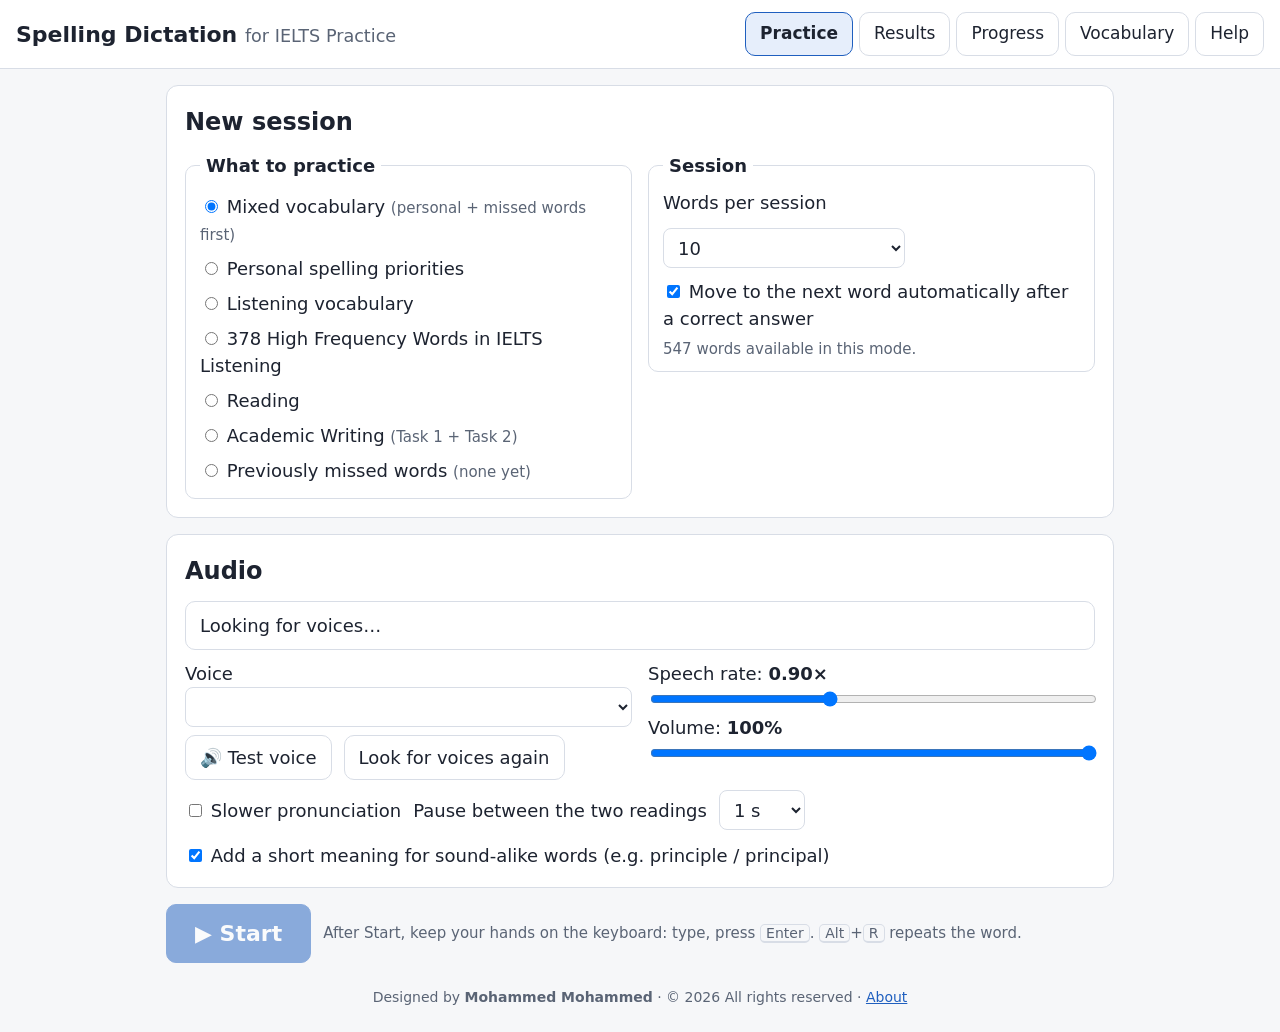
==== play-store/site/index.html @ b237fa3e "Prepare the app for Google Play - App renamed "Spelling Dictation for IELTS Practice", with designer" ====
<!doctype html>
<html lang="en-US">
<head>
<meta charset="utf-8">
<meta name="viewport" content="width=device-width, initial-scale=1">
<title>Spelling Dictation for IELTS Practice</title>
<meta name="description" content="Hear a word, type it, and learn its spelling, meaning and word family. Offline spelling dictation for IELTS practice.">
<meta name="author" content="Mohammed Mohammed">
<meta name="theme-color" content="#1f5fbf">
<link rel="manifest" href="manifest.webmanifest">
<link rel="icon" href="icons/icon-192.png" type="image/png">
<link rel="apple-touch-icon" href="icons/icon-192.png">
<style>
:root {
  --bg: #f6f7f9; --panel: #ffffff; --text: #1d2330; --muted: #5a6475; --line: #d8dde6;
  --accent: #1f5fbf; --accent-text: #ffffff; --accent-soft: #e6eefb;
  --ok: #17703a; --ok-soft: #e3f4e8; --bad: #b3261e; --bad-soft: #fde8e6;
  --warn: #8a5300; --warn-soft: #fff3dc; --mark-bad: #ffd2cc; --mark-ok: #c8efd4;
  --radius: 12px; --focus: 0 0 0 3px #f5b400;
}
@media (prefers-color-scheme: dark) {
  :root:not([data-theme="light"]) {
    --bg: #14171d; --panel: #1d2129; --text: #e9edf3; --muted: #a3acbb; --line: #343a46;
    --accent: #6ea0ff; --accent-text: #0c1424; --accent-soft: #233150;
    --ok: #6fd896; --ok-soft: #173424; --bad: #ff8a80; --bad-soft: #3d1d1b;
    --warn: #ffc56b; --warn-soft: #3a2c12; --mark-bad: #6b2621; --mark-ok: #1f5634;
  }
}
* { box-sizing: border-box; }
body { margin: 0; background: var(--bg); color: var(--text); font: 18px/1.5 "Segoe UI", system-ui, -apple-system, Arial, sans-serif; }
header { background: var(--panel); border-bottom: 1px solid var(--line); padding: 12px 16px; display: flex; flex-wrap: wrap; align-items: center; gap: 12px; justify-content: space-between; }
header h1 { margin: 0; font-size: 22px; }
nav[role=tablist] { display: flex; flex-wrap: wrap; gap: 6px; }
nav button { font-size: 17px; }
main { max-width: 980px; margin: 0 auto; padding: 16px; }
section.panel { background: var(--panel); border: 1px solid var(--line); border-radius: var(--radius); padding: 18px; margin-bottom: 16px; }
h2 { margin: 0 0 12px; font-size: 24px; }
h3 { margin: 18px 0 8px; font-size: 20px; }
button, select, input, textarea { font: inherit; color: inherit; }
button { cursor: pointer; border: 1px solid var(--line); background: var(--panel); border-radius: 10px; padding: 8px 14px; min-height: 44px; }
button:hover { border-color: var(--accent); }
button.primary { background: var(--accent); color: var(--accent-text); border-color: var(--accent); font-weight: 600; }
button.big { font-size: 22px; padding: 12px 28px; }
button[aria-selected="true"] { background: var(--accent-soft); border-color: var(--accent); font-weight: 600; }
button:disabled { opacity: .5; cursor: not-allowed; }
:focus-visible { outline: none; box-shadow: var(--focus); }
select, input[type=text], input[type=number], textarea { background: var(--panel); border: 1px solid var(--line); border-radius: 8px; padding: 6px 10px; min-height: 40px; }
label { cursor: pointer; }
.row { display: flex; flex-wrap: wrap; gap: 12px; align-items: center; }
.grid2 { display: grid; grid-template-columns: repeat(auto-fit, minmax(260px, 1fr)); gap: 16px; }
.muted { color: var(--muted); }
.small { font-size: 15px; }
.hidden { display: none !important; }
fieldset { border: 1px solid var(--line); border-radius: 10px; padding: 10px 14px; margin: 0; }
legend { font-weight: 600; padding: 0 6px; }
.modes label { display: block; padding: 4px 0; }
.status { border-radius: 10px; padding: 10px 14px; margin: 10px 0; border: 1px solid var(--line); }
.status.ok { background: var(--ok-soft); border-color: var(--ok); }
.status.warn { background: var(--warn-soft); border-color: var(--warn); }
.status.bad { background: var(--bad-soft); border-color: var(--bad); }
.qhead { display: flex; flex-wrap: wrap; justify-content: space-between; gap: 8px; align-items: baseline; }
.qnum { font-size: 26px; font-weight: 700; }
.qcat { font-size: 18px; background: var(--accent-soft); border-radius: 999px; padding: 2px 12px; }
.speaking { min-height: 28px; color: var(--muted); }
.answerRow { display: flex; gap: 10px; align-items: stretch; margin: 12px 0 6px; }
.answerRow button { flex: none; }
#answer { flex: 1; min-width: 0; width: 100%; font-size: 34px; padding: 12px 16px; border: 2px solid var(--accent); border-radius: 12px; font-family: Consolas, "Cascadia Mono", "Segoe UI", monospace; }
#answer:disabled { opacity: .6; }
.prompt { font-size: 19px; font-weight: 600; min-height: 30px; }
.feedback { margin-top: 14px; border-radius: 12px; padding: 14px 16px; border: 2px solid transparent; }
.feedback.ok { background: var(--ok-soft); border-color: var(--ok); }
.feedback.bad { background: var(--bad-soft); border-color: var(--bad); }
.feedback .verdict { font-size: 24px; font-weight: 700; }
.feedback .verdict.ok { color: var(--ok); }
.feedback .verdict.bad { color: var(--bad); }
.wordinfo { margin-top: 12px; background: var(--panel); border: 1px solid var(--line); border-radius: 10px; padding: 10px 14px; color: var(--text); }
.wi-head { display: flex; flex-wrap: wrap; align-items: baseline; gap: 10px; margin-bottom: 4px; }
.wi-word { font-size: 26px; font-weight: 700; }
.wi-pos { font-style: italic; color: var(--muted); border: 1px solid var(--line); border-radius: 999px; padding: 0 10px; font-size: 16px; }
.wordinfo dl { display: grid; grid-template-columns: max-content 1fr; gap: 4px 14px; margin: 6px 0 0; font-size: 17px; }
.wordinfo dt { font-weight: 600; color: var(--muted); }
.wordinfo dd { margin: 0; }
@media (max-width: 600px) { .wordinfo dl { grid-template-columns: 1fr; } .wordinfo dd { margin-bottom: 6px; } }
.subrow { margin-top: 10px; padding-top: 10px; border-top: 1px dashed var(--line); display: flex; gap: 10px; align-items: center; flex-wrap: wrap; }
.subrow select { flex: 1; min-width: 0; }
.catgrid { display: grid; grid-template-columns: repeat(auto-fill, minmax(220px, 1fr)); gap: 10px; }
.catcard { text-align: left; padding: 12px 14px; min-height: 76px; }
.catcard b { display: block; font-size: 18px; }
.catcard span { color: var(--muted); font-size: 15px; }
.catcard[aria-pressed="true"] { background: var(--accent-soft); border-color: var(--accent); }
.chips { display: flex; flex-wrap: wrap; gap: 6px; margin: 8px 0; }
.chips button { min-height: 36px; padding: 4px 12px; border-radius: 999px; font-size: 16px; }
.chips button[aria-pressed="true"] { background: var(--accent); color: var(--accent-text); border-color: var(--accent); }
.addbox { border: 2px solid var(--accent); border-radius: 12px; padding: 14px; margin: 10px 0; background: var(--accent-soft); }
.addbox details { margin-top: 8px; }
.iconbtn { min-height: 36px; padding: 4px 10px; font-size: 15px; }
.delbtn:hover { border-color: var(--bad); color: var(--bad); }
.h1sub { font-weight: 400; color: var(--muted); font-size: 0.8em; }
footer.credit { text-align: center; color: var(--muted); font-size: 14px; padding: 8px 16px 24px; }
footer.credit a { color: var(--accent); }
.touchhint { display: none; }
@media (pointer: coarse) { .controls .keys, .keyhint { display: none; } .touchhint { display: inline; } }
@media (max-width: 600px) { .iconbtn .lbl { display: none; } .iconbtn { padding: 4px 10px; } }
.extra { margin-top: 8px; font-size: 17px; }
.diff { display: grid; grid-template-columns: max-content 1fr; gap: 4px 12px; margin: 10px 0; align-items: center; }
.diff .lbl { font-size: 16px; color: var(--muted); }
.cells { display: flex; flex-wrap: wrap; font-family: Consolas, "Cascadia Mono", monospace; font-size: 28px; }
.cells span { display: inline-block; min-width: 1.1em; text-align: center; border-radius: 4px; }
.cells .wrong { background: var(--mark-bad); text-decoration: underline wavy; font-weight: 700; }
.cells .fix { background: var(--mark-ok); text-decoration: underline; text-decoration-thickness: 3px; font-weight: 700; }
.cells .gap { color: var(--muted); }
.cells .sp { color: var(--muted); }
.cells.marks { font-size: 18px; color: var(--muted); }
.controls { display: flex; flex-wrap: wrap; gap: 8px; margin-top: 12px; }
kbd { font-family: inherit; font-size: 14px; border: 1px solid var(--line); border-bottom-width: 2px; border-radius: 5px; padding: 0 5px; background: var(--bg); }
.overlay { text-align: center; padding: 30px 10px; }
.score { font-size: 40px; font-weight: 800; }
table { border-collapse: collapse; width: 100%; font-size: 17px; }
th, td { border-bottom: 1px solid var(--line); padding: 6px 8px; text-align: left; vertical-align: top; }
th { background: var(--bg); }
.tablewrap { overflow-x: auto; }
.res-ok { color: var(--ok); font-weight: 600; }
.res-bad { color: var(--bad); font-weight: 600; }
.cards { display: grid; grid-template-columns: repeat(auto-fit, minmax(170px, 1fr)); gap: 12px; }
.card { border: 1px solid var(--line); border-radius: 10px; padding: 10px 14px; }
.card b { display: block; font-size: 28px; }
details summary { cursor: pointer; font-weight: 600; padding: 6px 0; }
.banner { background: var(--warn-soft); border: 1px solid var(--warn); border-radius: 10px; padding: 10px 14px; margin-bottom: 12px; }
.editform input, .editform select { width: 100%; }
@media (max-width: 600px) {
  body { font-size: 17px; }
  main { padding: 10px; }
  #answer { font-size: 28px; }
  .answerRow { flex-direction: column; }
  .answerRow button.big { font-size: 19px; padding: 10px 14px; }
  .cells { font-size: 22px; }
}
</style>
</head>
<body>
<header>
  <h1>Spelling Dictation <span class="h1sub">for IELTS Practice</span></h1>
  <nav role="tablist" aria-label="Screens">
    <button role="tab" id="tab-practice" aria-controls="screen-practice" aria-selected="true">Practice</button>
    <button role="tab" id="tab-results" aria-controls="screen-results" aria-selected="false">Results</button>
    <button role="tab" id="tab-progress" aria-controls="screen-progress" aria-selected="false">Progress</button>
    <button role="tab" id="tab-vocab" aria-controls="screen-vocab" aria-selected="false">Vocabulary</button>
    <button role="tab" id="tab-help" aria-controls="screen-help" aria-selected="false">Help</button>
  </nav>
</header>
<main>
<div id="storageWarning" class="banner hidden" role="alert"></div>

<!-- ============ PRACTICE ============ -->
<div id="screen-practice" role="tabpanel" aria-labelledby="tab-practice">

  <div id="setup">
    <div id="resumeBanner" class="banner hidden">
      <span id="resumeText"></span>
      <div class="row" style="margin-top:8px">
        <button class="primary" id="btnResumeSaved">Resume session</button>
        <button id="btnDiscardSaved">Discard it</button>
      </div>
    </div>

    <section class="panel">
      <h2>New session</h2>
      <div class="grid2">
        <fieldset class="modes">
          <legend>What to practice</legend>
          <label><input type="radio" name="mode" value="mixed" checked> Mixed vocabulary <span class="muted small">(personal + missed words first)</span></label>
          <label><input type="radio" name="mode" value="personal"> Personal spelling priorities</label>
          <label><input type="radio" name="mode" value="listening"> Listening vocabulary</label>
          <label><input type="radio" name="mode" value="hf"> 378 High Frequency Words in IELTS Listening</label>
          <label><input type="radio" name="mode" value="reading"> Reading</label>
          <label><input type="radio" name="mode" value="writing"> Academic Writing <span class="muted small">(Task 1 + Task 2)</span></label>
          <label><input type="radio" name="mode" value="missed"> Previously missed words <span class="muted small" id="missedCount"></span></label>
          <label class="hidden" id="customModeLabel"><input type="radio" name="mode" value="custom"> My added words</label>
          <div id="subRow" class="subrow hidden">
            <label for="sub">Part</label>
            <select id="sub"></select>
          </div>
        </fieldset>
        <div>
          <fieldset>
            <legend>Session</legend>
            <div class="row">
              <label for="length">Words per session</label>
              <select id="length">
                <option value="5">5</option><option value="10" selected>10</option><option value="15">15</option>
                <option value="20">20</option><option value="30">30</option><option value="all">All words in this mode</option>
                <option value="custom">Other number…</option>
              </select>
              <input type="number" id="lengthCustom" min="1" max="500" value="12" class="hidden" aria-label="Number of words" style="width:6em">
            </div>
            <p style="margin:10px 0 0"><label><input type="checkbox" id="autoAdvance" checked> Move to the next word automatically after a correct answer</label></p>
            <p class="muted small" id="poolInfo" style="margin:6px 0 0"></p>
          </fieldset>
        </div>
      </div>
    </section>

    <section class="panel" aria-labelledby="audioHeading">
      <h2 id="audioHeading">Audio</h2>
      <div id="voiceStatus" class="status" role="status">Checking for voices…</div>
      <div class="grid2">
        <div>
          <label for="voice">Voice</label><br>
          <select id="voice" style="width:100%"></select>
          <div class="row" style="margin-top:8px">
            <button id="btnTestVoice">🔊 Test voice</button>
            <button id="btnRetryVoices">Look for voices again</button>
          </div>
        </div>
        <div>
          <label for="rate">Speech rate: <b id="rateVal"></b></label><br>
          <input type="range" id="rate" min="0.5" max="1.5" step="0.05" style="width:100%">
          <label for="volume">Volume: <b id="volumeVal"></b></label><br>
          <input type="range" id="volume" min="0" max="1" step="0.05" style="width:100%">
        </div>
      </div>
      <div class="row" style="margin-top:10px">
        <label><input type="checkbox" id="slow"> Slower pronunciation</label>
        <label for="gap">Pause between the two readings</label>
        <select id="gap"><option value="600">0.6 s</option><option value="1000" selected>1 s</option><option value="1500">1.5 s</option><option value="2500">2.5 s</option></select>
        <label><input type="checkbox" id="speakContext" checked> Add a short meaning for sound-alike words (e.g. principle / principal)</label>
      </div>
    </section>

    <div class="row">
      <button class="primary big" id="btnStart" disabled>▶ Start</button>
      <span class="muted small touchhint">After Start, type each word you hear and tap Submit. Use “Say a sentence” if a word isn’t clear.</span><span class="muted small keyhint">After Start, keep your hands on the keyboard: type, press <kbd>Enter</kbd>. <kbd>Alt</kbd>+<kbd>R</kbd> repeats the word.</span>
    </div>
  </div>

  <section class="panel hidden" id="dictation" aria-labelledby="qnum">
    <div class="qhead">
      <div><span class="qnum" id="qnum">Question 1 of 10</span> <span class="muted" id="roundLabel"></span></div>
      <span class="qcat" id="qcat"></span>
    </div>
    <div class="speaking" id="speaking" aria-live="off"></div>
    <div id="audioError" class="status bad hidden" role="alert"></div>

    <div id="askArea">
      <label for="answer" class="prompt" id="prompt">Listen, type the word, then press Enter or click Submit.</label>
      <div class="answerRow">
        <input type="text" id="answer" autocomplete="off" autocorrect="off" autocapitalize="off" spellcheck="false"
               name="ielts-dictation-answer-field" enterkeyhint="go" aria-describedby="prompt" data-gramm="false" data-lt-active="false">
        <button class="primary big" id="btnSubmit">Submit ⏎</button>
      </div>
      <div class="controls">
        <button id="btnRepeat" title="Alt+R">🔁 Repeat word <span class="keys"><kbd>Alt</kbd>+<kbd>R</kbd></span></button>
        <button id="btnSlow" title="Alt+S">🐢 Repeat slowly <span class="keys"><kbd>Alt</kbd>+<kbd>S</kbd></span></button>
        <button id="btnSentence" title="Alt+X">💬 Say a sentence <span class="keys"><kbd>Alt</kbd>+<kbd>X</kbd></span></button>
        <button id="btnPause" title="Alt+P or Esc">⏸ Pause <span class="keys"><kbd>Esc</kbd></span></button>
        <button id="btnEnd">⏹ End session</button>
      </div>
      <div id="feedback" class="feedback hidden" aria-live="polite"></div>
    </div>

    <div id="pausedArea" class="overlay hidden">
      <p class="score">⏸ Paused</p>
      <p>Your place is kept. Press <kbd>Enter</kbd> or <kbd>Esc</kbd> to continue.</p>
      <div class="row" style="justify-content:center">
        <button class="primary big" id="btnResume">▶ Resume</button>
        <button id="btnEnd2">⏹ End session</button>
      </div>
    </div>

    <div id="roundEndArea" class="overlay hidden" aria-live="polite"></div>
  </section>
</div>

<!-- ============ RESULTS ============ -->
<div id="screen-results" role="tabpanel" aria-labelledby="tab-results" class="hidden">
  <section class="panel"><div id="resultsBody"><p class="muted">Finish a session to see results here.</p></div></section>
</div>

<!-- ============ PROGRESS ============ -->
<div id="screen-progress" role="tabpanel" aria-labelledby="tab-progress" class="hidden">
  <section class="panel">
    <h2>Progress</h2>
    <div class="cards" id="statCards"></div>
    <h3>Session history</h3>
    <div class="tablewrap" id="historyTable"></div>
    <details id="missedDetails">
      <summary>Show previously missed words (reveals spellings)</summary>
      <p class="muted small">A word leaves this list after you spell it correctly on the first try in two later sessions.</p>
      <div class="tablewrap" id="missedTable"></div>
    </details>
  </section>
  <section class="panel">
    <h2>Back up or move your progress</h2>
    <p>Your history, missed words, settings and any vocabulary changes are saved in this browser on this computer (see Help). Export them to a file to back up or move to another browser or PC.</p>
    <div class="row">
      <button id="btnExport">⬇ Export progress (.json)</button>
      <button id="btnImportMerge">⬆ Import and merge</button>
      <button id="btnImportReplace">⬆ Import and replace</button>
      <button id="btnReset">Reset all progress…</button>
      <input type="file" id="importFile" accept=".json,application/json" class="hidden">
    </div>
    <div id="progressMsg" class="status hidden" role="status"></div>
  </section>
</div>

<!-- ============ VOCABULARY ============ -->
<div id="screen-vocab" role="tabpanel" aria-labelledby="tab-vocab" class="hidden">
  <section class="panel">
    <h2>Vocabulary</h2>
    <p id="vocabSummary"></p>
    <p class="muted small">Choose a category to see, add or delete its words. (Opening a category shows the spellings, so you may want to practice first.)</p>
    <div class="catgrid" id="vocabCats"></div>
  </section>

  <section class="panel hidden" id="vocabPanel" aria-labelledby="vocabTitle">
    <div class="qhead">
      <h2 id="vocabTitle"></h2>
      <button class="primary" id="btnAddOpen">＋ Add a word</button>
    </div>
    <div class="chips" id="vocabSubs" role="group" aria-label="Subcategories"></div>

    <div id="addBox" class="addbox hidden">
      <h3 id="addTitle" style="margin-top:0">Add a word</h3>
      <div class="grid2 editform">
        <label>Word or phrase (US spelling)<input type="text" id="addWord" spellcheck="false" autocomplete="off"></label>
        <label><span id="addSubText">Subcategory (optional)</span><span id="addSubWrap"></span></label>
      </div>
      <details id="addMore">
        <summary>More details (optional): meaning, example sentence…</summary>
        <div class="grid2 editform">
          <label>Part of speech<input type="text" id="addPos" placeholder="noun, verb, adjective…"></label>
          <label>Meaning<input type="text" id="addMeaning"></label>
          <label>Example sentence (must contain the word; spoken by “Say a sentence”)<input type="text" id="addSentence"></label>
          <label>Word family<input type="text" id="addFamily" placeholder="e.g. decide (verb), decision (noun)"></label>
          <label>Memory hint<input type="text" id="addHint" placeholder="e.g. two c, two m"></label>
        </div>
      </details>
      <div class="row" style="margin-top:10px">
        <button class="primary" id="btnAdd">Add word</button>
        <button id="btnAddClose">Close</button>
      </div>
      <div id="addMsg" class="status hidden" role="status"></div>
    </div>

    <div class="row" style="margin:12px 0">
      <label for="vocabSearch">Search</label>
      <input type="search" id="vocabSearch" spellcheck="false" autocomplete="off" placeholder="Type to filter…">
      <span class="muted small" id="vocabCount"></span>
    </div>
    <div id="undoBar" class="status hidden" role="status"></div>
    <div class="tablewrap" id="vocabTable"></div>
  </section>

  <section class="panel">
    <details>
      <summary>Import, export or restore words</summary>
      <p class="small">Import a CSV file with columns <code>word,category,group,hint,example,context,pos,meaning,sentence,family</code> (only <code>word</code> is required; the header row is optional), or a .txt file with one word or phrase per line. <code>group</code> is the subcategory. Duplicates are skipped.</p>
      <div class="row">
        <label for="importCat">Category for rows without one</label>
        <select id="importCat"></select>
        <button id="btnImportVocab">Choose file…</button>
        <input type="file" id="vocabFile" accept=".csv,.txt,text/csv,text/plain" class="hidden">
        <button id="btnExportVocab">⬇ Export all words (.csv)</button>
        <button id="btnRestoreVocab">Restore built-in list…</button>
      </div>
    </details>
    <div id="vocabMsg" class="status hidden" role="status"></div>
  </section>
</div>

<!-- ============ HELP ============ -->
<div id="screen-help" role="tabpanel" aria-labelledby="tab-help" class="hidden">
  <section class="panel" id="about" aria-labelledby="aboutTitle">
    <h2 id="aboutTitle">About</h2>
    <p><b>Spelling Dictation for IELTS Practice</b><br>
      Designed by <b>Mohammed Mohammed</b><br>
      © 2026 Mohammed Mohammed. All rights reserved.</p>
    <p>Listen to a word, type it, and learn its spelling, meaning, part of speech and word family. Everything stays on your device: no account, no ads, no tracking.</p>
    <p class="muted small">Not affiliated with, approved or endorsed by IELTS, the British Council, IDP: IELTS Australia or Cambridge University Press &amp; Assessment. IELTS is a registered trademark of its owners.</p>
  </section>
  <section class="panel">
    <h2>How it works</h2>
    <ol>
      <li>Choose what to practice. Listening, the 378 high-frequency words, Reading and Academic Writing have parts: pick one from the <b>Part</b> menu, or practice all of them. Then click <b>Start</b>. Each word is read twice. It is never shown or spelled out before you answer.</li>
      <li>Type the word and press <kbd>Enter</kbd> or click <b>Submit</b>. Capital letters and extra spaces don't matter, and hyphens are optional (you can't hear them). Letters and endings do matter.</li>
      <li>After every answer you see the word's meaning, part of speech (noun, verb…), word family and an example sentence.</li>
      <li>If you're right, the next word starts after a few seconds (you can turn this off). Press <kbd>Enter</kbd> to go on sooner.</li>
      <li>If you're wrong, you'll see your answer and the correct spelling with the differences marked. Type the correct spelling and press <kbd>Enter</kbd> to continue. It still counts as incorrect.</li>
      <li>At the end you see your score and can retest the words you missed. Retests are scored separately.</li>
    </ol>
    <h3>Adding and removing words</h3>
    <p>Open the <b>Vocabulary</b> tab and click a category. Use the subcategory buttons to narrow the list. <b>＋ Add a word</b> adds to the open category (only the word is required). <b>🗑 Delete</b> removes a word, with <b>Undo</b>. <b>＋ My own words</b> lets you build your own list.</p>
    <h3>Keyboard shortcuts</h3>
    <table>
      <tr><th>Key</th><th>Action</th></tr>
      <tr><td><kbd>Enter</kbd> or the <b>Submit</b> button</td><td>Submit answer · submit correction · go to next word · start retest</td></tr>
      <tr><td><kbd>Alt</kbd>+<kbd>R</kbd></td><td>Repeat the word (stops any speech already playing first)</td></tr>
      <tr><td><kbd>Alt</kbd>+<kbd>S</kbd></td><td>Repeat the word slowly</td></tr>
      <tr><td><kbd>Alt</kbd>+<kbd>X</kbd></td><td>Say an example sentence that uses the word (helps with unclear or sound-alike words; the sentence is not shown until you answer)</td></tr>
      <tr><td><kbd>Esc</kbd> or <kbd>Alt</kbd>+<kbd>P</kbd></td><td>Pause / resume</td></tr>
      <tr><td><kbd>Tab</kbd></td><td>Move between buttons and settings</td></tr>
    </table>
    <h3>Where your data is saved</h3>
    <p>Everything is stored on this device, in the app's own storage. Nothing is sent to any server and no account is needed.</p>
    <ul>
      <li><b>Windows file version, moving the app folder:</b> in Edge and Chrome, saved progress normally stays available, because the browser stores data for all local files together. Export a backup before moving anyway, just to be safe.</li>
      <li><b>New phone, PC or browser:</b> it starts empty. Use <b>Progress → Export</b> to save a backup file, then <b>Import</b> it on the new device.</li>
      <li><b>Uninstalling the app</b> (or clearing its data) deletes your progress. Export a backup first.</li>
      <li><b>Clearing browsing data</b> ("Cookies and other site data") or using InPrivate/Incognito windows deletes or doesn't keep progress.</li>
    </ul>
    <h3>About the voices</h3>
    <p id="voiceHelp">Voices marked <b>local</b> are installed on your device (Windows, or Google text-to-speech on Android) and work offline. Voices marked <b>online</b> (for example the "Natural" voices in Edge) send the word being spoken to Microsoft's or Google's speech service and need internet. No other data is sent. Your vocabulary lists and results are never sent.</p>
    <p>No US English voice? Open Windows <b>Settings → Time &amp; language → Speech → Manage voices → Add voices</b>, add <b>English (United States)</b>, then close and reopen the browser.</p>
  </section>
</div>
</main>
<footer class="credit">Designed by <b>Mohammed Mohammed</b> · © 2026 All rights reserved · <a href="#" id="aboutLink">About</a></footer>

<script>
/* Built-in vocabulary, extracted from "IELTS Essential Spelling and Vocabulary" by dev/extract_vocab.py */
const BUILTIN_VOCAB = /*@@VOCAB@@*/[{"id":"b-expenditure","word":"expenditure","cat":"personal","hint":"expend + iture","pos":"noun","meaning":"the amount of money spent on something","sentence":"Government expenditure on health rose sharply last year.","family":"expend (verb), expense (noun), expensive (adjective), expenditures (plural)"},{"id":"b-demonstrate","word":"demonstrate","cat":"personal","hint":"No i after demon","pos":"verb","meaning":"to show clearly or prove something","sentence":"The results demonstrate that the new method works.","family":"demonstration (noun), demonstrator (noun), demonstrative (adjective), demonstrated (past)"},{"id":"b-comparison","word":"comparison","cat":"personal","hint":"Ends in ison","pos":"noun","meaning":"the act of looking at how things are similar or different","sentence":"The chart makes a comparison between three countries.","family":"compare (verb), comparative (adjective), comparable (adjective), comparatively (adverb)"},{"id":"b-steadily","word":"steadily","cat":"personal","hint":"steady becomes steadily","pos":"adverb","meaning":"gradually and at an even rate","sentence":"The number of visitors increased steadily over the decade.","family":"steady (adjective), steadiness (noun), unsteady (adjective)"},{"id":"b-similarly","word":"similarly","cat":"personal","hint":"One l","pos":"adverb","meaning":"in a similar way","sentence":"Prices rose in Spain, and similarly in Italy.","family":"similar (adjective), similarity (noun), dissimilar (adjective)"},{"id":"b-children","word":"children","cat":"personal","hint":"child + ren","pos":"noun (plural)","meaning":"young people who are not yet adults","sentence":"The park is full of children on Saturday mornings.","family":"child (singular noun), childhood (noun), childish (adjective), childcare (noun)"},{"id":"b-sometimes","word":"sometimes","cat":"personal","hint":"some + times","pos":"adverb","meaning":"on some occasions but not always","sentence":"I sometimes study in the library after work.","family":"some (determiner), sometime (adverb), time (noun)"},{"id":"b-necessarily","word":"necessarily","cat":"personal","hint":"One c, two s; ends in ily","pos":"adverb","meaning":"in every case; as a certain result","sentence":"Expensive products are not necessarily better.","family":"necessary (adjective), necessity (noun), necessitate (verb), unnecessarily (adverb)"},{"id":"b-absorbed","word":"absorbed","cat":"personal","hint":"Starts with ab","pos":"verb (past) / adjective","meaning":"taken in, as a liquid or heat; also fully interested in something","sentence":"The plants absorbed most of the carbon dioxide.","family":"absorb (verb), absorption (noun), absorbent (adjective), absorbing (adjective)"},{"id":"b-emitted","word":"emitted","cat":"personal","hint":"One m, two t","pos":"verb (past)","meaning":"sent out gas, heat, light or sound","sentence":"Factories emitted large amounts of carbon dioxide.","family":"emit (verb), emission (noun), emitter (noun)"},{"id":"b-repetitive","word":"repetitive","cat":"personal","hint":"repet + itive","pos":"adjective","meaning":"done or said many times in the same way","sentence":"Factory work can be repetitive and tiring.","family":"repeat (verb), repetition (noun), repeatedly (adverb), repetitively (adverb)"},{"id":"b-colorful","word":"colorful","cat":"personal","hint":"color + ful","pos":"adjective","meaning":"having many bright colors; interesting and lively","sentence":"The market was full of colorful fruit and flowers.","family":"color (noun, verb), colorless (adjective), colorfully (adverb); UK: colourful"},{"id":"b-principle","word":"principle","cat":"personal","hint":"Ends in ple","context":"principle, as in, a basic rule or belief","pos":"noun","meaning":"a basic rule, belief or idea","sentence":"Fairness is an important principle in education.","family":"principled (adjective), principles (plural); do not confuse with principal (head of a school)"},{"id":"b-highly","word":"highly","cat":"personal","hint":"high + ly; no extra e","pos":"adverb","meaning":"very; to a high degree","sentence":"She is a highly skilled engineer.","family":"high (adjective), height (noun), heighten (verb)"},{"id":"b-writing","word":"writing","cat":"personal","hint":"One t","pos":"noun / verb (-ing)","meaning":"the activity of putting words on paper or screen","sentence":"Academic writing needs a clear structure.","family":"write (verb), writer (noun), written (past participle), wrote (past)"},{"id":"b-accommodation","word":"accommodation","cat":"listening","group":"Bookings","hint":"Two c and two m","pos":"noun","meaning":"a place to live or stay","sentence":"The university helps students find accommodation.","family":"accommodate (verb), accommodating (adjective), accommodations (US plural)"},{"id":"b-address","word":"address","cat":"listening","group":"Bookings","hint":"Two d and two s","pos":"noun / verb","meaning":"the details of where someone lives; also to deal with a problem","sentence":"Please write your address on the form.","family":"addressed (past), addressee (noun), addresses (plural)"},{"id":"b-apartment","word":"apartment","cat":"listening","group":"Bookings","hint":"One p","pos":"noun","meaning":"a set of rooms for living in, usually on one floor of a building","sentence":"They rented a two-bedroom apartment near the station.","family":"apartments (plural); UK: flat"},{"id":"b-available","word":"available","cat":"listening","group":"Bookings","hint":"avail + able","pos":"adjective","meaning":"able to be used or obtained; free to do something","sentence":"Tickets are still available for the evening show.","family":"availability (noun), unavailable (adjective), avail (verb)"},{"id":"b-restaurant","word":"restaurant","cat":"listening","group":"Travel","hint":"Remember aurant","pos":"noun","meaning":"a place where you buy and eat meals","sentence":"We booked a table at an Italian restaurant.","family":"restaurateur (noun), restaurants (plural)"},{"id":"b-receipt","word":"receipt","cat":"listening","group":"Payments","hint":"ei; silent p","pos":"noun","meaning":"a piece of paper that shows you have paid","sentence":"Keep the receipt in case you need to return the shoes.","family":"receive (verb), reception (noun), recipient (noun)"},{"id":"b-luggage","word":"luggage","cat":"listening","group":"Travel","hint":"Two g","pos":"noun (uncountable)","meaning":"the bags and cases you take when traveling","sentence":"Each passenger may bring one piece of luggage.","family":"baggage (noun, similar meaning), luggage rack (noun)"},{"id":"b-passenger","word":"passenger","cat":"listening","group":"Travel","hint":"Two s","pos":"noun","meaning":"a person traveling in a vehicle who is not driving it","sentence":"Every passenger must wear a seat belt.","family":"passengers (plural), pass (verb), passage (noun)"},{"id":"b-bicycle","word":"bicycle","cat":"listening","group":"Travel","hint":"Starts with bi","pos":"noun","meaning":"a vehicle with two wheels that you ride by pushing pedals","sentence":"He rides his bicycle to work every day.","family":"bike (informal noun), cycle (verb), cyclist (noun), cycling (noun)"},{"id":"b-wednesday","word":"Wednesday","cat":"listening","group":"Dates","hint":"Wed + nes + day","pos":"noun","meaning":"the day of the week after Tuesday","sentence":"The meeting has been moved to Wednesday afternoon.","family":"Wednesdays (plural), Wed. (abbreviation)"},{"id":"b-thursday","word":"Thursday","cat":"listening","group":"Dates","hint":"Thurs, not Thrus","pos":"noun","meaning":"the day of the week after Wednesday","sentence":"The library closes early on Thursday.","family":"Thursdays (plural), Thurs. (abbreviation)"},{"id":"b-tuesday","word":"Tuesday","cat":"listening","group":"Dates","hint":"ue, not eu","pos":"noun","meaning":"the day of the week after Monday","sentence":"The course starts on Tuesday morning.","family":"Tuesdays (plural), Tues. (abbreviation)"},{"id":"b-february","word":"February","cat":"listening","group":"Dates","hint":"Keep the first r","pos":"noun","meaning":"the second month of the year","sentence":"The exam will take place in February.","family":"Feb. (abbreviation)"},{"id":"b-january","word":"January","cat":"listening","group":"Dates","hint":"No extra r","pos":"noun","meaning":"the first month of the year","sentence":"Prices usually fall in January.","family":"Jan. (abbreviation)"},{"id":"b-autumn","word":"autumn","cat":"listening","group":"Seasons","hint":"Silent final n","pos":"noun","meaning":"the season between summer and winter","sentence":"The leaves turn red and yellow in autumn.","family":"autumnal (adjective); US also: fall"},{"id":"b-forty","word":"forty","cat":"listening","group":"Numbers","hint":"No u","pos":"number","meaning":"the number 40","sentence":"The tour takes about forty minutes.","family":"fortieth (ordinal), four (number), fourteen (number)"},{"id":"b-eighteen","word":"eighteen","cat":"listening","group":"Numbers","hint":"One t","pos":"number","meaning":"the number 18","sentence":"Applicants must be at least eighteen years old.","family":"eighteenth (ordinal), eight (number), eighty (number)"},{"id":"b-ninety","word":"ninety","cat":"listening","group":"Numbers","hint":"Keep the e in nine","pos":"number","meaning":"the number 90","sentence":"The room can hold ninety people.","family":"ninetieth (ordinal), nine (number), nineteen (number)"},{"id":"b-library","word":"library","cat":"listening","group":"Education","hint":"Keep both r letters","pos":"noun","meaning":"a building or room where books can be read or borrowed","sentence":"You can borrow up to six books from the library.","family":"librarian (noun), libraries (plural)"},{"id":"b-college","word":"college","cat":"listening","group":"Education","hint":"Two l; ends in ege","pos":"noun","meaning":"a place for higher education or training","sentence":"She is studying business at a local college.","family":"collegiate (adjective), colleges (plural)"},{"id":"b-professor","word":"professor","cat":"listening","group":"Education","hint":"One f, two s","pos":"noun","meaning":"a senior teacher at a university","sentence":"The professor explained the theory very clearly.","family":"profess (verb), professorship (noun), professorial (adjective)"},{"id":"b-questionnaire","word":"questionnaire","cat":"listening","group":"Education","hint":"Two n; ends in aire","pos":"noun","meaning":"a set of written questions used to collect information","sentence":"Please complete the questionnaire before you leave.","family":"question (noun, verb), questionable (adjective)"},{"id":"b-colleague","word":"colleague","cat":"listening","group":"Work","hint":"Ends in league","pos":"noun","meaning":"a person you work with","sentence":"I discussed the report with a colleague.","family":"colleagues (plural), collegial (adjective)"},{"id":"b-equipment","word":"equipment","cat":"listening","group":"Work","hint":"No t before m","pos":"noun (uncountable)","meaning":"the tools or machines needed for an activity","sentence":"The gym has modern equipment.","family":"equip (verb), equipped (adjective)"},{"id":"b-maintenance","word":"maintenance","cat":"listening","group":"Work","hint":"mainten, not maintain","pos":"noun","meaning":"the work of keeping something in good condition","sentence":"The building is closed for maintenance on Monday.","family":"maintain (verb), maintainable (adjective)"},{"id":"b-illustrates","word":"illustrates","cat":"task1","group":"Introduction","example":"The diagram illustrates the process.","pos":"verb (he/she/it)","meaning":"shows or explains something, often with a picture","sentence":"The diagram illustrates the process of making paper.","family":"illustrate (verb), illustration (noun), illustrator (noun), illustrative (adjective)"},{"id":"b-percentage","word":"percentage","cat":"task1","group":"Data","example":"The percentage rose to 40%.","pos":"noun","meaning":"an amount expressed as a part of 100","sentence":"The percentage of students who passed rose to forty.","family":"percent (noun), per cent (UK)"},{"id":"b-proportion","word":"proportion","cat":"task1","group":"Data","example":"The proportion of older residents was higher.","pos":"noun","meaning":"a part of a whole, compared with the total","sentence":"A large proportion of residents are over sixty.","family":"proportional (adjective), proportionate (adjective), proportionally (adverb)"},{"id":"b-increase","word":"increase","cat":"task1","group":"Change","example":"There was an increase in spending.","pos":"noun / verb","meaning":"a rise in amount or number; to become larger","sentence":"There was a sharp increase in sales in June.","family":"increased (past), increasing (adjective), increasingly (adverb)"},{"id":"b-decrease","word":"decrease","cat":"task1","group":"Change","example":"Water use decreased over the period.","pos":"noun / verb","meaning":"a fall in amount or number; to become smaller","sentence":"Water use began to decrease after 2010.","family":"decreased (past), decreasing (adjective)"},{"id":"b-fluctuate","word":"fluctuate","cat":"task1","group":"Change","example":"Sales fluctuated between 100 and 150 units.","pos":"verb","meaning":"to go up and down irregularly","sentence":"Oil prices tend to fluctuate from month to month.","family":"fluctuation (noun), fluctuating (adjective)"},{"id":"b-remain-stable","word":"remain stable","cat":"task1","group":"Change","example":"The figure remained stable at 20%.","pos":"verb phrase","meaning":"to stay at the same level without changing","sentence":"Unemployment figures remain stable at five percent.","family":"remained stable (past), stability (noun), stabilize (verb), stable (adjective)"},{"id":"b-peak","word":"peak","cat":"task1","group":"Change","example":"Sales peaked at 200 units in June.","context":"peak, as in, the highest point","pos":"noun / verb","meaning":"the highest point; to reach the highest point","sentence":"Sales reach a peak in December.","family":"peaked (past), peak season (noun); do not confuse with peek (to look quickly)"},{"id":"b-slightly","word":"slightly","cat":"task1","group":"Size of change","example":"Costs fell slightly.","pos":"adverb","meaning":"a little","sentence":"Costs fell slightly in the second year.","family":"slight (adjective)"},{"id":"b-significantly","word":"significantly","cat":"task1","group":"Size of change","example":"The population increased significantly.","pos":"adverb","meaning":"by a large or important amount","sentence":"The population increased significantly after 1990.","family":"significant (adjective), significance (noun), signify (verb), insignificant (adjective)"},{"id":"b-respectively","word":"respectively","cat":"task1","group":"Matching figures","example":"A and B recorded 20% and 30%, respectively.","pos":"adverb","meaning":"in the same order as the things already mentioned","sentence":"Men and women spent forty and sixty dollars, respectively.","family":"respective (adjective)"},{"id":"b-whereas","word":"whereas","cat":"task1","group":"Comparison","example":"Sales rose, whereas costs fell.","pos":"conjunction","meaning":"used to compare two different facts","sentence":"Sales rose in the north, whereas they fell in the south.","family":"while (conjunction, similar)"},{"id":"b-overall","word":"overall","cat":"task1","group":"Overview","example":"Overall, salaries were the largest expense.","pos":"adverb / adjective","meaning":"in general; considering everything","sentence":"Overall, spending on food was the largest expense.","family":"overall trend (noun phrase)"},{"id":"b-production","word":"production","cat":"task1","group":"Process","example":"The diagram shows cement production.","pos":"noun","meaning":"the process of making goods or materials","sentence":"The diagram shows the production of cement.","family":"produce (verb), product (noun), productive (adjective), productivity (noun)"},{"id":"b-transport","word":"transport","cat":"task1","group":"Process","example":"The materials are transported to a factory.","pos":"noun / verb","meaning":"moving people or goods; to move them","sentence":"Public transport is cheap and reliable in this city.","family":"transportation (noun), transported (past), transporter (noun)"},{"id":"b-convert","word":"convert","cat":"task1","group":"Process","example":"Solar energy is converted into electricity.","pos":"verb","meaning":"to change something into a different form","sentence":"Solar panels convert sunlight into electricity.","family":"conversion (noun), converter (noun), convertible (adjective)"},{"id":"b-initially","word":"initially","cat":"task1","group":"Sequence","example":"Initially, the raw materials are collected.","pos":"adverb","meaning":"at the beginning","sentence":"Initially, the raw materials are collected.","family":"initial (adjective), initiate (verb), initiative (noun)"},{"id":"b-finally","word":"finally","cat":"task1","group":"Sequence","example":"Finally, the products are packaged.","pos":"adverb","meaning":"at the end; as the last step","sentence":"Finally, the products are packed and delivered.","family":"final (adjective), finalize (verb), finality (noun)"},{"id":"b-replace","word":"replace","cat":"task1","group":"Maps","example":"The car park was replaced by a library.","pos":"verb","meaning":"to put something new in the place of something else","sentence":"The council plans to replace the old bridge.","family":"replacement (noun), replaceable (adjective), irreplaceable (adjective)"},{"id":"b-expand","word":"expand","cat":"task1","group":"Maps","example":"The school was expanded.","pos":"verb","meaning":"to become larger or make something larger","sentence":"The town will expand to the east.","family":"expansion (noun), expansive (adjective), expanded (past)"},{"id":"b-education","word":"education","cat":"task2","group":"Education","example":"improve access to education","pos":"noun","meaning":"the process of teaching and learning","sentence":"Everyone should have access to education.","family":"educate (verb), educational (adjective), educator (noun), educated (adjective)"},{"id":"b-knowledge","word":"knowledge","cat":"task2","group":"Education","example":"gain knowledge","pos":"noun (uncountable)","meaning":"information and understanding gained by learning","sentence":"Travel helps you gain knowledge of other cultures.","family":"know (verb), knowledgeable (adjective), acknowledge (verb)"},{"id":"b-qualifications","word":"qualifications","cat":"task2","group":"Education","example":"gain professional qualifications","pos":"noun (plural)","meaning":"exams passed or skills that make you suitable for a job","sentence":"She has the right qualifications for the position.","family":"qualify (verb), qualified (adjective), qualification (singular)"},{"id":"b-employment","word":"employment","cat":"task2","group":"Work","example":"create employment opportunities","pos":"noun","meaning":"having paid work; the act of employing people","sentence":"The new factory will create employment opportunities.","family":"employ (verb), employer (noun), employee (noun), unemployment (noun)"},{"id":"b-salary","word":"salary","cat":"task2","group":"Work","example":"earn a higher salary","pos":"noun","meaning":"fixed money paid for work, usually monthly","sentence":"Teachers deserve a higher salary.","family":"salaried (adjective), salaries (plural)"},{"id":"b-opportunity","word":"opportunity","cat":"task2","group":"Work","example":"have an opportunity to learn","hint":"has two p","pos":"noun","meaning":"a chance to do something","sentence":"Studying abroad is a great opportunity to learn.","family":"opportunities (plural), opportunistic (adjective)"},{"id":"b-technology","word":"technology","cat":"task2","group":"Technology","example":"use technology effectively","pos":"noun","meaning":"scientific knowledge used for practical purposes","sentence":"Technology has changed the way we work.","family":"technological (adjective), technologically (adverb), technical (adjective)"},{"id":"b-communication","word":"communication","cat":"task2","group":"Technology","example":"develop communication skills","pos":"noun","meaning":"the exchange of information or ideas","sentence":"Good communication skills are essential at work.","family":"communicate (verb), communicative (adjective), communicator (noun)"},{"id":"b-environment","word":"environment","cat":"task2","group":"Environment","example":"protect the environment","hint":"includes n before m","pos":"noun","meaning":"the natural world; the conditions around you","sentence":"We must protect the environment for future generations.","family":"environmental (adjective), environmentally (adverb), environmentalist (noun)"},{"id":"b-pollution","word":"pollution","cat":"task2","group":"Environment","example":"reduce air pollution","pos":"noun","meaning":"harmful substances in air, water or land","sentence":"Air pollution is a serious problem in large cities.","family":"pollute (verb), pollutant (noun), polluted (adjective)"},{"id":"b-government","word":"government","cat":"task2","group":"Society","example":"government investment in public services","hint":"keeps the n in govern","pos":"noun","meaning":"the group of people who rule a country","sentence":"The government plans to invest in public transport.","family":"govern (verb), governmental (adjective), governor (noun)"},{"id":"b-society","word":"society","cat":"task2","group":"Society","example":"benefit society","pos":"noun","meaning":"people living together in an organized community","sentence":"Volunteers make a valuable contribution to society.","family":"social (adjective), sociable (adjective), socially (adverb)"},{"id":"b-responsibility","word":"responsibility","cat":"task2","group":"Society","example":"take responsibility for your actions","pos":"noun","meaning":"a duty to deal with something; being to blame","sentence":"Parents have a responsibility to educate their children.","family":"responsible (adjective), responsibly (adverb), irresponsible (adjective)"},{"id":"b-necessary","word":"necessary","cat":"task2","group":"Arguments","example":"It is necessary to improve services.","hint":"has one c and two s","pos":"adjective","meaning":"needed; essential","sentence":"It is necessary to book tickets in advance.","family":"necessity (noun), necessarily (adverb), unnecessary (adjective)"},{"id":"b-beneficial","word":"beneficial","cat":"task2","group":"Arguments","example":"Exercise is beneficial to health.","hint":"ends in cial","pos":"adjective","meaning":"having a good effect; helpful","sentence":"Regular exercise is beneficial to health.","family":"benefit (noun, verb), beneficiary (noun)"},{"id":"b-advantage","word":"advantage","cat":"task2","group":"Arguments","example":"One advantage is the lower cost.","pos":"noun","meaning":"something that helps you or makes you better than others","sentence":"One advantage of city life is good public transport.","family":"advantageous (adjective), disadvantage (noun)"},{"id":"b-disadvantage","word":"disadvantage","cat":"task2","group":"Arguments","example":"One disadvantage is the lack of privacy.","pos":"noun","meaning":"something that causes problems or makes you less likely to succeed","sentence":"One disadvantage of online study is the lack of contact.","family":"disadvantaged (adjective), advantage (noun)"},{"id":"b-however","word":"however","cat":"task2","group":"Contrast","example":"The service is useful. However, it is expensive.","pos":"adverb","meaning":"used to introduce a contrasting statement","sentence":"The course is useful. However, it is expensive.","family":"but (conjunction, similar), nevertheless (adverb, similar)"},{"id":"b-therefore","word":"therefore","cat":"task2","group":"Result","example":"Costs are high; therefore, many students work.","pos":"adverb","meaning":"for that reason; as a result","sentence":"Costs are high; therefore, many students work part-time.","family":"thus (adverb, similar), consequently (adverb, similar)"},{"id":"b-although","word":"although","cat":"task2","group":"Contrast","example":"Although it is expensive, it is useful.","pos":"conjunction","meaning":"despite the fact that","sentence":"Although it was raining, we went for a walk.","family":"though (conjunction), even though (conjunction)"},{"id":"h-shelf","word":"shelf","cat":"hf","group":"School › Library","pos":"noun","meaning":"a flat board on a wall or in a cupboard for keeping things on","sentence":"The dictionaries are on the top shelf.","family":"shelves (plural), shelve (verb), shelving (noun)"},{"id":"h-librarian","word":"librarian","cat":"hf","group":"School › Library","pos":"noun","meaning":"a person who works in or manages a library","sentence":"Ask the librarian if you can't find the book.","family":"library (noun), librarianship (noun)"},{"id":"h-the-stacks","word":"the stacks","cat":"hf","group":"School › Library","pos":"noun (plural)","meaning":"the part of a library where most books are stored on shelves","sentence":"Older journals are kept in the stacks on the third floor.","family":"stack (noun, verb), stacked (adjective)"},{"id":"h-return","word":"return","cat":"hf","group":"School › Library","pos":"verb / noun","meaning":"to give or bring something back; the act of giving it back","sentence":"Please return the books by Friday.","family":"returned (past), returnable (adjective), returns (noun)"},{"id":"h-fine","word":"fine","cat":"hf","group":"School › Library","context":"fine, as in, money you pay as a penalty","pos":"noun / adjective","meaning":"money you pay as a penalty; also good or well","sentence":"You will pay a fine if the book is late.","family":"fined (past), fines (plural), finely (adverb)"},{"id":"h-magazine","word":"magazine","cat":"hf","group":"School › Library","pos":"noun","meaning":"a thin weekly or monthly publication with articles and pictures","sentence":"I read a science magazine on the train.","family":"magazines (plural)"},{"id":"h-copier","word":"copier","cat":"hf","group":"School › Library","pos":"noun","meaning":"a machine that makes copies of documents","sentence":"The copier on the second floor is out of order.","family":"copy (verb, noun), photocopier (noun), copies (plural)"},{"id":"h-overdue","word":"overdue","cat":"hf","group":"School › Library","pos":"adjective","meaning":"not returned or paid by the expected time","sentence":"This book is two weeks overdue.","family":"due (adjective), due date (noun)"},{"id":"h-reading-room","word":"reading room","cat":"hf","group":"School › Library","pos":"noun","meaning":"a quiet room in a library for reading","sentence":"Please keep your voice down in the reading room.","family":"read (verb), reader (noun), reading (noun)"},{"id":"h-reference-room","word":"reference room","cat":"hf","group":"School › Library","pos":"noun","meaning":"a library room with books like dictionaries that cannot be borrowed","sentence":"Encyclopedias are kept in the reference room.","family":"refer (verb), reference (noun), referral (noun)"},{"id":"h-periodical-room","word":"periodical room","cat":"hf","group":"School › Library","pos":"noun","meaning":"a library room for magazines and journals","sentence":"New journals are displayed in the periodical room.","family":"period (noun), periodical (noun, adjective), periodically (adverb)"},{"id":"h-study-lounge","word":"study lounge","cat":"hf","group":"School › Library","pos":"noun","meaning":"a comfortable area where students can study","sentence":"The study lounge is open until midnight.","family":"study (verb, noun), student (noun), studious (adjective)"},{"id":"h-catalog","word":"catalog","cat":"hf","group":"School › Library","hint":"Listed as “Catalogue”","pos":"noun / verb","meaning":"a list of all the books or items, often searchable","sentence":"Search the online catalog to find the book's location.","family":"cataloged (past), cataloging (noun); UK: catalogue"},{"id":"h-index","word":"index","cat":"hf","group":"School › Library","pos":"noun","meaning":"an alphabetical list of topics at the end of a book","sentence":"Look up the topic in the index at the back.","family":"indexes or indices (plural), indexed (adjective)"},{"id":"h-keyword","word":"keyword","cat":"hf","group":"School › Library","pos":"noun","meaning":"an important word used to search for information","sentence":"Type a keyword into the search box.","family":"key (noun, adjective), word (noun), keywords (plural)"},{"id":"h-volume","word":"volume","cat":"hf","group":"School › Library","pos":"noun","meaning":"one book in a set; also the amount of sound or space","sentence":"This is volume three of the encyclopedia.","family":"voluminous (adjective), volumes (plural)"},{"id":"h-library-card","word":"library card","cat":"hf","group":"School › Library","pos":"noun","meaning":"a card that allows you to borrow books from a library","sentence":"You need a library card to borrow books.","family":"library (noun), librarian (noun)"},{"id":"h-book-reservation","word":"book reservation","cat":"hf","group":"School › Library","pos":"noun","meaning":"an arrangement to keep a book for you to borrow later","sentence":"I made a book reservation for the new novel.","family":"reserve (verb), reserved (adjective), reservation (noun)"},{"id":"h-periodical","word":"periodical","cat":"hf","group":"School › Library","pos":"noun / adjective","meaning":"a magazine or journal published regularly","sentence":"This periodical is published every month.","family":"period (noun), periodically (adverb), periodic (adjective)"},{"id":"h-quarterly","word":"quarterly","cat":"hf","group":"School › Library","pos":"adjective / adverb","meaning":"happening four times a year","sentence":"The journal is published quarterly.","family":"quarter (noun), quarters (plural)"},{"id":"h-back-issue","word":"back issue","cat":"hf","group":"School › Library","pos":"noun","meaning":"an older copy of a magazine or journal","sentence":"You can find the back issue in the archive.","family":"back issues (plural), issue (noun, verb)"},{"id":"h-current-issue","word":"current issue","cat":"hf","group":"School › Library","pos":"noun","meaning":"the most recent copy of a magazine or journal","sentence":"The current issue is on the display shelf.","family":"current (adjective), currently (adverb), issue (noun)"},{"id":"h-latest-number","word":"latest number","cat":"hf","group":"School › Library","pos":"noun","meaning":"the newest issue of a magazine or journal","sentence":"Have you read the latest number of the journal?","family":"late (adjective), lately (adverb), number (noun)"},{"id":"h-writing-permission","word":"writing permission","cat":"hf","group":"School › Library","pos":"noun","meaning":"official approval given in writing","sentence":"You need writing permission from the tutor to use the lab.","family":"permit (verb, noun), permissible (adjective), write (verb)"},{"id":"h-check-out","word":"check out","cat":"hf","group":"School › Library","pos":"phrasal verb","meaning":"to borrow a book from a library; to leave a hotel","sentence":"You can check out five books at a time.","family":"checkout (noun), checked out (past)"},{"id":"h-put-on-reserve","word":"put on reserve","cat":"hf","group":"School › Library","pos":"verb phrase","meaning":"to keep a book in the library for short-term use only","sentence":"The professor will put the course books on reserve.","family":"reserve (noun, verb), reservation (noun), reserved (adjective)"},{"id":"h-freshman","word":"freshman","cat":"hf","group":"School › Student","pos":"noun","meaning":"a student in the first year of college or high school","sentence":"As a freshman, she lived on campus.","family":"freshmen (plural), fresh (adjective)"},{"id":"h-sophomore","word":"sophomore","cat":"hf","group":"School › Student","pos":"noun","meaning":"a student in the second year of college or high school","sentence":"He is a sophomore studying biology.","family":"sophomores (plural), sophomoric (adjective)"},{"id":"h-junior-student","word":"junior student","cat":"hf","group":"School › Student","pos":"noun","meaning":"a student in the third year of a four-year course","sentence":"A junior student helped me find the lecture hall.","family":"junior (adjective, noun), student (noun)"},{"id":"h-senior-student","word":"senior student","cat":"hf","group":"School › Student","pos":"noun","meaning":"a student in the final year of a course","sentence":"Every senior student must write a thesis.","family":"senior (adjective, noun), seniority (noun)"},{"id":"h-bachelor","word":"bachelor","cat":"hf","group":"School › Student","pos":"noun","meaning":"a first university degree; also an unmarried man","sentence":"She earned a bachelor's degree in chemistry.","family":"bachelor's degree (noun), bachelorhood (noun)"},{"id":"h-master","word":"master","cat":"hf","group":"School › Student","pos":"noun / verb","meaning":"a postgraduate degree; to learn something completely","sentence":"He is studying for a master's degree in economics.","family":"master's degree (noun), mastery (noun), mastered (past)"},{"id":"h-doctoral-candidate","word":"doctoral candidate","cat":"hf","group":"School › Student","pos":"noun","meaning":"a student working toward a doctorate (PhD)","sentence":"The doctoral candidate is writing her thesis.","family":"doctor (noun), doctorate (noun), candidacy (noun)"},{"id":"h-alumni","word":"alumni","cat":"hf","group":"School › Student","hint":"Listed as “Alumni/alumnus”","pos":"noun (plural)","meaning":"former students of a school or university","sentence":"The university invited its alumni to a reunion.","family":"alumnus (male singular), alumna (female singular)"},{"id":"h-alumnus","word":"alumnus","cat":"hf","group":"School › Student","hint":"Listed as “Alumni/alumnus”","pos":"noun","meaning":"a former student of a school or university","sentence":"He is an alumnus of Harvard University.","family":"alumni (plural), alumna (female singular)"},{"id":"h-post-doctorate","word":"post-doctorate","cat":"hf","group":"School › Student","hint":"Listed as “Post doctorate”","pos":"noun","meaning":"research work done after finishing a PhD","sentence":"She is doing a post-doctorate in genetics.","family":"postdoctoral (adjective), postdoc (informal noun), doctorate (noun)"},{"id":"h-lecturer","word":"lecturer","cat":"hf","group":"School › Teacher","pos":"noun","meaning":"a person who teaches at a university or college","sentence":"The lecturer gave us extra reading.","family":"lecture (noun, verb), lectures (plural)"},{"id":"h-associate-professor","word":"associate professor","cat":"hf","group":"School › Teacher","pos":"noun","meaning":"a university teacher below the rank of full professor","sentence":"The associate professor leads the research team.","family":"associate (verb, noun), professor (noun)"},{"id":"h-supervisor","word":"supervisor","cat":"hf","group":"School › Teacher","pos":"noun","meaning":"a person who watches and directs others' work","sentence":"My supervisor checked my research plan.","family":"supervise (verb), supervision (noun), supervisory (adjective)"},{"id":"h-dean","word":"dean","cat":"hf","group":"School › Teacher","pos":"noun","meaning":"the head of a faculty or department at a university","sentence":"The dean welcomed the new students.","family":"deanship (noun), deans (plural)"},{"id":"h-teaching-assistant","word":"teaching assistant","cat":"hf","group":"School › Teacher","pos":"noun","meaning":"a person who helps a teacher or professor","sentence":"The teaching assistant marks our homework.","family":"teach (verb), teacher (noun), assist (verb), assistance (noun)"},{"id":"h-take-the-course","word":"take the course","cat":"hf","group":"School › Courses","pos":"verb phrase","meaning":"to study a course","sentence":"I plan to take the course next semester.","family":"took the course (past), course (noun)"},{"id":"h-credit","word":"credit","cat":"hf","group":"School › Courses","pos":"noun","meaning":"a unit that shows you have completed part of a course","sentence":"You earn one credit for each module you pass.","family":"credits (plural), credited (past), accreditation (noun)"},{"id":"h-register","word":"register","cat":"hf","group":"School › Courses","pos":"verb / noun","meaning":"to put your name on an official list","sentence":"You must register for classes by Friday.","family":"registration (noun), registered (adjective), registrar (noun)"},{"id":"h-drop-the-course","word":"drop the course","cat":"hf","group":"School › Courses","pos":"verb phrase","meaning":"to stop taking a course before it ends","sentence":"If it's too difficult, you can drop the course in the first week.","family":"dropped (past), dropout (noun)"},{"id":"h-introductory-course","word":"introductory course","cat":"hf","group":"School › Courses","pos":"noun","meaning":"a course for beginners","sentence":"The introductory course covers basic statistics.","family":"introduce (verb), introduction (noun), introductory (adjective)"},{"id":"h-advanced-course","word":"advanced course","cat":"hf","group":"School › Courses","pos":"noun","meaning":"a course for people at a high level","sentence":"You need to pass the basic exam before the advanced course.","family":"advance (verb, noun), advancement (noun)"},{"id":"h-rank","word":"rank","cat":"hf","group":"School › Courses","pos":"noun / verb","meaning":"a position in a list or organization; to give a position","sentence":"The university's rank rose to tenth place this year.","family":"ranking (noun), ranked (adjective)"},{"id":"h-syllabus","word":"syllabus","cat":"hf","group":"School › Courses","pos":"noun","meaning":"the topics covered in a course","sentence":"The syllabus lists all the reading for the term.","family":"syllabi or syllabuses (plural)"},{"id":"h-curriculum","word":"curriculum","cat":"hf","group":"School › Courses","pos":"noun","meaning":"all the subjects taught in a school or course","sentence":"Music is part of the school curriculum.","family":"curricula (plural), curricular (adjective), extracurricular (adjective)"},{"id":"h-seminar","word":"seminar","cat":"hf","group":"School › Courses","pos":"noun","meaning":"a class where a small group discusses a topic","sentence":"We have a history seminar on Thursday.","family":"seminars (plural)"},{"id":"h-elective-course","word":"elective course","cat":"hf","group":"School › Courses","hint":"Listed as “Elective/optional course”","pos":"noun","meaning":"a course you choose rather than one you must take","sentence":"I chose photography as my elective course.","family":"elect (verb), election (noun), elective (adjective)"},{"id":"h-optional-course","word":"optional course","cat":"hf","group":"School › Courses","hint":"Listed as “Elective/optional course”","pos":"noun","meaning":"a course you may choose to take","sentence":"Spanish is an optional course this year.","family":"option (noun), optionally (adverb), opt (verb)"},{"id":"h-compulsory-course","word":"compulsory course","cat":"hf","group":"School › Courses","pos":"noun","meaning":"a course you must take","sentence":"Math is a compulsory course for all students.","family":"compulsion (noun), compel (verb), compulsorily (adverb)"},{"id":"h-dropout","word":"dropout","cat":"hf","group":"School › Courses","hint":"Listed as “Drop-out”","pos":"noun","meaning":"a person who leaves school or college before finishing","sentence":"The dropout rate fell last year.","family":"drop out (phrasal verb), dropped out (past)"},{"id":"h-makeup-exam","word":"makeup exam","cat":"hf","group":"School › Courses","pos":"noun","meaning":"an exam taken later by students who missed the first one","sentence":"Students who were sick can take a makeup exam.","family":"make up (phrasal verb), makeup class (noun)"},{"id":"h-psychology-course","word":"psychology course","cat":"hf","group":"School › Courses","pos":"noun","meaning":"a course about the human mind and behavior","sentence":"She is taking a psychology course this term.","family":"psychology (noun), psychologist (noun), psychological (adjective)"},{"id":"h-physics","word":"physics","cat":"hf","group":"School › Courses","pos":"noun","meaning":"the science of matter, energy, force and motion","sentence":"Physics is my favorite science subject.","family":"physicist (noun), physical (adjective)"},{"id":"h-computer-course","word":"computer course","cat":"hf","group":"School › Courses","pos":"noun","meaning":"a course that teaches computer skills","sentence":"The community center offers a free computer course.","family":"compute (verb), computing (noun), computerize (verb)"},{"id":"h-computer-science","word":"computer science","cat":"hf","group":"School › Courses","pos":"noun","meaning":"the study of computers and how they work","sentence":"He has a degree in computer science.","family":"computer scientist (noun), scientific (adjective)"},{"id":"h-book-review","word":"book review","cat":"hf","group":"School › Reading & Books","pos":"noun","meaning":"an article that gives an opinion about a book","sentence":"I wrote a book review for the student newspaper.","family":"review (verb, noun), reviewer (noun)"},{"id":"h-novel","word":"novel","cat":"hf","group":"School › Reading & Books","pos":"noun / adjective","meaning":"a long story in a book; also new and unusual","sentence":"She is reading a novel by Jane Austen.","family":"novelist (noun), novelty (noun)"},{"id":"h-press","word":"press","cat":"hf","group":"School › Reading & Books","pos":"noun / verb","meaning":"newspapers and journalists; a publishing company; to push","sentence":"The story was reported in the press.","family":"pressure (noun), pressed (past)"},{"id":"h-publisher","word":"publisher","cat":"hf","group":"School › Reading & Books","pos":"noun","meaning":"a company that prepares and sells books","sentence":"The publisher will release the book in May.","family":"publish (verb), publication (noun), published (adjective)"},{"id":"h-publication","word":"publication","cat":"hf","group":"School › Reading & Books","pos":"noun","meaning":"a book or magazine; the act of publishing","sentence":"The report is ready for publication.","family":"publish (verb), publisher (noun), public (adjective)"},{"id":"h-biography","word":"biography","cat":"hf","group":"School › Reading & Books","pos":"noun","meaning":"a book about someone's life written by another person","sentence":"I'm reading a biography of Nelson Mandela.","family":"biographer (noun), biographical (adjective), autobiography (noun)"},{"id":"h-editorial","word":"editorial","cat":"hf","group":"School › Reading & Books","pos":"noun / adjective","meaning":"a newspaper article giving the editor's opinion","sentence":"The editorial criticized the new law.","family":"edit (verb), editor (noun), edition (noun)"},{"id":"h-extra-copy","word":"extra copy","cat":"hf","group":"School › Reading & Books","pos":"noun","meaning":"an additional copy of a document or book","sentence":"Could you print an extra copy for me?","family":"extras (noun), copy (verb, noun)"},{"id":"h-paperback-edition","word":"paperback edition","cat":"hf","group":"School › Reading & Books","pos":"noun","meaning":"a version of a book with a soft paper cover","sentence":"The paperback edition is cheaper.","family":"paper (noun), edition (noun), hardback (noun)"},{"id":"h-out-of-print","word":"out of print","cat":"hf","group":"School › Reading & Books","pos":"adjective phrase","meaning":"no longer being printed by the publisher","sentence":"That textbook is out of print, so try a used bookstore.","family":"print (verb, noun), printer (noun), reprint (verb)"},{"id":"h-read-selectively","word":"read selectively","cat":"hf","group":"School › Reading & Books","pos":"verb phrase","meaning":"to read only the parts you need","sentence":"For the essay, you should read selectively.","family":"select (verb), selection (noun), selective (adjective)"},{"id":"h-get-through-a-novel","word":"get through a novel","cat":"hf","group":"School › Reading & Books","pos":"verb phrase","meaning":"to finish reading a novel","sentence":"I can get through a novel in a weekend.","family":"got through (past), novel (noun)"},{"id":"h-be-addicted-to-the-book","word":"be addicted to the book","cat":"hf","group":"School › Reading & Books","pos":"verb phrase","meaning":"to be unable to stop reading the book","sentence":"You will be addicted to the book after the first chapter.","family":"addict (noun), addiction (noun), addictive (adjective)"},{"id":"h-plow-through","word":"plow through","cat":"hf","group":"School › Reading & Books","hint":"Listed as “Plough through”","pos":"phrasal verb","meaning":"to read or work through something long or difficult","sentence":"I had to plow through three long reports.","family":"plowed through (past); UK: plough through"},{"id":"h-read-extensively","word":"read extensively","cat":"hf","group":"School › Reading & Books","pos":"verb phrase","meaning":"to read a lot, on many topics","sentence":"Successful writers read extensively.","family":"extend (verb), extensive (adjective), extension (noun)"},{"id":"h-devote-to","word":"devote to","cat":"hf","group":"School › After Class","pos":"verb phrase","meaning":"to give time or energy to something","sentence":"She wants to devote more time to her studies.","family":"devoted (adjective), devotion (noun)"},{"id":"h-run-for","word":"run for","cat":"hf","group":"School › After Class","pos":"phrasal verb","meaning":"to try to be elected to a position","sentence":"He decided to run for class president.","family":"ran for (past), runner (noun)"},{"id":"h-candidate","word":"candidate","cat":"hf","group":"School › After Class","pos":"noun","meaning":"a person who wants to be chosen for a job or position","sentence":"Each candidate will give a short speech.","family":"candidacy (noun), candidates (plural)"},{"id":"h-vote","word":"vote","cat":"hf","group":"School › After Class","pos":"verb / noun","meaning":"to choose someone officially; a formal choice","sentence":"Students will vote for a new president.","family":"voter (noun), voting (noun), voted (past)"},{"id":"h-conflict","word":"conflict","cat":"hf","group":"School › After Class","pos":"noun","meaning":"a serious disagreement","sentence":"The two groups tried to resolve the conflict.","family":"conflicting (adjective), conflicted (adjective)"},{"id":"h-election-campaign","word":"election campaign","cat":"hf","group":"School › After Class","pos":"noun","meaning":"planned activities to win an election","sentence":"The election campaign lasted six weeks.","family":"elect (verb), election (noun), campaign (verb)"},{"id":"h-campaign-manager","word":"campaign manager","cat":"hf","group":"School › After Class","pos":"noun","meaning":"the person who organizes an election campaign","sentence":"Her campaign manager arranged the speeches.","family":"campaigner (noun), manage (verb), management (noun)"},{"id":"h-participant","word":"participant","cat":"hf","group":"School › After Class","pos":"noun","meaning":"a person who takes part in something","sentence":"Each participant received a certificate.","family":"participate (verb), participation (noun)"},{"id":"h-student-union","word":"student union","cat":"hf","group":"School › After Class","hint":"Listed as “The student's union”","pos":"noun","meaning":"an organization of students; also its building","sentence":"The student union organizes social events.","family":"students' union (UK), union (noun), unite (verb)"},{"id":"h-chairman","word":"chairman","cat":"hf","group":"School › After Class","pos":"noun","meaning":"the person who leads a meeting or organization","sentence":"The chairman opened the meeting.","family":"chair (verb, noun), chairperson (noun), chairwoman (noun)"},{"id":"h-speech-contest","word":"speech contest","cat":"hf","group":"School › After Class","pos":"noun","meaning":"a competition for giving speeches","sentence":"She won first prize in the speech contest.","family":"speak (verb), speaker (noun), contestant (noun)"},{"id":"h-enroll-in","word":"enroll in","cat":"hf","group":"School › After Class","pos":"phrasal verb","meaning":"to officially join a course or school","sentence":"You can enroll in the evening class online.","family":"enrollment (noun), enrolled (past); UK: enrol, enrolment"},{"id":"h-sign-up-for","word":"sign up for","cat":"hf","group":"School › After Class","pos":"phrasal verb","meaning":"to agree to join a course or activity","sentence":"I want to sign up for the swimming club.","family":"signed up (past), sign-up (noun)"},{"id":"h-convenience-store","word":"convenience store","cat":"hf","group":"Daily Life › Shopping","pos":"noun","meaning":"a small shop that stays open long hours","sentence":"There's a convenience store on the corner that's open all night.","family":"convenient (adjective), convenience (noun), inconvenience (noun)"},{"id":"h-department-store","word":"department store","cat":"hf","group":"Daily Life › Shopping","pos":"noun","meaning":"a large shop with many sections selling different goods","sentence":"I bought a coat at the department store.","family":"department (noun), departmental (adjective)"},{"id":"h-mall","word":"mall","cat":"hf","group":"Daily Life › Shopping","context":"mall, as in, a shopping center","pos":"noun","meaning":"a large building with many shops","sentence":"We spent the afternoon at the shopping mall.","family":"malls (plural), shopping mall (noun)"},{"id":"h-chain-store","word":"chain store","cat":"hf","group":"Daily Life › Shopping","pos":"noun","meaning":"one of a group of shops owned by the same company","sentence":"A new chain store opened in the town center.","family":"chain (noun), store (noun, verb)"},{"id":"h-shopping-list","word":"shopping list","cat":"hf","group":"Daily Life › Shopping","pos":"noun","meaning":"a list of things you need to buy","sentence":"Don't forget to bring the shopping list.","family":"shop (verb, noun), shopper (noun)"},{"id":"h-supermarket","word":"supermarket","cat":"hf","group":"Daily Life › Shopping","pos":"noun","meaning":"a large self-service store selling food and household goods","sentence":"The supermarket is open until ten.","family":"market (noun), supermarkets (plural)"},{"id":"h-family-size","word":"family size","cat":"hf","group":"Daily Life › Shopping","pos":"adjective / noun","meaning":"a large pack suitable for a whole family","sentence":"We bought a family size box of cereal.","family":"family (noun), familiar (adjective), size (noun)"},{"id":"h-outlet","word":"outlet","cat":"hf","group":"Daily Life › Shopping","pos":"noun","meaning":"a shop selling goods from one company, often cheaply; also a power socket","sentence":"The factory outlet sells shoes at half price.","family":"outlets (plural), retail outlet (noun)"},{"id":"h-on-sale","word":"on sale","cat":"hf","group":"Daily Life › Shopping","pos":"adjective phrase","meaning":"available to buy at a lower price than usual","sentence":"These jackets are on sale this week.","family":"sale (noun), sell (verb), seller (noun)"},{"id":"h-sell-out","word":"sell out","cat":"hf","group":"Daily Life › Shopping","pos":"phrasal verb","meaning":"to sell all of something so none is left","sentence":"The concert tickets will sell out quickly.","family":"sold out (past, adjective), sellout (noun)"},{"id":"h-grocery-store","word":"grocery store","cat":"hf","group":"Daily Life › Shopping","pos":"noun","meaning":"a shop that sells food and household items","sentence":"I need to stop at the grocery store for milk.","family":"groceries (noun), grocer (noun)"},{"id":"h-out-of-stock","word":"out of stock","cat":"hf","group":"Daily Life › Shopping","pos":"adjective phrase","meaning":"not available in the shop at the moment","sentence":"I'm sorry, that model is out of stock.","family":"stock (noun, verb), stockroom (noun)"},{"id":"h-in-stock","word":"in stock","cat":"hf","group":"Daily Life › Shopping","pos":"adjective phrase","meaning":"available in the shop now","sentence":"We have the blue shirt in stock.","family":"stock (noun, verb), restock (verb)"},{"id":"h-customer","word":"customer","cat":"hf","group":"Daily Life › Shopping","pos":"noun","meaning":"a person who buys goods or services","sentence":"The customer asked for a refund.","family":"custom (noun), customize (verb), customers (plural)"},{"id":"h-complaint","word":"complaint","cat":"hf","group":"Daily Life › Shopping","pos":"noun","meaning":"a statement that something is wrong or not satisfactory","sentence":"She made a complaint about the late delivery.","family":"complain (verb), complainant (noun)"},{"id":"h-deliver","word":"deliver","cat":"hf","group":"Daily Life › Shopping","pos":"verb","meaning":"to take goods or letters to a place","sentence":"They will deliver the sofa on Monday.","family":"delivery (noun), deliverer (noun), delivered (past)"},{"id":"h-counter","word":"counter","cat":"hf","group":"Daily Life › Shopping","pos":"noun","meaning":"a long table in a shop where customers are served","sentence":"Please pay at the counter.","family":"counters (plural), countertop (noun)"},{"id":"h-closing-time","word":"closing time","cat":"hf","group":"Daily Life › Shopping","pos":"noun","meaning":"the time when a shop or business closes","sentence":"Closing time is nine o'clock.","family":"close (verb), closure (noun), closed (adjective)"},{"id":"h-balance","word":"balance","cat":"hf","group":"Daily Life › Shopping","pos":"noun","meaning":"the amount of money in an account or still to pay","sentence":"Please pay the balance when you collect the order.","family":"balanced (adjective), imbalance (noun)"},{"id":"h-luxurious-items","word":"luxurious items","cat":"hf","group":"Daily Life › Shopping","pos":"noun (plural)","meaning":"very expensive, high-quality goods","sentence":"The shop sells luxurious items like watches and perfume.","family":"luxury (noun), luxuriously (adverb)"},{"id":"h-electronic-product","word":"electronic product","cat":"hf","group":"Daily Life › Shopping","pos":"noun","meaning":"a device that uses electricity, like a phone or TV","sentence":"This electronic product comes with a two-year warranty.","family":"electronics (noun), electronically (adverb), electric (adjective)"},{"id":"h-stationery","word":"stationery","cat":"hf","group":"Daily Life › Shopping","context":"stationery, as in, paper and pens","pos":"noun (uncountable)","meaning":"paper, pens, envelopes and other writing materials","sentence":"You can buy stationery on the second floor.","family":"stationer (noun); do not confuse with stationary (not moving)"},{"id":"h-digital-video-camera","word":"digital video camera","cat":"hf","group":"Daily Life › Shopping","pos":"noun","meaning":"a camera that records video in digital form","sentence":"He filmed the wedding with a digital video camera.","family":"digit (noun), digitally (adverb), digitize (verb)"},{"id":"h-past-the-prime","word":"past the prime","cat":"hf","group":"Daily Life › Shopping","pos":"adjective phrase","meaning":"no longer at its best quality, e.g. food near its end date","sentence":"This fruit is a little past the prime, so it is half price.","family":"prime (noun, adjective), primary (adjective)"},{"id":"h-housework","word":"housework","cat":"hf","group":"Daily Life › Living in a house","pos":"noun (uncountable)","meaning":"cleaning, washing and other work done in a home","sentence":"We share the housework equally.","family":"house (noun), housekeeping (noun)"},{"id":"h-electric-cooker","word":"electric cooker","cat":"hf","group":"Daily Life › Living in a house","pos":"noun","meaning":"a stove for cooking that uses electricity","sentence":"The flat has an electric cooker and a fridge.","family":"cook (verb, noun), cookery (noun), electricity (noun)"},{"id":"h-laundry","word":"laundry","cat":"hf","group":"Daily Life › Living in a house","pos":"noun","meaning":"clothes that need washing or have been washed","sentence":"I do my laundry on Sundays.","family":"launder (verb), laundromat (noun)"},{"id":"h-iron","word":"iron","cat":"hf","group":"Daily Life › Living in a house","pos":"noun / verb","meaning":"a device for removing creases from clothes; to use it","sentence":"I need to iron my shirt before the interview.","family":"ironing (noun), ironed (past)"},{"id":"h-vacuum-cleaner","word":"vacuum cleaner","cat":"hf","group":"Daily Life › Living in a house","pos":"noun","meaning":"an electric machine that cleans floors by suction","sentence":"The vacuum cleaner is in the cupboard.","family":"vacuum (verb, noun), cleaner (noun), clean (verb)"},{"id":"h-housemaid","word":"housemaid","cat":"hf","group":"Daily Life › Living in a house","pos":"noun","meaning":"a woman employed to clean a house","sentence":"The family employed a housemaid.","family":"maid (noun), housemaids (plural)"},{"id":"h-housekeeper","word":"housekeeper","cat":"hf","group":"Daily Life › Living in a house","pos":"noun","meaning":"a person employed to manage a household","sentence":"The housekeeper prepares the meals.","family":"housekeeping (noun), keep (verb)"},{"id":"h-housewife","word":"housewife","cat":"hf","group":"Daily Life › Living in a house","pos":"noun","meaning":"a woman whose main job is caring for her home and family","sentence":"My grandmother was a housewife.","family":"housewives (plural), househusband (noun)"},{"id":"h-keep-an-eye-on","word":"keep an eye on","cat":"hf","group":"Daily Life › Living in a house","pos":"idiom","meaning":"to watch something or someone carefully","sentence":"Could you keep an eye on my bag for a minute?","family":"kept an eye on (past)"},{"id":"h-household-expenses","word":"household expenses","cat":"hf","group":"Daily Life › Living in a house","pos":"noun (plural)","meaning":"money spent on running a home","sentence":"Household expenses rise every winter.","family":"household (noun), expense (noun), expensive (adjective)"},{"id":"h-keep-down-the-cost","word":"keep down the cost","cat":"hf","group":"Daily Life › Living in a house","pos":"verb phrase","meaning":"to stop costs from rising","sentence":"We try to keep down the cost of our shopping.","family":"kept down (past), costly (adjective)"},{"id":"h-fix-the-dinner","word":"fix the dinner","cat":"hf","group":"Daily Life › Living in a house","pos":"verb phrase","meaning":"to prepare a meal (informal)","sentence":"I'll fix the dinner tonight.","family":"fixed (past), fixture (noun)"},{"id":"h-budget","word":"budget","cat":"hf","group":"Daily Life › Living in a house","pos":"noun / verb","meaning":"a plan for how to spend money","sentence":"We need a budget for our holiday.","family":"budgetary (adjective), budgeted (past)"},{"id":"h-in-a-mess","word":"in a mess","cat":"hf","group":"Daily Life › Living in a house","pos":"adjective phrase","meaning":"untidy or in a difficult situation","sentence":"My room is in a mess.","family":"mess (noun, verb), messy (adjective)"},{"id":"h-economical","word":"economical","cat":"hf","group":"Daily Life › Living in a house","pos":"adjective","meaning":"using little money, fuel or energy","sentence":"This car is very economical to run.","family":"economy (noun), economic (adjective), economically (adverb), economize (verb)"},{"id":"h-leisure-time","word":"leisure time","cat":"hf","group":"Daily Life › Daily Interaction","pos":"noun","meaning":"free time when you are not working","sentence":"I spend my leisure time reading.","family":"leisure (noun), leisurely (adjective)"},{"id":"h-telephone-booth","word":"telephone booth","cat":"hf","group":"Daily Life › Daily Interaction","pos":"noun","meaning":"a small enclosed space with a public phone","sentence":"He called from a telephone booth.","family":"telephone (noun, verb), phone (noun)"},{"id":"h-date","word":"date","cat":"hf","group":"Daily Life › Daily Interaction","context":"date, as in, a day on the calendar","pos":"noun / verb","meaning":"a particular day; also a romantic meeting","sentence":"What is the date of the exam?","family":"dated (adjective), update (verb)"},{"id":"h-pay-phone","word":"pay phone","cat":"hf","group":"Daily Life › Daily Interaction","pos":"noun","meaning":"a public telephone you pay to use","sentence":"There is a pay phone near the entrance.","family":"pay (verb), payment (noun)"},{"id":"h-call-on-someone","word":"call on someone","cat":"hf","group":"Daily Life › Daily Interaction","hint":"Listed as “Call on sb.”","pos":"phrasal verb","meaning":"to visit someone for a short time","sentence":"It is polite to call on someone who has just moved in.","family":"called on (past)"},{"id":"h-long-distance-call","word":"long-distance call","cat":"hf","group":"Daily Life › Daily Interaction","pos":"noun","meaning":"a phone call to a place far away","sentence":"Long-distance call rates are cheaper at night.","family":"long-distance (adjective), distant (adjective)"},{"id":"h-take-a-message","word":"take a message","cat":"hf","group":"Daily Life › Daily Interaction","pos":"verb phrase","meaning":"to write down information for someone who is not there","sentence":"She's out at the moment. Can I take a message?","family":"took a message (past), messenger (noun)"},{"id":"h-hang-up","word":"hang up","cat":"hf","group":"Daily Life › Daily Interaction","pos":"phrasal verb","meaning":"to end a phone call","sentence":"Please don't hang up; I'll transfer you.","family":"hung up (past), hang-up (noun)"},{"id":"h-keep-contact","word":"keep contact","cat":"hf","group":"Daily Life › Daily Interaction","pos":"verb phrase","meaning":"to stay in communication with someone","sentence":"We keep contact by email.","family":"contact (noun, verb), contactable (adjective)"},{"id":"h-hold-on","word":"hold on","cat":"hf","group":"Daily Life › Daily Interaction","pos":"phrasal verb","meaning":"to wait for a short time, especially on the phone","sentence":"Hold on, I'll get a pen.","family":"held on (past)"},{"id":"h-hospitable","word":"hospitable","cat":"hf","group":"Daily Life › Daily Interaction","pos":"adjective","meaning":"friendly and welcoming to guests","sentence":"The local people were very hospitable.","family":"hospitality (noun), inhospitable (adjective), host (noun)"},{"id":"h-job-hunting","word":"job hunting","cat":"hf","group":"Business › Looking for a job","pos":"noun","meaning":"the activity of looking for a job","sentence":"Job hunting can take several months.","family":"job hunter (noun), hunt (verb)"},{"id":"h-inexperienced","word":"inexperienced","cat":"hf","group":"Business › Looking for a job","pos":"adjective","meaning":"having little knowledge or skill from practice","sentence":"The company does not hire inexperienced drivers.","family":"experience (noun, verb), experienced (adjective)"},{"id":"h-want-ads","word":"want ads","cat":"hf","group":"Business › Looking for a job","pos":"noun (plural)","meaning":"small newspaper advertisements for jobs or items","sentence":"I found this job in the want ads.","family":"advertisement (noun), advertise (verb)"},{"id":"h-unemployment","word":"unemployment","cat":"hf","group":"Business › Looking for a job","pos":"noun","meaning":"the state of not having a paid job","sentence":"Unemployment fell to four percent.","family":"unemployed (adjective), employ (verb), employment (noun)"},{"id":"h-position","word":"position","cat":"hf","group":"Business › Looking for a job","pos":"noun","meaning":"a job in an organization","sentence":"She applied for the position of sales manager.","family":"positions (plural), positioned (adjective)"},{"id":"h-wage","word":"wage","cat":"hf","group":"Business › Looking for a job","pos":"noun","meaning":"money paid for work, usually weekly or hourly","sentence":"The minimum wage rose this year.","family":"wages (plural), wage earner (noun)"},{"id":"h-opening","word":"opening","cat":"hf","group":"Business › Looking for a job","hint":"Listed as “Opening/vacancy”","pos":"noun","meaning":"a job that is available","sentence":"There is an opening for a receptionist.","family":"open (verb, adjective), openly (adverb)"},{"id":"h-vacancy","word":"vacancy","cat":"hf","group":"Business › Looking for a job","hint":"Listed as “Opening/vacancy”","pos":"noun","meaning":"a job or room that is available","sentence":"The hotel has no vacancy this weekend.","family":"vacant (adjective), vacancies (plural), vacate (verb)"},{"id":"h-full-time-job","word":"full-time job","cat":"hf","group":"Business › Looking for a job","pos":"noun","meaning":"a job for the whole of a normal working week","sentence":"She has a full-time job at the bank.","family":"full-time (adjective, adverb)"},{"id":"h-part-time-job","word":"part-time job","cat":"hf","group":"Business › Looking for a job","pos":"noun","meaning":"a job for only part of the working week","sentence":"Many students have a part-time job.","family":"part-time (adjective, adverb), part-timer (noun)"},{"id":"h-inquiry","word":"inquiry","cat":"hf","group":"Business › Looking for a job","pos":"noun","meaning":"a question asking for information","sentence":"We received an inquiry about the course fees.","family":"inquire (verb), inquiries (plural); UK also: enquiry"},{"id":"h-do-odd-jobs","word":"do odd jobs","cat":"hf","group":"Business › Looking for a job","pos":"verb phrase","meaning":"to do small, different kinds of work","sentence":"He likes to do odd jobs around the house.","family":"odd (adjective), oddly (adverb)"},{"id":"h-consult","word":"consult","cat":"hf","group":"Business › Looking for a job","pos":"verb","meaning":"to ask someone for advice or information","sentence":"You should consult a lawyer.","family":"consultant (noun), consultation (noun), consultancy (noun)"},{"id":"h-resume","word":"resume","cat":"hf","group":"Business › Looking for a job","pos":"noun","meaning":"a document listing your education and work experience","sentence":"Send your resume with the application form.","family":"résumé (also written), CV (UK); verb resume = to start again","say":"résumé"},{"id":"h-application-letter","word":"application letter","cat":"hf","group":"Business › Looking for a job","pos":"noun","meaning":"a letter you write to apply for a job","sentence":"Keep your application letter short and clear.","family":"apply (verb), applicant (noun), application (noun)"},{"id":"h-fire","word":"fire","cat":"hf","group":"Business › Looking for a job","context":"fire, as in, to dismiss from a job","pos":"verb / noun","meaning":"to dismiss someone from a job; also flames","sentence":"The manager may fire anyone who is often late.","family":"fired (past), firing (noun)"},{"id":"h-hire","word":"hire","cat":"hf","group":"Business › Looking for a job","context":"hire, as in, to employ someone","pos":"verb","meaning":"to employ someone; to rent something","sentence":"The company will hire ten new staff.","family":"hired (past), hiring (noun), rehire (verb)"},{"id":"h-recruit","word":"recruit","cat":"hf","group":"Business › Looking for a job","pos":"verb / noun","meaning":"to find new people to join; a new member","sentence":"The army wants to recruit young engineers.","family":"recruitment (noun), recruiter (noun)"},{"id":"h-interview","word":"interview","cat":"hf","group":"Business › Looking for a job","pos":"noun / verb","meaning":"a formal meeting to assess someone for a job","sentence":"I have a job interview tomorrow.","family":"interviewer (noun), interviewee (noun), interviewed (past)"},{"id":"h-job-hopping","word":"job-hopping","cat":"hf","group":"Business › Looking for a job","pos":"noun","meaning":"changing jobs often","sentence":"Frequent job-hopping may worry employers.","family":"job-hopper (noun), hop (verb)"},{"id":"h-interviewee","word":"interviewee","cat":"hf","group":"Business › Looking for a job","pos":"noun","meaning":"the person who is being interviewed","sentence":"The interviewee answered every question calmly.","family":"interview (noun, verb), interviewer (noun)"},{"id":"h-take-over","word":"take over","cat":"hf","group":"Business › Looking for a job","pos":"phrasal verb","meaning":"to take control of something","sentence":"She will take over as manager next month.","family":"takeover (noun), took over (past)"},{"id":"h-interviewer","word":"interviewer","cat":"hf","group":"Business › Looking for a job","pos":"noun","meaning":"the person who asks the questions in an interview","sentence":"The interviewer asked about my experience.","family":"interview (noun, verb), interviewee (noun)"},{"id":"h-appointment","word":"appointment","cat":"hf","group":"Business › Looking for a job","pos":"noun","meaning":"an arranged meeting; also being chosen for a job","sentence":"I have an appointment with the dentist at three.","family":"appoint (verb), appointed (adjective), disappoint (verb)"},{"id":"h-impression","word":"impression","cat":"hf","group":"Business › Looking for a job","pos":"noun","meaning":"an idea or feeling about someone or something","sentence":"She made a good impression at the interview.","family":"impress (verb), impressive (adjective), impressed (adjective)"},{"id":"h-confident","word":"confident","cat":"hf","group":"Business › Looking for a job","pos":"adjective","meaning":"feeling sure about your abilities","sentence":"Be confident when you answer the questions.","family":"confidence (noun), confidently (adverb)"},{"id":"h-turn-down","word":"turn down","cat":"hf","group":"Business › Looking for a job","pos":"phrasal verb","meaning":"to refuse an offer; to reduce the sound","sentence":"She decided to turn down the job offer.","family":"turned down (past), downturn (noun)"},{"id":"h-have-no-match-for","word":"have no match for","cat":"hf","group":"Business › Looking for a job","hint":"Listed as “Have no match for…”","pos":"verb phrase","meaning":"to have nobody or nothing that can compete with it","sentence":"In customer service, we have no match for her experience.","family":"match (noun, verb), matchless (adjective), unmatched (adjective)"},{"id":"h-on-business","word":"on business","cat":"hf","group":"Business › Working in a business","pos":"adverb phrase","meaning":"for work purposes","sentence":"He went to Dubai on business.","family":"business (noun), businessman (noun), businesslike (adjective)"},{"id":"h-be-involved-in","word":"be involved in","cat":"hf","group":"Business › Working in a business","pos":"verb phrase","meaning":"to take part in something","sentence":"All staff will be involved in the project.","family":"involve (verb), involvement (noun)"},{"id":"h-in-charge-of","word":"in charge of","cat":"hf","group":"Business › Working in a business","pos":"adjective phrase","meaning":"responsible for","sentence":"She is in charge of the sales team.","family":"charge (noun, verb)"},{"id":"h-client","word":"client","cat":"hf","group":"Business › Working in a business","pos":"noun","meaning":"a person who pays for professional services","sentence":"The lawyer met her client.","family":"clients (plural), clientele (noun)"},{"id":"h-compromise","word":"compromise","cat":"hf","group":"Business › Working in a business","pos":"noun / verb","meaning":"an agreement where each side gives up something","sentence":"After hours of talks, they reached a compromise.","family":"compromised (adjective), uncompromising (adjective)"},{"id":"h-get-along-with","word":"get along with","cat":"hf","group":"Business › Working in a business","pos":"phrasal verb","meaning":"to have a friendly relationship with someone","sentence":"I get along with my colleagues.","family":"got along (past)"},{"id":"h-proposal","word":"proposal","cat":"hf","group":"Business › Working in a business","pos":"noun","meaning":"a formal plan or suggestion","sentence":"The board accepted the proposal.","family":"propose (verb), proposition (noun)"},{"id":"h-assistance","word":"assistance","cat":"hf","group":"Business › Working in a business","pos":"noun","meaning":"help","sentence":"Please ask if you need assistance.","family":"assist (verb), assistant (noun)"},{"id":"h-branch","word":"branch","cat":"hf","group":"Business › Working in a business","pos":"noun","meaning":"a local office of a large company or bank","sentence":"The bank has a branch near the station.","family":"branches (plural), branch out (phrasal verb)"},{"id":"h-cooperation","word":"cooperation","cat":"hf","group":"Business › Working in a business","pos":"noun","meaning":"working together for a shared purpose","sentence":"Thank you for your cooperation.","family":"cooperate (verb), cooperative (adjective)"},{"id":"h-transaction","word":"transaction","cat":"hf","group":"Business › Working in a business","pos":"noun","meaning":"an act of buying or selling; a deal","sentence":"Each transaction is recorded online.","family":"transact (verb), transactions (plural)"},{"id":"h-bid","word":"bid","cat":"hf","group":"Business › Working in a business","context":"bid, as in, an offer of money","pos":"noun / verb","meaning":"an offer of money for something; to make an offer","sentence":"They made a bid for the old factory.","family":"bidder (noun), bidding (noun)"},{"id":"h-transfer","word":"transfer","cat":"hf","group":"Business › Working in a business","pos":"verb / noun","meaning":"to move someone or something to another place","sentence":"I'd like to transfer money to my savings account.","family":"transferable (adjective), transferred (past)"},{"id":"h-attitude","word":"attitude","cat":"hf","group":"Business › Business Attitude","pos":"noun","meaning":"the way you think or feel about something","sentence":"She has a positive attitude to work.","family":"attitudes (plural)"},{"id":"h-personality","word":"personality","cat":"hf","group":"Business › Business Attitude","pos":"noun","meaning":"the qualities that make up someone's character","sentence":"He has a friendly personality.","family":"person (noun), personal (adjective), personally (adverb)"},{"id":"h-overwork","word":"overwork","cat":"hf","group":"Business › Business Attitude","pos":"noun / verb","meaning":"too much work; to work too hard","sentence":"His illness was caused by overwork.","family":"overworked (adjective), work (noun, verb)"},{"id":"h-determined","word":"determined","cat":"hf","group":"Business › Business Attitude","pos":"adjective","meaning":"having made a firm decision to do something","sentence":"She is determined to pass the exam.","family":"determine (verb), determination (noun)"},{"id":"h-forgetful","word":"forgetful","cat":"hf","group":"Business › Business Attitude","pos":"adjective","meaning":"often forgetting things","sentence":"My grandfather is becoming forgetful.","family":"forget (verb), forgetfulness (noun)"},{"id":"h-diligent","word":"diligent","cat":"hf","group":"Business › Business Attitude","pos":"adjective","meaning":"working hard and carefully","sentence":"She is a diligent student.","family":"diligence (noun), diligently (adverb)"},{"id":"h-wear-out","word":"wear out","cat":"hf","group":"Business › Business Attitude","context":"wear out, as in, to make very tired","pos":"phrasal verb","meaning":"to make very tired; to become unusable through use","sentence":"Long meetings wear out the staff.","family":"worn out (adjective), wore out (past)"},{"id":"h-perseverance","word":"perseverance","cat":"hf","group":"Business › Business Attitude","pos":"noun","meaning":"continued effort despite difficulties","sentence":"Learning a language takes perseverance.","family":"persevere (verb), persevering (adjective)"},{"id":"h-hang-on","word":"hang on","cat":"hf","group":"Business › Business Attitude","pos":"phrasal verb","meaning":"to wait; to hold something tightly","sentence":"Hang on a minute, I'm almost ready.","family":"hung on (past)"},{"id":"h-workaholic","word":"workaholic","cat":"hf","group":"Business › Business Attitude","pos":"noun","meaning":"a person who works too much","sentence":"My boss is a workaholic.","family":"work (noun, verb), workaholism (noun)"},{"id":"h-workload","word":"workload","cat":"hf","group":"Business › Business Attitude","pos":"noun","meaning":"the amount of work a person has to do","sentence":"Teachers have a heavy workload.","family":"work (noun), load (noun)"},{"id":"h-struggle","word":"struggle","cat":"hf","group":"Business › Business Attitude","pos":"verb / noun","meaning":"to try very hard to do something difficult","sentence":"Many students struggle with grammar.","family":"struggling (adjective), struggled (past)"},{"id":"h-continuous-exploration","word":"continuous exploration","cat":"hf","group":"Business › Business Attitude","pos":"noun","meaning":"exploring or investigating without stopping","sentence":"Science depends on continuous exploration.","family":"continue (verb), continuously (adverb), explore (verb), explorer (noun)"},{"id":"h-hardworking","word":"hardworking","cat":"hf","group":"Business › Business Attitude","hint":"Listed as “Hard-working”","pos":"adjective","meaning":"putting a lot of effort into work","sentence":"He is a hardworking employee.","family":"hard work (noun), work (verb); also written: hard-working"},{"id":"h-recognition","word":"recognition","cat":"hf","group":"Business › Work Performance","pos":"noun","meaning":"praise or reward for achievements; knowing someone again","sentence":"She received recognition for her research.","family":"recognize (verb), recognizable (adjective)"},{"id":"h-tribute","word":"tribute","cat":"hf","group":"Business › Work Performance","pos":"noun","meaning":"something done to show respect or admiration","sentence":"The concert was a tribute to the singer.","family":"attribute (verb), tributes (plural)"},{"id":"h-achievement","word":"achievement","cat":"hf","group":"Business › Work Performance","pos":"noun","meaning":"something done successfully with effort","sentence":"Winning the prize was a great achievement.","family":"achieve (verb), achiever (noun), achievable (adjective)"},{"id":"h-pioneer","word":"pioneer","cat":"hf","group":"Business › Work Performance","pos":"noun / verb","meaning":"one of the first people to do something new","sentence":"She was a pioneer in computer science.","family":"pioneering (adjective), pioneered (past)"},{"id":"h-contribution","word":"contribution","cat":"hf","group":"Business › Work Performance","pos":"noun","meaning":"something you give or do to help","sentence":"He made a valuable contribution to the team.","family":"contribute (verb), contributor (noun)"},{"id":"h-blaze-a-trail","word":"blaze a trail","cat":"hf","group":"Business › Work Performance","pos":"idiom","meaning":"to be the first to do something new","sentence":"Her company helped blaze a trail in solar energy.","family":"trailblazer (noun), trailblazing (adjective)"},{"id":"h-symbol","word":"symbol","cat":"hf","group":"Business › Work Performance","context":"symbol, as in, a sign that stands for something","pos":"noun","meaning":"a sign or object that represents something","sentence":"The dove is a symbol of peace.","family":"symbolic (adjective), symbolize (verb), symbolism (noun)"},{"id":"h-legend","word":"legend","cat":"hf","group":"Business › Work Performance","pos":"noun","meaning":"a very famous person; an old traditional story","sentence":"He is a football legend.","family":"legendary (adjective), legends (plural)"},{"id":"h-napkin","word":"napkin","cat":"hf","group":"Entertainment › Art & Culture","pos":"noun","meaning":"a piece of cloth or paper used to wipe your mouth while eating","sentence":"He put a napkin on his lap.","family":"napkins (plural)"},{"id":"h-beverage","word":"beverage","cat":"hf","group":"Entertainment › Art & Culture","pos":"noun","meaning":"any drink other than water","sentence":"Coffee is my favorite hot beverage.","family":"beverages (plural)"},{"id":"h-gardening","word":"gardening","cat":"hf","group":"Entertainment › Art & Culture","pos":"noun","meaning":"the work of growing plants in a garden","sentence":"My mother enjoys gardening at the weekend.","family":"garden (noun, verb), gardener (noun)"},{"id":"h-excursion","word":"excursion","cat":"hf","group":"Entertainment › Art & Culture","pos":"noun","meaning":"a short trip, usually for pleasure","sentence":"The school organized an excursion to the museum.","family":"excursions (plural)"},{"id":"h-performance","word":"performance","cat":"hf","group":"Entertainment › Art & Culture","pos":"noun","meaning":"a show in front of an audience; how well something is done","sentence":"The evening performance starts at eight.","family":"perform (verb), performer (noun)"},{"id":"h-tv-channels","word":"TV channels","cat":"hf","group":"Entertainment › Art & Culture","pos":"noun (plural)","meaning":"stations that broadcast television programs","sentence":"This hotel offers over fifty TV channels.","family":"television (noun), channel (singular), televise (verb)"},{"id":"h-horror-movie","word":"horror movie","cat":"hf","group":"Entertainment › Art & Culture","pos":"noun","meaning":"a film designed to frighten people","sentence":"I can't sleep after watching a horror movie.","family":"horrify (verb), horrible (adjective), horrific (adjective)"},{"id":"h-broadcast","word":"broadcast","cat":"hf","group":"Entertainment › Art & Culture","pos":"verb / noun","meaning":"to send out a program on TV or radio","sentence":"The match will be broadcast live at nine.","family":"broadcaster (noun), broadcasting (noun)"},{"id":"h-live-broadcast","word":"live broadcast","cat":"hf","group":"Entertainment › Art & Culture","pos":"noun","meaning":"a program shown at the same time as it happens","sentence":"We watched the live broadcast of the concert.","family":"live (adjective, said like \"five\"), broadcaster (noun)"},{"id":"h-documentary","word":"documentary","cat":"hf","group":"Entertainment › Art & Culture","pos":"noun","meaning":"a film or program about real events","sentence":"I watched a documentary about whales.","family":"document (noun, verb), documentation (noun)"},{"id":"h-violence-movie","word":"violence movie","cat":"hf","group":"Entertainment › Art & Culture","pos":"noun","meaning":"a film containing a lot of violent scenes","sentence":"Children should not watch a violence movie.","family":"violent (adjective), violently (adverb), violate (verb)"},{"id":"h-commercial-advertisement","word":"commercial advertisement","cat":"hf","group":"Entertainment › Art & Culture","pos":"noun","meaning":"an advertisement for a product, especially on TV or radio","sentence":"The commercial advertisement was shown during the match.","family":"commerce (noun), commercially (adverb), advertise (verb)"},{"id":"h-entertainment-industry","word":"entertainment industry","cat":"hf","group":"Entertainment › Art & Culture","pos":"noun","meaning":"the businesses that produce films, music and shows","sentence":"She wants to work in the entertainment industry.","family":"entertain (verb), entertainer (noun), industrial (adjective)"},{"id":"h-tv-theater","word":"TV theater","cat":"hf","group":"Entertainment › Art & Culture","pos":"noun","meaning":"plays or drama made for television","sentence":"My grandparents love watching TV theater on Sundays.","family":"theatrical (adjective), theatergoer (noun); UK: theatre"},{"id":"h-waiter","word":"waiter","cat":"hf","group":"Entertainment › Eating Out","hint":"Listed as “Waiter/waitress”","pos":"noun","meaning":"a man who serves food and drinks in a restaurant","sentence":"The waiter brought us the menu.","family":"wait (verb), waitress (noun), waitstaff (noun)"},{"id":"h-waitress","word":"waitress","cat":"hf","group":"Entertainment › Eating Out","hint":"Listed as “Waiter/waitress”","pos":"noun","meaning":"a woman who serves food and drinks in a restaurant","sentence":"The waitress recommended the soup.","family":"wait (verb), waiter (noun)"},{"id":"h-pork","word":"pork","cat":"hf","group":"Entertainment › Eating Out","pos":"noun","meaning":"meat from a pig","sentence":"I don't eat pork.","family":"pig (noun), porky (adjective)"},{"id":"h-beef-steak","word":"beef steak","cat":"hf","group":"Entertainment › Eating Out","pos":"noun","meaning":"a thick slice of meat from a cow","sentence":"I'd like the beef steak, medium, please.","family":"beef (noun), beefsteak (also written as one word)"},{"id":"h-menu","word":"menu","cat":"hf","group":"Entertainment › Eating Out","pos":"noun","meaning":"a list of the food available in a restaurant","sentence":"Could we see the menu, please?","family":"menus (plural)"},{"id":"h-raw","word":"raw","cat":"hf","group":"Entertainment › Eating Out","context":"raw, as in, not cooked","pos":"adjective","meaning":"not cooked","sentence":"Some people like raw fish.","family":"rawness (noun)"},{"id":"h-medium","word":"medium","cat":"hf","group":"Entertainment › Eating Out","context":"medium, as in, a steak cooked medium","pos":"adjective","meaning":"cooked between rare and well done; also middle size","sentence":"I'd like my steak medium.","family":"media (plural in other senses), medium-sized (adjective)"},{"id":"h-done","word":"done","cat":"hf","group":"Entertainment › Eating Out","context":"done, as in, cooked enough","pos":"adjective","meaning":"cooked enough; finished","sentence":"The chicken isn't done yet.","family":"do (verb), well-done (adjective)"},{"id":"h-dessert","word":"dessert","cat":"hf","group":"Entertainment › Eating Out","context":"dessert, as in, sweet food after a meal","pos":"noun","meaning":"sweet food eaten at the end of a meal","sentence":"We had ice cream for dessert.","family":"desserts (plural); do not confuse with desert (dry land)"},{"id":"h-snack","word":"snack","cat":"hf","group":"Entertainment › Eating Out","pos":"noun / verb","meaning":"a small amount of food eaten between meals","sentence":"I usually have a snack at four o'clock.","family":"snacks (plural), snacking (noun)"},{"id":"h-join-someone-for-dinner","word":"join someone for dinner","cat":"hf","group":"Entertainment › Eating Out","hint":"Listed as “Join sb. for dinner”","pos":"verb phrase","meaning":"to have dinner together with someone","sentence":"It would be nice to join someone for dinner after a long trip.","family":"joined (past), joint (adjective)"},{"id":"h-appetizer","word":"appetizer","cat":"hf","group":"Entertainment › Eating Out","pos":"noun","meaning":"a small dish served before the main course","sentence":"We ordered soup as an appetizer.","family":"appetite (noun), appetizing (adjective); UK: starter"},{"id":"h-make-a-reservation","word":"make a reservation","cat":"hf","group":"Entertainment › Eating Out","pos":"verb phrase","meaning":"to book a table, room or seat in advance","sentence":"I'd like to make a reservation for two people.","family":"reserve (verb), reserved (adjective), reservation (noun)"},{"id":"h-cutlery","word":"cutlery","cat":"hf","group":"Entertainment › Eating Out","pos":"noun (uncountable)","meaning":"knives, forks and spoons","sentence":"The cutlery is in the top drawer.","family":"silverware (US noun, similar)"},{"id":"h-loaf","word":"loaf","cat":"hf","group":"Entertainment › Eating Out","pos":"noun","meaning":"bread baked in one piece","sentence":"Could you buy a loaf of bread?","family":"loaves (plural)"},{"id":"h-buffet","word":"buffet","cat":"hf","group":"Entertainment › Eating Out","pos":"noun","meaning":"a meal where people serve themselves from many dishes","sentence":"Breakfast is a buffet in the hotel restaurant.","family":"buffets (plural)"},{"id":"h-staple","word":"staple","cat":"hf","group":"Entertainment › Eating Out","context":"staple, as in, basic food","pos":"noun / adjective","meaning":"a basic food that people eat often; also main or most important","sentence":"Rice is a staple in many Asian countries.","family":"staples (plural), stapler (noun, different meaning)"},{"id":"h-go-dutch","word":"go Dutch","cat":"hf","group":"Entertainment › Eating Out","pos":"idiom","meaning":"to share the cost of a meal equally","sentence":"Let's go Dutch tonight.","family":"went Dutch (past)"},{"id":"h-regular-dinner","word":"regular dinner","cat":"hf","group":"Entertainment › Eating Out","pos":"noun","meaning":"an ordinary or usual evening meal","sentence":"We have a regular dinner at seven every evening.","family":"regularly (adverb), regularity (noun)"},{"id":"h-mutton","word":"mutton","cat":"hf","group":"Entertainment › Eating Out","pos":"noun","meaning":"meat from an adult sheep","sentence":"Mutton is often used in stews.","family":"lamb (noun, meat from a young sheep)"},{"id":"h-change","word":"change","cat":"hf","group":"Entertainment › Eating Out","context":"change, as in, the coins you get back","pos":"noun / verb","meaning":"the money returned when you pay too much; to make different","sentence":"Here is your change, sir.","family":"changeable (adjective), changed (past)"},{"id":"h-epidemic","word":"epidemic","cat":"hf","group":"Personal Well-being › Illness","pos":"noun","meaning":"a disease that spreads quickly among many people","sentence":"The flu epidemic closed many schools.","family":"epidemiology (noun), pandemic (noun)"},{"id":"h-sore-throat","word":"sore throat","cat":"hf","group":"Personal Well-being › Illness","pos":"noun","meaning":"pain in the throat, often caused by a cold","sentence":"I have a sore throat and a cough.","family":"soreness (noun), throaty (adjective)"},{"id":"h-bird-flu","word":"bird flu","cat":"hf","group":"Personal Well-being › Illness","pos":"noun","meaning":"a type of influenza that affects birds and can spread to humans","sentence":"Bird flu was found on a farm nearby.","family":"influenza (noun), flu (noun)"},{"id":"h-runny-nose","word":"runny nose","cat":"hf","group":"Personal Well-being › Illness","pos":"noun","meaning":"a nose that produces a lot of liquid, as with a cold","sentence":"The baby has a runny nose.","family":"run (verb), runny (adjective)"},{"id":"h-sars","word":"SARS","cat":"hf","group":"Personal Well-being › Illness","pos":"noun","meaning":"a serious respiratory illness (Severe Acute Respiratory Syndrome)","sentence":"SARS spread to many countries in 2003.","family":"respiratory (adjective), syndrome (noun)","say":"Sars"},{"id":"h-stomachache","word":"stomachache","cat":"hf","group":"Personal Well-being › Illness","pos":"noun","meaning":"a pain in the stomach","sentence":"I have a stomachache after eating too much.","family":"stomach (noun), ache (noun, verb)"},{"id":"h-infectious-illness","word":"infectious illness","cat":"hf","group":"Personal Well-being › Illness","pos":"noun","meaning":"a disease that spreads from person to person","sentence":"Measles is an infectious illness.","family":"infect (verb), infection (noun), infectiously (adverb)"},{"id":"h-toothache","word":"toothache","cat":"hf","group":"Personal Well-being › Illness","pos":"noun","meaning":"pain in a tooth","sentence":"You should see a dentist about your toothache.","family":"tooth (noun), teeth (plural), ache (verb)"},{"id":"h-symptom","word":"symptom","cat":"hf","group":"Personal Well-being › Illness","pos":"noun","meaning":"a sign of an illness","sentence":"A high temperature is a common symptom of flu.","family":"symptomatic (adjective), symptoms (plural)"},{"id":"h-allergy","word":"allergy","cat":"hf","group":"Personal Well-being › Illness","pos":"noun","meaning":"a bad reaction of the body to certain food, dust, etc.","sentence":"She has an allergy to peanuts.","family":"allergic (adjective), allergen (noun)"},{"id":"h-sneeze","word":"sneeze","cat":"hf","group":"Personal Well-being › Illness","pos":"verb / noun","meaning":"to blow air suddenly out of the nose and mouth","sentence":"Dust always makes me sneeze.","family":"sneezing (noun), sneezed (past)"},{"id":"h-fracture","word":"fracture","cat":"hf","group":"Personal Well-being › Illness","pos":"noun / verb","meaning":"a crack or break in a bone","sentence":"The X-ray showed a fracture in his arm.","family":"fractured (adjective), fractures (plural)"},{"id":"h-diabetes","word":"diabetes","cat":"hf","group":"Personal Well-being › Illness","pos":"noun","meaning":"a disease in which the body cannot control sugar levels","sentence":"My uncle has diabetes, so he avoids sugar.","family":"diabetic (adjective, noun)"},{"id":"h-have-a-temperature","word":"have a temperature","cat":"hf","group":"Personal Well-being › Illness","pos":"verb phrase","meaning":"to have a body temperature higher than normal","sentence":"I think I have a temperature, so I'll stay at home.","family":"temperature (noun), feverish (adjective)"},{"id":"h-dental-decay","word":"dental decay","cat":"hf","group":"Personal Well-being › Illness","pos":"noun","meaning":"damage to teeth caused by bacteria","sentence":"Sugar is a major cause of dental decay.","family":"dentist (noun), decay (verb), decayed (adjective)"},{"id":"h-attending-doctor","word":"attending doctor","cat":"hf","group":"Personal Well-being › Hospital & Doctors","hint":"Listed as “Attending/chief doctor；physician；consultant”","pos":"noun","meaning":"the main doctor responsible for a patient in a hospital","sentence":"The attending doctor checked my test results.","family":"attend (verb), attendance (noun)"},{"id":"h-chief-doctor","word":"chief doctor","cat":"hf","group":"Personal Well-being › Hospital & Doctors","hint":"Listed as “Attending/chief doctor；physician；consultant”","pos":"noun","meaning":"the most senior doctor in a department","sentence":"The chief doctor will see you now.","family":"chief (adjective, noun), chiefly (adverb)"},{"id":"h-physician","word":"physician","cat":"hf","group":"Personal Well-being › Hospital & Doctors","hint":"Listed as “Attending/chief doctor；physician；consultant”","pos":"noun","meaning":"a medical doctor","sentence":"You should see a physician about that cough.","family":"physical (adjective), physic (old noun)"},{"id":"h-consultant","word":"consultant","cat":"hf","group":"Personal Well-being › Hospital & Doctors","hint":"Listed as “Attending/chief doctor；physician；consultant”","pos":"noun","meaning":"a senior hospital doctor; an expert who gives advice","sentence":"The consultant will look at your X-ray.","family":"consult (verb), consultation (noun)"},{"id":"h-infirmary","word":"infirmary","cat":"hf","group":"Personal Well-being › Hospital & Doctors","pos":"noun","meaning":"a hospital or a room where sick people are cared for","sentence":"He was taken to the school infirmary.","family":"infirm (adjective), infirmity (noun)"},{"id":"h-surgeon","word":"surgeon","cat":"hf","group":"Personal Well-being › Hospital & Doctors","pos":"noun","meaning":"a doctor who performs operations","sentence":"The surgeon operated on her knee.","family":"surgery (noun), surgical (adjective)"},{"id":"h-clinic","word":"clinic","cat":"hf","group":"Personal Well-being › Hospital & Doctors","pos":"noun","meaning":"a place where people get medical advice or treatment","sentence":"The clinic opens at eight.","family":"clinical (adjective), clinician (noun)"},{"id":"h-anesthetist","word":"anesthetist","cat":"hf","group":"Personal Well-being › Hospital & Doctors","hint":"Listed as “Anaesthetist”","pos":"noun","meaning":"a doctor who gives drugs so patients feel no pain during surgery","sentence":"The anesthetist explained the procedure.","family":"anesthesia (noun), anesthetic (noun, adjective); UK: anaesthetist"},{"id":"h-put-on-weight","word":"put on weight","cat":"hf","group":"Personal Well-being › Exercise","pos":"verb phrase","meaning":"to become heavier","sentence":"I put on weight during the holidays.","family":"weigh (verb), weighty (adjective)"},{"id":"h-watch-your-diet","word":"watch your diet","cat":"hf","group":"Personal Well-being › Exercise","pos":"verb phrase","meaning":"to be careful about what you eat","sentence":"If you want to stay healthy, watch your diet.","family":"diet (noun, verb), dietary (adjective)"},{"id":"h-overweight","word":"overweight","cat":"hf","group":"Personal Well-being › Exercise","pos":"adjective","meaning":"heavier than is healthy","sentence":"Being overweight can cause health problems.","family":"weight (noun), underweight (adjective)"},{"id":"h-on-diet","word":"on diet","cat":"hf","group":"Personal Well-being › Exercise","pos":"adjective phrase","meaning":"eating less or special food to lose weight (also: on a diet)","sentence":"She is on diet, so she skips dessert.","family":"diet (noun), dieter (noun)"},{"id":"h-lose-weight","word":"lose weight","cat":"hf","group":"Personal Well-being › Exercise","pos":"verb phrase","meaning":"to become lighter","sentence":"He wants to lose weight before summer.","family":"lost weight (past), weight loss (noun)"},{"id":"h-physical-exercise","word":"physical exercise","cat":"hf","group":"Personal Well-being › Exercise","pos":"noun","meaning":"activity that keeps the body fit","sentence":"Physical exercise is good for your mood.","family":"physically (adverb), exercise (verb)"},{"id":"h-in-good-shape","word":"in good shape","cat":"hf","group":"Personal Well-being › Personal Health","pos":"adjective phrase","meaning":"healthy and fit","sentence":"My grandfather is still in good shape.","family":"shape (noun, verb), shapely (adjective)"},{"id":"h-in-a-fit-state","word":"in a fit state","cat":"hf","group":"Personal Well-being › Personal Health","pos":"adjective phrase","meaning":"healthy or able enough to do something","sentence":"He isn't in a fit state to drive.","family":"fitness (noun), fit (adjective, verb)"},{"id":"h-out-of-shape","word":"out of shape","cat":"hf","group":"Personal Well-being › Personal Health","pos":"adjective phrase","meaning":"not physically fit","sentence":"I'm out of shape after the winter.","family":"shape (noun)"},{"id":"h-fit-as-a-fiddle","word":"fit as a fiddle","cat":"hf","group":"Personal Well-being › Personal Health","pos":"idiom","meaning":"very healthy and fit","sentence":"At eighty, she is fit as a fiddle.","family":"fitness (noun), fiddle (noun)"},{"id":"h-in-poor-shape","word":"in poor shape","cat":"hf","group":"Personal Well-being › Personal Health","pos":"adjective phrase","meaning":"in bad health or condition","sentence":"The old house is in poor shape.","family":"poorly (adverb, adjective), shape (noun)"},{"id":"h-feel-under-the-weather","word":"feel under the weather","cat":"hf","group":"Personal Well-being › Personal Health","pos":"idiom","meaning":"to feel slightly ill","sentence":"I feel under the weather today.","family":"felt (past), weather (noun)"},{"id":"h-travel-agency","word":"travel agency","cat":"hf","group":"Traveling","pos":"noun","meaning":"a business that arranges trips and tickets","sentence":"We booked our holiday through a travel agency.","family":"travel agent (noun), traveler (noun)"},{"id":"h-flight-number","word":"flight number","cat":"hf","group":"Traveling","pos":"noun","meaning":"the code that identifies a flight","sentence":"Please check your flight number on the screen.","family":"fly (verb), flight (noun)"},{"id":"h-check-in","word":"check in","cat":"hf","group":"Traveling","pos":"phrasal verb","meaning":"to report your arrival at a hotel or airport","sentence":"You must check in two hours before the flight.","family":"check-in (noun), checked in (past)"},{"id":"h-motel","word":"motel","cat":"hf","group":"Traveling","pos":"noun","meaning":"a roadside hotel for drivers","sentence":"We stayed at a motel near the highway.","family":"motels (plural), hotel (noun)"},{"id":"h-book-the-ticket","word":"book the ticket","cat":"hf","group":"Traveling","pos":"verb phrase","meaning":"to reserve a ticket in advance","sentence":"I'll book the ticket online tonight.","family":"booking (noun), booked (adjective)"},{"id":"h-platform","word":"platform","cat":"hf","group":"Traveling","pos":"noun","meaning":"the area beside the track at a train station","sentence":"The train leaves from platform four.","family":"platforms (plural)"},{"id":"h-hiking","word":"hiking","cat":"hf","group":"Traveling","pos":"noun","meaning":"walking long distances in the countryside","sentence":"We went hiking in the mountains.","family":"hike (verb, noun), hiker (noun)"},{"id":"h-hitchhike","word":"hitchhike","cat":"hf","group":"Traveling","hint":"Listed as “Hitch-hike”","pos":"verb","meaning":"to travel by getting free rides from passing drivers","sentence":"It isn't safe to hitchhike at night.","family":"hitchhiker (noun), hitchhiking (noun)"},{"id":"h-conductor","word":"conductor","cat":"hf","group":"Traveling","pos":"noun","meaning":"a person who checks tickets on a train or bus; leader of an orchestra","sentence":"The conductor checked our tickets.","family":"conduct (verb, noun), conduction (noun)"},{"id":"h-skiing","word":"skiing","cat":"hf","group":"Traveling","pos":"noun","meaning":"the sport of moving over snow on skis","sentence":"We go skiing every winter.","family":"ski (verb, noun), skier (noun)"},{"id":"h-mineral-bath","word":"mineral bath","cat":"hf","group":"Traveling","pos":"noun","meaning":"a bath in natural water containing minerals","sentence":"The resort is famous for its mineral bath.","family":"mineral (noun), bathe (verb)"},{"id":"h-streetcar","word":"streetcar","cat":"hf","group":"Traveling","pos":"noun","meaning":"a vehicle that runs on rails along city streets","sentence":"We took a streetcar to the old town.","family":"street (noun), car (noun); UK: tram"},{"id":"h-resort","word":"resort","cat":"hf","group":"Traveling","pos":"noun","meaning":"a place where people go for holidays","sentence":"They stayed at a beach resort.","family":"resorts (plural)"},{"id":"h-visa","word":"visa","cat":"hf","group":"Traveling","pos":"noun","meaning":"an official stamp or document allowing you to enter a country","sentence":"You need a visa to visit that country.","family":"visas (plural)"},{"id":"h-express-train","word":"express train","cat":"hf","group":"Traveling","pos":"noun","meaning":"a fast train that stops at only a few stations","sentence":"Take the express train to the airport.","family":"express (adjective, verb), expressly (adverb)"},{"id":"h-high-speed-train","word":"high-speed train","cat":"hf","group":"Traveling","pos":"noun","meaning":"a very fast train","sentence":"The high-speed train reaches three hundred kilometers an hour.","family":"speed (noun, verb), speedy (adjective)"},{"id":"h-shuttle","word":"shuttle","cat":"hf","group":"Traveling","pos":"noun","meaning":"a vehicle that travels regularly between two places","sentence":"A free shuttle runs from the hotel to the airport.","family":"shuttles (plural)"},{"id":"h-ferry","word":"ferry","cat":"hf","group":"Traveling","pos":"noun","meaning":"a boat that carries people and vehicles across water","sentence":"We crossed to the island by ferry.","family":"ferries (plural), ferried (past)"},{"id":"h-tube","word":"tube","cat":"hf","group":"Traveling","hint":"Listed as “Tube/underground”","context":"tube, as in, the London underground","pos":"noun","meaning":"the London underground railway (informal); also a pipe","sentence":"We took the tube to Oxford Street.","family":"tubes (plural), tubular (adjective)"},{"id":"h-underground","word":"underground","cat":"hf","group":"Traveling","hint":"Listed as “Tube/underground”","pos":"noun / adjective","meaning":"an underground railway system; below the ground","sentence":"The underground is the fastest way across London.","family":"ground (noun); US: subway"},{"id":"h-expressway","word":"expressway","cat":"hf","group":"Traveling","hint":"Listed as “Expressway/freeway”","pos":"noun","meaning":"a wide road for fast traffic","sentence":"The expressway connects the airport to downtown.","family":"express (adjective), way (noun)"},{"id":"h-freeway","word":"freeway","cat":"hf","group":"Traveling","hint":"Listed as “Expressway/freeway”","pos":"noun","meaning":"a wide road for fast traffic with no tolls","sentence":"There was a traffic jam on the freeway.","family":"free (adjective), way (noun); UK: motorway"},{"id":"h-round-trip","word":"round-trip","cat":"hf","group":"Traveling","hint":"Listed as “Roundtrip”","pos":"adjective / noun","meaning":"a journey to a place and back again","sentence":"A round-trip ticket is cheaper than two singles.","family":"trip (noun); UK: return ticket"},{"id":"h-prosperous","word":"prosperous","cat":"hf","group":"Trending Topics","pos":"adjective","meaning":"rich and successful","sentence":"The town became prosperous after the port opened.","family":"prosper (verb), prosperity (noun)"},{"id":"h-decline","word":"decline","cat":"hf","group":"Trending Topics","pos":"noun / verb","meaning":"a gradual fall in amount or quality; to fall","sentence":"There was a decline in the number of visitors.","family":"declining (adjective), declined (past)"},{"id":"h-depression","word":"depression","cat":"hf","group":"Trending Topics","pos":"noun","meaning":"a long period of economic difficulty; also a mental illness","sentence":"Many people lost their jobs during the depression.","family":"depress (verb), depressed (adjective), depressing (adjective)"},{"id":"h-recession","word":"recession","cat":"hf","group":"Trending Topics","pos":"noun","meaning":"a period when a country's economy shrinks","sentence":"The country fell into recession in 2009.","family":"recede (verb), recessionary (adjective)"},{"id":"h-collapse","word":"collapse","cat":"hf","group":"Trending Topics","pos":"verb / noun","meaning":"to fall down or fail suddenly","sentence":"Several banks could collapse if prices keep falling.","family":"collapsed (past), collapsible (adjective)"},{"id":"h-bankrupt","word":"bankrupt","cat":"hf","group":"Trending Topics","pos":"adjective","meaning":"unable to pay your debts","sentence":"The company went bankrupt last year.","family":"bankruptcy (noun), bank (noun)"},{"id":"h-monetary","word":"monetary","cat":"hf","group":"Trending Topics","pos":"adjective","meaning":"relating to money","sentence":"The central bank controls monetary policy.","family":"money (noun), monetize (verb)"},{"id":"h-circulation","word":"circulation","cat":"hf","group":"Trending Topics","pos":"noun","meaning":"the movement of money or newspapers among people; also of blood","sentence":"The newspaper has a circulation of two million.","family":"circulate (verb), circular (adjective)"},{"id":"h-financier","word":"financier","cat":"hf","group":"Trending Topics","pos":"noun","meaning":"a person who manages large amounts of money","sentence":"The project was funded by a wealthy financier.","family":"finance (noun, verb), financial (adjective), financially (adverb)"},{"id":"h-surplus","word":"surplus","cat":"hf","group":"Trending Topics","pos":"noun","meaning":"an amount that is more than needed","sentence":"The country had a trade surplus last year.","family":"surpluses (plural)"},{"id":"h-inflation","word":"inflation","cat":"hf","group":"Trending Topics","pos":"noun","meaning":"a general rise in prices","sentence":"High inflation makes food more expensive.","family":"inflate (verb), inflationary (adjective)"},{"id":"h-deflation","word":"deflation","cat":"hf","group":"Trending Topics","pos":"noun","meaning":"a general fall in prices","sentence":"Deflation can slow down economic growth.","family":"deflate (verb), deflationary (adjective)"},{"id":"h-economic-crisis","word":"economic crisis","cat":"hf","group":"Trending Topics","pos":"noun","meaning":"a serious problem in a country's economy","sentence":"Millions lost their savings in the economic crisis.","family":"economy (noun), economist (noun), crises (plural)"},{"id":"h-potential","word":"potential","cat":"hf","group":"Trending Topics","pos":"noun / adjective","meaning":"the ability to develop in the future; possible","sentence":"This student has great potential.","family":"potentially (adverb)"},{"id":"h-cyberspace","word":"cyberspace","cat":"hf","group":"Trending Topics","pos":"noun","meaning":"the online world of computer networks","sentence":"Information spreads quickly in cyberspace.","family":"cyber (prefix), cybersecurity (noun)"},{"id":"h-multimedia","word":"multimedia","cat":"hf","group":"Trending Topics","pos":"noun / adjective","meaning":"using text, sound, images and video together","sentence":"The museum has a multimedia guide.","family":"media (noun), medium (singular)"},{"id":"h-hacker","word":"hacker","cat":"hf","group":"Trending Topics","pos":"noun","meaning":"a person who gets into computer systems without permission","sentence":"A hacker stole thousands of passwords.","family":"hack (verb), hacking (noun)"},{"id":"h-server","word":"server","cat":"hf","group":"Trending Topics","pos":"noun","meaning":"a computer that provides data to other computers","sentence":"The website is down because the server crashed.","family":"serve (verb), service (noun), servers (plural)"},{"id":"h-recycled-water","word":"recycled water","cat":"hf","group":"Weather","pos":"noun","meaning":"wastewater that has been cleaned so it can be used again","sentence":"The park is watered with recycled water.","family":"recycle (verb), recycling (noun), recyclable (adjective)"},{"id":"h-renewable-energy","word":"renewable energy","cat":"hf","group":"Weather","pos":"noun","meaning":"energy from sources that do not run out, like wind and sun","sentence":"The country aims to use more renewable energy.","family":"renew (verb), renewal (noun), energetic (adjective)"},{"id":"h-sewage-treatment","word":"sewage treatment","cat":"hf","group":"Weather","pos":"noun","meaning":"cleaning waste water from homes and factories","sentence":"The town built a new sewage treatment plant.","family":"sewer (noun), sewerage (noun), treat (verb)"},{"id":"h-recyclable","word":"recyclable","cat":"hf","group":"Weather","pos":"adjective","meaning":"able to be recycled","sentence":"These bottles are recyclable.","family":"recycle (verb), recycling (noun), recycled (adjective)"},{"id":"h-deforestation-rate","word":"deforestation rate","cat":"hf","group":"Weather","pos":"noun","meaning":"how fast forests are being cut down","sentence":"The deforestation rate has fallen in recent years.","family":"deforest (verb), forest (noun), reforestation (noun)"},{"id":"h-water-and-soil-erosion","word":"water and soil erosion","cat":"hf","group":"Weather","pos":"noun","meaning":"the wearing away of land by water and wind","sentence":"Planting trees reduces water and soil erosion.","family":"erode (verb), erosive (adjective)"},{"id":"h-temperature","word":"temperature","cat":"hf","group":"Weather","pos":"noun","meaning":"how hot or cold something is","sentence":"The temperature dropped below zero last night.","family":"temperate (adjective), temperatures (plural)"},{"id":"h-muggy","word":"muggy","cat":"hf","group":"Weather","pos":"adjective","meaning":"unpleasantly warm and humid","sentence":"It's very muggy today.","family":"mugginess (noun)"},{"id":"h-humidity","word":"humidity","cat":"hf","group":"Weather","pos":"noun","meaning":"the amount of water in the air","sentence":"The humidity makes the heat hard to bear.","family":"humid (adjective), humidifier (noun)"},{"id":"h-breeze","word":"breeze","cat":"hf","group":"Weather","pos":"noun","meaning":"a light, gentle wind","sentence":"A cool breeze came from the sea.","family":"breezy (adjective), breezes (plural)"},{"id":"h-climate-trend","word":"climate trend","cat":"hf","group":"Weather","pos":"noun","meaning":"a long-term pattern in the climate","sentence":"Scientists study the climate trend over a century.","family":"climatic (adjective), trendy (adjective)"},{"id":"h-climate-variation","word":"climate variation","cat":"hf","group":"Weather","pos":"noun","meaning":"changes in the climate over time or between places","sentence":"Climate variation affects farming.","family":"vary (verb), variable (adjective), various (adjective)"},{"id":"h-climate-warming","word":"climate warming","cat":"hf","group":"Weather","pos":"noun","meaning":"the gradual increase in the earth's temperature","sentence":"Climate warming is melting the glaciers.","family":"warm (verb, adjective), warmth (noun)"},{"id":"h-climate-watch","word":"climate watch","cat":"hf","group":"Weather","pos":"noun","meaning":"monitoring of climate conditions","sentence":"The climate watch report is published every month.","family":"watch (verb), watchful (adjective)"},{"id":"h-climate-sensitive-activity","word":"climate-sensitive activity","cat":"hf","group":"Weather","pos":"noun","meaning":"an activity strongly affected by weather and climate","sentence":"Farming is a climate-sensitive activity.","family":"sensitivity (noun), sensitively (adverb)"},{"id":"h-climatic-anomaly","word":"climatic anomaly","cat":"hf","group":"Weather","pos":"noun","meaning":"unusual weather compared with normal conditions","sentence":"The heatwave was a climatic anomaly.","family":"climate (noun), anomalous (adjective)"},{"id":"h-conservation-area","word":"conservation area","cat":"hf","group":"Weather","pos":"noun","meaning":"an area protected because of its natural or historical value","sentence":"Building is not allowed in the conservation area.","family":"conserve (verb), conservationist (noun)"},{"id":"h-forecast","word":"forecast","cat":"hf","group":"Weather","pos":"noun / verb","meaning":"a prediction, especially of the weather","sentence":"The forecast says it will rain tomorrow.","family":"forecaster (noun), forecasting (noun)"},{"id":"h-downpour","word":"downpour","cat":"hf","group":"Weather","pos":"noun","meaning":"a sudden heavy fall of rain","sentence":"We got caught in a downpour.","family":"pour (verb), downpours (plural)"},{"id":"h-gust","word":"gust","cat":"hf","group":"Weather","pos":"noun","meaning":"a sudden strong wind","sentence":"A gust of wind blew my umbrella away.","family":"gusty (adjective)"},{"id":"h-landlord","word":"landlord","cat":"hf","group":"Housing & Moving › Housing","hint":"Listed as “Landlord/landlady”","pos":"noun","meaning":"a man who rents out a house or room","sentence":"The landlord fixed the heating.","family":"landlady (noun), land (noun)"},{"id":"h-landlady","word":"landlady","cat":"hf","group":"Housing & Moving › Housing","hint":"Listed as “Landlord/landlady”","pos":"noun","meaning":"a woman who rents out a house or room","sentence":"My landlady lives downstairs.","family":"landlord (noun)"},{"id":"h-ventilation","word":"ventilation","cat":"hf","group":"Housing & Moving › Housing","pos":"noun","meaning":"the movement of fresh air through a room","sentence":"The kitchen needs better ventilation.","family":"ventilate (verb), ventilator (noun)"},{"id":"h-tenant","word":"tenant","cat":"hf","group":"Housing & Moving › Housing","pos":"noun","meaning":"a person who pays rent to live in a place","sentence":"The tenant pays rent every month.","family":"tenancy (noun), tenants (plural)"},{"id":"h-accommodate","word":"accommodate","cat":"hf","group":"Housing & Moving › Housing","pos":"verb","meaning":"to provide a place to stay; to have enough space for","sentence":"The hotel can accommodate two hundred guests.","family":"accommodation (noun), accommodating (adjective)"},{"id":"h-flat","word":"flat","cat":"hf","group":"Housing & Moving › Housing","hint":"Listed as “Apartment/flat”","context":"flat, as in, an apartment","pos":"noun","meaning":"a set of rooms on one floor of a building (UK); an apartment","sentence":"She rents a small flat in the city center.","family":"flatmate (noun), flats (plural); US: apartment"},{"id":"h-dwell","word":"dwell","cat":"hf","group":"Housing & Moving › Housing","pos":"verb","meaning":"to live in a place (formal)","sentence":"Many animals dwell in the forest.","family":"dwelling (noun), dweller (noun), dwelt (past)"},{"id":"h-residence","word":"residence","cat":"hf","group":"Housing & Moving › Housing","pos":"noun","meaning":"the place where someone lives","sentence":"The university provides student residence halls.","family":"reside (verb), resident (noun), residential (adjective)"},{"id":"h-downtown","word":"downtown","cat":"hf","group":"Housing & Moving › Housing","pos":"noun / adverb","meaning":"the center of a city","sentence":"We took a bus downtown.","family":"uptown (noun)"},{"id":"h-hallway","word":"hallway","cat":"hf","group":"Housing & Moving › Housing","pos":"noun","meaning":"the passage inside the entrance of a house","sentence":"Leave your shoes in the hallway.","family":"hall (noun)"},{"id":"h-suburb","word":"suburb","cat":"hf","group":"Housing & Moving › Housing","pos":"noun","meaning":"an area where people live at the edge of a city","sentence":"They live in a quiet suburb.","family":"suburban (adjective), suburbia (noun)"},{"id":"h-spare-room","word":"spare room","cat":"hf","group":"Housing & Moving › Housing","pos":"noun","meaning":"an extra bedroom for guests","sentence":"You can sleep in the spare room.","family":"spare (adjective, verb)"},{"id":"h-neighborhood","word":"neighborhood","cat":"hf","group":"Housing & Moving › Housing","pos":"noun","meaning":"the area around where you live","sentence":"It's a safe neighborhood with good schools.","family":"neighbor (noun), neighboring (adjective); UK: neighbourhood"},{"id":"h-burglar","word":"burglar","cat":"hf","group":"Housing & Moving › Housing","pos":"noun","meaning":"a person who breaks into buildings to steal","sentence":"A burglar broke in through the window.","family":"burglary (noun), burgle (verb), burglarize (US verb)"},{"id":"h-transportation","word":"transportation","cat":"hf","group":"Housing & Moving › Housing","pos":"noun","meaning":"the system or act of moving people and goods","sentence":"Public transportation is cheap here.","family":"transport (verb, noun), transporter (noun)"},{"id":"h-housewarming-party","word":"housewarming party","cat":"hf","group":"Housing & Moving › Housing","hint":"Listed as “House-warming party”","pos":"noun","meaning":"a party to celebrate moving into a new home","sentence":"They invited us to their housewarming party.","family":"warm (verb), housewarming (noun)"},{"id":"h-subway-entrance","word":"subway entrance","cat":"hf","group":"Housing & Moving › Housing","pos":"noun","meaning":"the way into an underground train station","sentence":"Meet me at the subway entrance.","family":"subway (noun), enter (verb), entry (noun)"},{"id":"h-furnished","word":"furnished","cat":"hf","group":"Housing & Moving › Decoration & Repair","pos":"adjective","meaning":"having furniture already in it","sentence":"The apartment is fully furnished.","family":"furnish (verb), furniture (noun), furnishings (noun)"},{"id":"h-crack","word":"crack","cat":"hf","group":"Housing & Moving › Decoration & Repair","pos":"noun / verb","meaning":"a thin line where something is broken","sentence":"There is a crack in the ceiling.","family":"cracked (adjective), cracking (noun)"},{"id":"h-unfurnished","word":"unfurnished","cat":"hf","group":"Housing & Moving › Decoration & Repair","pos":"adjective","meaning":"without furniture","sentence":"We rented an unfurnished house.","family":"furnish (verb), furniture (noun)"},{"id":"h-install","word":"install","cat":"hf","group":"Housing & Moving › Decoration & Repair","pos":"verb","meaning":"to put equipment in place ready for use","sentence":"They will install the new heater on Monday.","family":"installation (noun), installer (noun)"},{"id":"h-baby-crib","word":"baby crib","cat":"hf","group":"Housing & Moving › Decoration & Repair","pos":"noun","meaning":"a small bed with high sides for a baby","sentence":"We bought a baby crib for our son.","family":"cribs (plural); UK: cot"},{"id":"h-decoration","word":"decoration","cat":"hf","group":"Housing & Moving › Decoration & Repair","pos":"noun","meaning":"things used to make a place look attractive","sentence":"The room needs new decoration.","family":"decorate (verb), decorative (adjective), decorator (noun)"},{"id":"h-plumber","word":"plumber","cat":"hf","group":"Housing & Moving › Decoration & Repair","pos":"noun","meaning":"a person who fits and repairs water pipes","sentence":"Call a plumber to fix the leak.","family":"plumbing (noun), plumb (verb)"},{"id":"h-multiple-glazing","word":"multiple glazing","cat":"hf","group":"Housing & Moving › Decoration & Repair","pos":"noun","meaning":"windows with two or more layers of glass for insulation","sentence":"Multiple glazing keeps the house warm.","family":"glaze (verb), glass (noun), double glazing (noun)"},{"id":"h-washing-machine","word":"washing machine","cat":"hf","group":"Housing & Moving › Decoration & Repair","pos":"noun","meaning":"a machine for washing clothes","sentence":"The washing machine is in the kitchen.","family":"wash (verb), washer (noun)"},{"id":"h-cupboard","word":"cupboard","cat":"hf","group":"Housing & Moving › Decoration & Repair","pos":"noun","meaning":"a piece of furniture with shelves and a door","sentence":"The plates are in the cupboard.","family":"cupboards (plural)"},{"id":"h-refrigerator","word":"refrigerator","cat":"hf","group":"Housing & Moving › Decoration & Repair","hint":"Listed as “Refrigerator/fridge”","pos":"noun","meaning":"an appliance that keeps food cold","sentence":"Put the milk in the refrigerator.","family":"refrigerate (verb), refrigeration (noun), fridge (informal)"},{"id":"h-fridge","word":"fridge","cat":"hf","group":"Housing & Moving › Decoration & Repair","hint":"Listed as “Refrigerator/fridge”","pos":"noun","meaning":"a refrigerator (informal)","sentence":"There's some juice in the fridge.","family":"refrigerator (noun)"},{"id":"h-sideboard","word":"sideboard","cat":"hf","group":"Housing & Moving › Decoration & Repair","pos":"noun","meaning":"a long, low cupboard for storing dishes","sentence":"The glasses are kept in the sideboard.","family":"sideboards (plural)"},{"id":"h-light-bulb","word":"light bulb","cat":"hf","group":"Housing & Moving › Decoration & Repair","pos":"noun","meaning":"the glass part of an electric light that gives light","sentence":"The light bulb in the bathroom needs changing.","family":"light (noun, verb), lighting (noun)"},{"id":"h-sink","word":"sink","cat":"hf","group":"Housing & Moving › Decoration & Repair","pos":"noun / verb","meaning":"a basin with taps for washing; to go down below water","sentence":"Please put the dishes in the sink.","family":"sank (past), sunk (past participle)"},{"id":"h-heater","word":"heater","cat":"hf","group":"Housing & Moving › Decoration & Repair","pos":"noun","meaning":"a device for warming a room","sentence":"Turn on the heater; it's cold.","family":"heat (noun, verb), heating (noun)"},{"id":"h-pipe","word":"pipe","cat":"hf","group":"Housing & Moving › Decoration & Repair","pos":"noun","meaning":"a tube that carries water or gas","sentence":"A pipe burst in the kitchen.","family":"piping (noun), pipeline (noun)"},{"id":"h-furnace","word":"furnace","cat":"hf","group":"Housing & Moving › Decoration & Repair","pos":"noun","meaning":"a large heater for a building","sentence":"The furnace heats the whole house.","family":"furnaces (plural)"},{"id":"h-leak","word":"leak","cat":"hf","group":"Housing & Moving › Decoration & Repair","context":"leak, as in, water escaping from a pipe","pos":"noun / verb","meaning":"a hole that lets liquid or gas escape; to escape through a hole","sentence":"There's a leak under the sink.","family":"leaky (adjective), leakage (noun)"},{"id":"h-air-conditioner","word":"air conditioner","cat":"hf","group":"Housing & Moving › Decoration & Repair","pos":"noun","meaning":"a machine that cools the air in a room","sentence":"The air conditioner is too noisy.","family":"air conditioning (noun), condition (verb)"},{"id":"r-hypothesis","word":"hypothesis","cat":"reading","group":"Science & Research","pos":"noun","meaning":"an idea that can be tested by experiments","sentence":"The scientists tested their hypothesis with a series of experiments.","family":"hypotheses (plural), hypothesize (verb), hypothetical (adjective)"},{"id":"r-phenomenon","word":"phenomenon","cat":"reading","group":"Science & Research","pos":"noun","meaning":"something that happens or exists and can be observed","sentence":"The northern lights are a natural phenomenon.","family":"phenomena (plural), phenomenal (adjective)"},{"id":"r-experiment","word":"experiment","cat":"reading","group":"Science & Research","pos":"noun / verb","meaning":"a scientific test to discover or prove something","sentence":"The experiment was repeated three times.","family":"experimental (adjective), experimentation (noun), experimentally (adverb)"},{"id":"r-laboratory","word":"laboratory","cat":"reading","group":"Science & Research","pos":"noun","meaning":"a room or building for scientific work","sentence":"The samples were sent to a laboratory for testing.","family":"laboratories (plural), lab (informal noun)"},{"id":"r-analysis","word":"analysis","cat":"reading","group":"Science & Research","pos":"noun","meaning":"a careful study of something to understand it","sentence":"A detailed analysis of the data showed a clear pattern.","family":"analyses (plural), analyze (verb), analyst (noun), analytical (adjective)"},{"id":"r-evidence","word":"evidence","cat":"reading","group":"Science & Research","pos":"noun (uncountable)","meaning":"facts or signs that show something is true","sentence":"There is strong evidence that exercise improves memory.","family":"evident (adjective), evidently (adverb)"},{"id":"r-theory","word":"theory","cat":"reading","group":"Science & Research","pos":"noun","meaning":"a set of ideas that explains something","sentence":"Darwin's theory of evolution changed biology.","family":"theories (plural), theoretical (adjective), theorist (noun)"},{"id":"r-conclusion","word":"conclusion","cat":"reading","group":"Science & Research","pos":"noun","meaning":"a judgment reached after thinking about the facts","sentence":"The researchers reached the conclusion that sleep aids learning.","family":"conclude (verb), conclusive (adjective), conclusively (adverb)"},{"id":"r-variable","word":"variable","cat":"reading","group":"Science & Research","pos":"noun / adjective","meaning":"a factor that can change in an experiment; likely to change","sentence":"Temperature was the only variable in the study.","family":"vary (verb), variation (noun), variability (noun)"},{"id":"r-observation","word":"observation","cat":"reading","group":"Science & Research","pos":"noun","meaning":"the act of watching something carefully to learn about it","sentence":"Careful observation of the birds lasted two years.","family":"observe (verb), observer (noun), observatory (noun)"},{"id":"r-specimen","word":"specimen","cat":"reading","group":"Science & Research","pos":"noun","meaning":"a single example of something, used for study","sentence":"Each specimen was labeled and stored.","family":"specimens (plural)"},{"id":"r-methodology","word":"methodology","cat":"reading","group":"Science & Research","pos":"noun","meaning":"the set of methods used in a study","sentence":"The methodology section explains how data were collected.","family":"method (noun), methodical (adjective), methodological (adjective)"},{"id":"r-sample","word":"sample","cat":"reading","group":"Science & Research","pos":"noun / verb","meaning":"a small group or amount used to test or represent a whole","sentence":"The study used a sample of five hundred adults.","family":"samples (plural), sampling (noun)"},{"id":"r-ecosystem","word":"ecosystem","cat":"reading","group":"Environment & Nature","pos":"noun","meaning":"all the living things in an area and how they interact","sentence":"Coral reefs are a fragile ecosystem.","family":"ecology (noun), ecological (adjective), ecologist (noun)"},{"id":"r-biodiversity","word":"biodiversity","cat":"reading","group":"Environment & Nature","pos":"noun","meaning":"the variety of plants and animals in an area","sentence":"Rainforests have extremely high biodiversity.","family":"diverse (adjective), diversity (noun), biological (adjective)"},{"id":"r-habitat","word":"habitat","cat":"reading","group":"Environment & Nature","pos":"noun","meaning":"the natural home of an animal or plant","sentence":"Pollution is destroying the bird's habitat.","family":"habitats (plural), inhabit (verb), inhabitant (noun)"},{"id":"r-species","word":"species","cat":"reading","group":"Environment & Nature","pos":"noun (singular and plural)","meaning":"a group of animals or plants of the same kind","sentence":"Hundreds of species live in this forest.","family":"specific (adjective), specimen (noun)"},{"id":"r-extinction","word":"extinction","cat":"reading","group":"Environment & Nature","pos":"noun","meaning":"the end of a species, when none are left alive","sentence":"Many frogs face extinction because of disease.","family":"extinct (adjective), extinguish (verb)"},{"id":"r-drought","word":"drought","cat":"reading","group":"Environment & Nature","pos":"noun","meaning":"a long period without rain","sentence":"The drought destroyed most of the crops.","family":"droughts (plural), dry (adjective)"},{"id":"r-glacier","word":"glacier","cat":"reading","group":"Environment & Nature","pos":"noun","meaning":"a large mass of ice that moves slowly","sentence":"The glacier has shrunk by half in fifty years.","family":"glacial (adjective), glaciers (plural)"},{"id":"r-endangered","word":"endangered","cat":"reading","group":"Environment & Nature","pos":"adjective","meaning":"at risk of no longer existing","sentence":"The tiger is an endangered animal.","family":"endanger (verb), danger (noun), dangerous (adjective)"},{"id":"r-predator","word":"predator","cat":"reading","group":"Environment & Nature","pos":"noun","meaning":"an animal that hunts and eats other animals","sentence":"The wolf is the main predator in the region.","family":"predatory (adjective), prey (noun), predation (noun)"},{"id":"r-vegetation","word":"vegetation","cat":"reading","group":"Environment & Nature","pos":"noun (uncountable)","meaning":"plants in general, especially in an area","sentence":"Thick vegetation covers the hills.","family":"vegetable (noun), vegetarian (noun), vegetate (verb)"},{"id":"r-sustainable","word":"sustainable","cat":"reading","group":"Environment & Nature","pos":"adjective","meaning":"able to continue without harming the environment","sentence":"Farmers are switching to sustainable methods.","family":"sustain (verb), sustainability (noun), sustainably (adverb)"},{"id":"r-fertile","word":"fertile","cat":"reading","group":"Environment & Nature","pos":"adjective","meaning":"able to produce good crops or young","sentence":"The river valley has very fertile soil.","family":"fertility (noun), fertilize (verb), fertilizer (noun)"},{"id":"r-irrigation","word":"irrigation","cat":"reading","group":"Environment & Nature","pos":"noun","meaning":"supplying water to land so crops can grow","sentence":"Irrigation allowed farming in the desert.","family":"irrigate (verb), irrigated (adjective)"},{"id":"r-civilization","word":"civilization","cat":"reading","group":"History & Archaeology","pos":"noun","meaning":"an advanced human society with its own culture","sentence":"The Maya built a remarkable civilization.","family":"civilize (verb), civil (adjective), civilian (noun); UK: civilisation"},{"id":"r-ancient","word":"ancient","cat":"reading","group":"History & Archaeology","pos":"adjective","meaning":"very old; from a long time ago","sentence":"They studied ancient Egyptian writing.","family":"anciently (adverb), antiquity (noun, related)"},{"id":"r-archaeologist","word":"archaeologist","cat":"reading","group":"History & Archaeology","pos":"noun","meaning":"a person who studies the past by digging up old objects","sentence":"An archaeologist found pottery near the river.","family":"archaeology (noun), archaeological (adjective); US also: archeologist"},{"id":"r-excavation","word":"excavation","cat":"reading","group":"History & Archaeology","pos":"noun","meaning":"the act of digging to find old objects","sentence":"The excavation revealed the walls of a palace.","family":"excavate (verb), excavator (noun)"},{"id":"r-artifact","word":"artifact","cat":"reading","group":"History & Archaeology","pos":"noun","meaning":"an object made by people long ago","sentence":"Each artifact was cleaned and photographed.","family":"artifacts (plural); UK: artefact"},{"id":"r-century","word":"century","cat":"reading","group":"History & Archaeology","pos":"noun","meaning":"a period of one hundred years","sentence":"The castle was built in the twelfth century.","family":"centuries (plural), centennial (adjective)"},{"id":"r-empire","word":"empire","cat":"reading","group":"History & Archaeology","pos":"noun","meaning":"a group of countries ruled by one leader or government","sentence":"The Roman empire lasted for centuries.","family":"emperor (noun), empress (noun), imperial (adjective)"},{"id":"r-medieval","word":"medieval","cat":"reading","group":"History & Archaeology","pos":"adjective","meaning":"from the Middle Ages, about 500 to 1500","sentence":"The town still has its medieval walls.","family":"Middle Ages (noun); UK also: mediaeval"},{"id":"r-inscription","word":"inscription","cat":"reading","group":"History & Archaeology","pos":"noun","meaning":"words cut into stone or metal","sentence":"The inscription on the stone was in Latin.","family":"inscribe (verb), inscribed (adjective)"},{"id":"r-settlement","word":"settlement","cat":"reading","group":"History & Archaeology","pos":"noun","meaning":"a place where people come to live","sentence":"The first settlement was built near the coast.","family":"settle (verb), settler (noun)"},{"id":"r-ancestor","word":"ancestor","cat":"reading","group":"History & Archaeology","pos":"noun","meaning":"a family member who lived long before you","sentence":"My ancestor came from Ireland.","family":"ancestry (noun), ancestral (adjective)"},{"id":"r-monument","word":"monument","cat":"reading","group":"History & Archaeology","pos":"noun","meaning":"a building or statue built to remember a person or event","sentence":"The monument honors soldiers who died in the war.","family":"monumental (adjective), monuments (plural)"},{"id":"r-vaccine","word":"vaccine","cat":"reading","group":"Health & Medicine","pos":"noun","meaning":"a substance that protects the body from a disease","sentence":"A new vaccine was developed in record time.","family":"vaccinate (verb), vaccination (noun)"},{"id":"r-nutrition","word":"nutrition","cat":"reading","group":"Health & Medicine","pos":"noun","meaning":"the food needed for health and growth","sentence":"Good nutrition is vital for children.","family":"nutritious (adjective), nutrient (noun), nutritional (adjective)"},{"id":"r-obesity","word":"obesity","cat":"reading","group":"Health & Medicine","pos":"noun","meaning":"being very overweight in a way that is unhealthy","sentence":"Obesity rates have doubled since 1990.","family":"obese (adjective)"},{"id":"r-immune","word":"immune","cat":"reading","group":"Health & Medicine","pos":"adjective","meaning":"protected from a disease","sentence":"Some people are immune to the virus.","family":"immunity (noun), immunize (verb), immune system (noun)"},{"id":"r-chronic","word":"chronic","cat":"reading","group":"Health & Medicine","pos":"adjective","meaning":"lasting a long time, especially an illness","sentence":"He suffers from chronic back pain.","family":"chronically (adverb)"},{"id":"r-diagnosis","word":"diagnosis","cat":"reading","group":"Health & Medicine","pos":"noun","meaning":"identifying an illness from its signs","sentence":"Early diagnosis improves the chance of recovery.","family":"diagnoses (plural), diagnose (verb), diagnostic (adjective)"},{"id":"r-therapy","word":"therapy","cat":"reading","group":"Health & Medicine","pos":"noun","meaning":"treatment to help a physical or mental problem","sentence":"She had speech therapy after the accident.","family":"therapist (noun), therapeutic (adjective)"},{"id":"r-prescription","word":"prescription","cat":"reading","group":"Health & Medicine","pos":"noun","meaning":"a doctor's written order for medicine","sentence":"You need a prescription for this medicine.","family":"prescribe (verb), prescribed (adjective)"},{"id":"r-bacteria","word":"bacteria","cat":"reading","group":"Health & Medicine","pos":"noun (plural)","meaning":"very small living things, some of which cause disease","sentence":"Washing your hands removes harmful bacteria.","family":"bacterium (singular), bacterial (adjective)"},{"id":"r-virus","word":"virus","cat":"reading","group":"Health & Medicine","pos":"noun","meaning":"a tiny organism that causes disease","sentence":"The virus spreads through the air.","family":"viruses (plural), viral (adjective)"},{"id":"r-disease","word":"disease","cat":"reading","group":"Health & Medicine","pos":"noun","meaning":"an illness of people, animals or plants","sentence":"Heart disease is a leading cause of death.","family":"diseases (plural), diseased (adjective)"},{"id":"r-hygiene","word":"hygiene","cat":"reading","group":"Health & Medicine","pos":"noun","meaning":"keeping yourself and things clean to stay healthy","sentence":"Good hygiene stops infections from spreading.","family":"hygienic (adjective), unhygienic (adjective)"},{"id":"r-innovation","word":"innovation","cat":"reading","group":"Technology & Innovation","pos":"noun","meaning":"a new idea, method or invention","sentence":"The smartphone was a major innovation.","family":"innovate (verb), innovative (adjective), innovator (noun)"},{"id":"r-invention","word":"invention","cat":"reading","group":"Technology & Innovation","pos":"noun","meaning":"something new that someone creates","sentence":"The printing press was a world-changing invention.","family":"invent (verb), inventor (noun), inventive (adjective)"},{"id":"r-device","word":"device","cat":"reading","group":"Technology & Innovation","pos":"noun","meaning":"a machine or tool made for a purpose","sentence":"This device measures your heart rate.","family":"devices (plural), devise (verb, to plan)"},{"id":"r-artificial-intelligence","word":"artificial intelligence","cat":"reading","group":"Technology & Innovation","pos":"noun","meaning":"computer systems that can do tasks needing human thinking","sentence":"Artificial intelligence is changing how doctors work.","family":"AI (abbreviation), artificially (adverb), intelligent (adjective)"},{"id":"r-automation","word":"automation","cat":"reading","group":"Technology & Innovation","pos":"noun","meaning":"using machines to do work instead of people","sentence":"Automation has replaced many factory jobs.","family":"automate (verb), automatic (adjective), automated (adjective)"},{"id":"r-software","word":"software","cat":"reading","group":"Technology & Innovation","pos":"noun (uncountable)","meaning":"programs used by a computer","sentence":"The company updated its software last week.","family":"hardware (noun), soft (adjective)"},{"id":"r-algorithm","word":"algorithm","cat":"reading","group":"Technology & Innovation","pos":"noun","meaning":"a set of steps a computer follows to solve a problem","sentence":"The search engine uses a complex algorithm.","family":"algorithmic (adjective), algorithms (plural)"},{"id":"r-prototype","word":"prototype","cat":"reading","group":"Technology & Innovation","pos":"noun","meaning":"the first model of something new, used for testing","sentence":"Engineers tested the prototype for six months.","family":"prototypes (plural), prototypical (adjective)"},{"id":"r-engineering","word":"engineering","cat":"reading","group":"Technology & Innovation","pos":"noun","meaning":"designing and building machines, roads and structures","sentence":"She studied civil engineering at university.","family":"engineer (noun, verb), engine (noun)"},{"id":"r-satellite","word":"satellite","cat":"reading","group":"Technology & Innovation","pos":"noun","meaning":"an object that goes around the earth to send signals","sentence":"The satellite sends weather images every hour.","family":"satellites (plural)"},{"id":"r-efficiency","word":"efficiency","cat":"reading","group":"Technology & Innovation","pos":"noun","meaning":"doing something well without wasting time or energy","sentence":"The new engine improves fuel efficiency.","family":"efficient (adjective), efficiently (adverb), inefficiency (noun)"},{"id":"r-digital","word":"digital","cat":"reading","group":"Technology & Innovation","pos":"adjective","meaning":"using computer technology; using numbers to store data","sentence":"Most photos today are digital.","family":"digitally (adverb), digitize (verb), digit (noun)"},{"id":"r-behavior","word":"behavior","cat":"reading","group":"Psychology & Behavior","pos":"noun","meaning":"the way a person or animal acts","sentence":"The study examined the behavior of young children.","family":"behave (verb), behavioral (adjective); UK: behaviour"},{"id":"r-cognitive","word":"cognitive","cat":"reading","group":"Psychology & Behavior","pos":"adjective","meaning":"connected with thinking and understanding","sentence":"Puzzles can improve cognitive skills.","family":"cognition (noun), cognitively (adverb)"},{"id":"r-perception","word":"perception","cat":"reading","group":"Psychology & Behavior","pos":"noun","meaning":"the way you notice or understand something","sentence":"Our perception of time changes with age.","family":"perceive (verb), perceptive (adjective)"},{"id":"r-motivation","word":"motivation","cat":"reading","group":"Psychology & Behavior","pos":"noun","meaning":"the reason or desire to do something","sentence":"Students with high motivation learn faster.","family":"motivate (verb), motive (noun), motivated (adjective)"},{"id":"r-memory","word":"memory","cat":"reading","group":"Psychology & Behavior","pos":"noun","meaning":"the ability to remember; something you remember","sentence":"Sleep helps to strengthen memory.","family":"memories (plural), memorize (verb), memorable (adjective)"},{"id":"r-intelligence","word":"intelligence","cat":"reading","group":"Psychology & Behavior","pos":"noun","meaning":"the ability to learn and understand","sentence":"Intelligence is difficult to measure.","family":"intelligent (adjective), intelligently (adverb), intellect (noun)"},{"id":"r-emotion","word":"emotion","cat":"reading","group":"Psychology & Behavior","pos":"noun","meaning":"a strong feeling such as joy or anger","sentence":"Music can stir strong emotion in listeners.","family":"emotional (adjective), emotionally (adverb)"},{"id":"r-conscious","word":"conscious","cat":"reading","group":"Psychology & Behavior","pos":"adjective","meaning":"aware of something; awake","sentence":"She was conscious of being watched.","family":"consciousness (noun), consciously (adverb), unconscious (adjective)"},{"id":"r-stimulus","word":"stimulus","cat":"reading","group":"Psychology & Behavior","pos":"noun","meaning":"something that causes a reaction","sentence":"A sudden noise is a strong stimulus.","family":"stimuli (plural), stimulate (verb), stimulation (noun)"},{"id":"r-adolescent","word":"adolescent","cat":"reading","group":"Psychology & Behavior","pos":"noun / adjective","meaning":"a young person between child and adult","sentence":"Every adolescent needs plenty of sleep.","family":"adolescence (noun)"},{"id":"r-anxiety","word":"anxiety","cat":"reading","group":"Psychology & Behavior","pos":"noun","meaning":"a feeling of worry or nervousness","sentence":"Exams can cause a lot of anxiety.","family":"anxious (adjective), anxiously (adverb)"},{"id":"r-instinct","word":"instinct","cat":"reading","group":"Psychology & Behavior","pos":"noun","meaning":"a natural way of behaving that is not learned","sentence":"Birds build nests by instinct.","family":"instinctive (adjective), instinctively (adverb)"},{"id":"r-commerce","word":"commerce","cat":"reading","group":"Business & Economics","pos":"noun","meaning":"the buying and selling of goods","sentence":"Online commerce has grown rapidly.","family":"commercial (adjective), commercially (adverb)"},{"id":"r-consumer","word":"consumer","cat":"reading","group":"Business & Economics","pos":"noun","meaning":"a person who buys goods or services","sentence":"Every consumer has the right to a refund.","family":"consume (verb), consumption (noun), consumerism (noun)"},{"id":"r-revenue","word":"revenue","cat":"reading","group":"Business & Economics","pos":"noun","meaning":"the income of a company or government","sentence":"Tourism is the main source of revenue.","family":"revenues (plural)"},{"id":"r-investment","word":"investment","cat":"reading","group":"Business & Economics","pos":"noun","meaning":"money put into something to make a profit","sentence":"The investment paid off after five years.","family":"invest (verb), investor (noun)"},{"id":"r-profit","word":"profit","cat":"reading","group":"Business & Economics","pos":"noun / verb","meaning":"money gained after costs are paid","sentence":"The company made a large profit this year.","family":"profitable (adjective), profitability (noun)"},{"id":"r-enterprise","word":"enterprise","cat":"reading","group":"Business & Economics","pos":"noun","meaning":"a business or company; a new project","sentence":"Small enterprise is the backbone of the economy.","family":"enterprising (adjective), enterprises (plural)"},{"id":"r-entrepreneur","word":"entrepreneur","cat":"reading","group":"Business & Economics","pos":"noun","meaning":"a person who starts their own business","sentence":"The young entrepreneur opened three cafes.","family":"entrepreneurial (adjective), entrepreneurship (noun)"},{"id":"r-competition","word":"competition","cat":"reading","group":"Business & Economics","pos":"noun","meaning":"trying to be more successful than others","sentence":"Competition between airlines keeps prices low.","family":"compete (verb), competitive (adjective), competitor (noun)"},{"id":"r-demand","word":"demand","cat":"reading","group":"Business & Economics","pos":"noun / verb","meaning":"the desire of people to buy something","sentence":"Demand for electric cars is rising.","family":"demanding (adjective), demands (plural)"},{"id":"r-export","word":"export","cat":"reading","group":"Business & Economics","pos":"noun / verb","meaning":"to sell goods to another country","sentence":"Coffee is the country's main export.","family":"exporter (noun), exports (plural), import (opposite)"},{"id":"r-industry","word":"industry","cat":"reading","group":"Business & Economics","pos":"noun","meaning":"the production of goods in factories; a type of business","sentence":"The car industry employs thousands of people.","family":"industrial (adjective), industrialize (verb), industrious (adjective)"},{"id":"r-commodity","word":"commodity","cat":"reading","group":"Business & Economics","pos":"noun","meaning":"a product that can be bought and sold, such as oil or coffee","sentence":"Oil is the world's most traded commodity.","family":"commodities (plural)"},{"id":"r-tradition","word":"tradition","cat":"reading","group":"Society & Culture","pos":"noun","meaning":"a custom passed down over generations","sentence":"It is a tradition to eat together on holidays.","family":"traditional (adjective), traditionally (adverb)"},{"id":"r-heritage","word":"heritage","cat":"reading","group":"Society & Culture","pos":"noun","meaning":"history, traditions and buildings passed down from the past","sentence":"The old city is part of our cultural heritage.","family":"inherit (verb), inheritance (noun)"},{"id":"r-population","word":"population","cat":"reading","group":"Society & Culture","pos":"noun","meaning":"all the people living in an area","sentence":"The population of the city has doubled.","family":"populate (verb), populous (adjective), popular (adjective)"},{"id":"r-urbanization","word":"urbanization","cat":"reading","group":"Society & Culture","pos":"noun","meaning":"the growth of towns and cities","sentence":"Rapid urbanization has created traffic problems.","family":"urban (adjective), urbanize (verb); UK: urbanisation"},{"id":"r-migration","word":"migration","cat":"reading","group":"Society & Culture","pos":"noun","meaning":"moving from one place to live in another","sentence":"Migration from rural areas increased.","family":"migrate (verb), migrant (noun), immigration (noun)"},{"id":"r-immigrant","word":"immigrant","cat":"reading","group":"Society & Culture","pos":"noun","meaning":"a person who comes to live in another country","sentence":"Each immigrant must apply for a visa.","family":"immigrate (verb), immigration (noun), emigrant (noun)"},{"id":"r-community","word":"community","cat":"reading","group":"Society & Culture","pos":"noun","meaning":"the people living in one area or sharing interests","sentence":"The local community raised money for the school.","family":"communities (plural), communal (adjective)"},{"id":"r-ethnic","word":"ethnic","cat":"reading","group":"Society & Culture","pos":"adjective","meaning":"relating to a group with a shared culture or origin","sentence":"The city has many ethnic restaurants.","family":"ethnicity (noun), ethnically (adverb)"},{"id":"r-generation","word":"generation","cat":"reading","group":"Society & Culture","pos":"noun","meaning":"all the people born around the same time","sentence":"The younger generation uses social media more.","family":"generate (verb), generational (adjective)"},{"id":"r-literacy","word":"literacy","cat":"reading","group":"Society & Culture","pos":"noun","meaning":"the ability to read and write","sentence":"Adult literacy rates have improved.","family":"literate (adjective), illiterate (adjective), literacy rate (noun)"},{"id":"r-ritual","word":"ritual","cat":"reading","group":"Society & Culture","pos":"noun","meaning":"a set of actions always done in the same way, often religious","sentence":"The tea ceremony is an ancient ritual.","family":"ritually (adverb), rituals (plural)"},{"id":"r-diversity","word":"diversity","cat":"reading","group":"Society & Culture","pos":"noun","meaning":"a range of different people or things","sentence":"The university celebrates cultural diversity.","family":"diverse (adjective), diversify (verb)"}]/*@@END@@*/;
</script>
<script>
"use strict";
(function () {
const $ = (id) => document.getElementById(id);
const CATS = {
  personal: "Personal spelling priorities",
  listening: "Listening vocabulary",
  hf: "378 High Frequency Words in IELTS Listening",
  reading: "Reading",
  task1: "Academic Writing Task 1",
  task2: "Academic Writing Task 2",
  custom: "My added words",
};
const INFO_FIELDS = ["pos", "meaning", "sentence", "family", "say", "context", "hint", "example", "group"];
const MODE_LABELS = Object.assign({}, CATS, { mixed: "Mixed vocabulary", missed: "Previously missed words", writing: "Academic Writing" });
/* Practice / vocabulary categories. "sub" says how a category splits into parts:
   group = the word's subcategory, topic = first part of "School › Library", cat = Writing Task 1 / Task 2. */
const TREE = [
  { key: "personal", label: CATS.personal, cats: ["personal"] },
  { key: "listening", label: CATS.listening, cats: ["listening"], sub: "group" },
  { key: "hf", label: CATS.hf, cats: ["hf"], sub: "topic" },
  { key: "reading", label: CATS.reading, cats: ["reading"], sub: "group" },
  { key: "writing", label: "Academic Writing (Task 1 + Task 2)", cats: ["task1", "task2"], sub: "cat" },
  { key: "custom", label: CATS.custom, cats: ["custom"], sub: "group" },
];
const nodeOf = (key) => TREE.find((n) => n.key === key) || null;
function subOf(x, node) {
  if (!node || !node.sub) return "";
  if (node.sub === "cat") return x.cat;
  const g = x.group || "";
  return node.sub === "topic" ? g.split(" › ")[0] : g;
}
function subLabel(node, sub) { return node.sub === "cat" ? CATS[sub] : sub || "Other"; }
/* The parts of a category, in the order they first appear, with word counts. */
function subsOf(node) {
  const out = new Map();
  if (node.sub === "cat") node.cats.forEach((c) => out.set(c, 0));
  for (const x of vocab()) if (node.cats.includes(x.cat)) { const k = subOf(x, node); out.set(k, (out.get(k) || 0) + 1); }
  return Array.from(out.entries()).filter(([, n]) => n > 0 || node.sub === "cat");
}
function modeLabel(mode, sub) {
  const node = nodeOf(mode);
  if (!node) return MODE_LABELS[mode] || mode;
  return (mode === "writing" ? "Academic Writing" : node.label) + (sub ? " › " + subLabel(node, sub) : "");
}
const histLabel = (h) => h.modeLabel || MODE_LABELS[h.mode] || h.mode;
const STORE_KEY = "ieltsDictation.data.v1";
const MASTER_STREAK = 2;           // correct first tries needed to clear a missed word
const ADVANCE_DELAY = 4000;        // ms before moving on after a correct answer (time to read the word info)
const DEFAULT_SETTINGS = { voiceURI: "", rate: 0.9, volume: 1, slow: false, gapMs: 1000, speakContext: true,
  autoAdvance: true, length: "10", lengthCustom: 12, mode: "mixed", sub: "" };

/* ---------------- helpers ---------------- */
const esc = (s) => String(s == null ? "" : s).replace(/[&<>"']/g, (c) => ({ "&": "&amp;", "<": "&lt;", ">": "&gt;", '"': "&quot;", "'": "&#39;" }[c]));
const sleep = (ms) => new Promise((r) => setTimeout(r, ms));
function clean(s) { return String(s || "").replace(/[‘’ʼ]/g, "'").replace(/\s+/g, " ").trim(); }
function norm(s) { return clean(s).toLowerCase(); }
function isCorrect(typed, word) {
  const a = norm(typed), b = norm(word);
  if (a === b) return true;
  if (!/-/.test(a + b)) return false;
  const sp = (x) => x.replace(/\s*-\s*/g, " "), none = (x) => x.replace(/\s*-\s*/g, "");
  return sp(a) === sp(b) || none(a) === none(b);
}
function shuffle(a) { a = a.slice(); for (let i = a.length - 1; i > 0; i--) { const j = Math.floor(Math.random() * (i + 1)); [a[i], a[j]] = [a[j], a[i]]; } return a; }
function uid(p) { return p + Date.now().toString(36) + Math.random().toString(36).slice(2, 7); }
function fmtDate(t) { const d = new Date(t); return d.toLocaleDateString(undefined, { year: "numeric", month: "short", day: "numeric" }) + " " + d.toLocaleTimeString(undefined, { hour: "2-digit", minute: "2-digit" }); }
function pct(c, n) { return n ? Math.round((c / n) * 100) : 0; }

/* Letter-by-letter alignment (edit distance) between the typed answer and the correct word. */
function diff(typed, word) {
  const a = Array.from(clean(typed)), b = Array.from(clean(word));
  const eq = (x, y) => x.toLowerCase() === y.toLowerCase();
  const n = a.length, m = b.length, D = [];
  for (let i = 0; i <= n; i++) { D.push(new Array(m + 1).fill(0)); D[i][0] = i; }
  for (let j = 0; j <= m; j++) D[0][j] = j;
  for (let i = 1; i <= n; i++) for (let j = 1; j <= m; j++)
    D[i][j] = Math.min(D[i - 1][j] + 1, D[i][j - 1] + 1, D[i - 1][j - 1] + (eq(a[i - 1], b[j - 1]) ? 0 : 1));
  const ops = []; let i = n, j = m;
  while (i > 0 || j > 0) {
    if (i > 0 && j > 0 && D[i][j] === D[i - 1][j - 1] + (eq(a[i - 1], b[j - 1]) ? 0 : 1)) {
      ops.push({ t: eq(a[i - 1], b[j - 1]) ? "same" : "sub", a: a[i - 1], b: b[j - 1] }); i--; j--;
    } else if (j > 0 && D[i][j] === D[i][j - 1] + 1) { ops.push({ t: "ins", b: b[j - 1] }); j--; }
    else { ops.push({ t: "del", a: a[i - 1] }); i--; }
  }
  return ops.reverse();
}
function diffHTML(typed, word) {
  const ops = diff(typed, word);
  const show = (c) => (c === " " ? '<span class="sp" aria-hidden="true">␣</span>' : esc(c));
  let you = "", cor = "", marks = "";
  const counts = { sub: [], del: [], ins: [] };
  for (const o of ops) {
    if (o.t === "same") { you += `<span>${show(o.a)}</span>`; cor += `<span>${show(o.b)}</span>`; marks += "<span> </span>"; }
    else if (o.t === "sub") { you += `<span class="wrong">${show(o.a)}</span>`; cor += `<span class="fix">${show(o.b)}</span>`; marks += "<span>≠</span>"; counts.sub.push(`${o.a} → ${o.b}`); }
    else if (o.t === "del") { you += `<span class="wrong">${show(o.a)}</span>`; cor += '<span class="gap">·</span>'; marks += "<span>+</span>"; counts.del.push(o.a); }
    else { you += '<span class="gap">·</span>'; cor += `<span class="fix">${show(o.b)}</span>`; marks += "<span>^</span>"; counts.ins.push(o.b); }
  }
  const q = (c) => (c === " " ? "space" : `“${c}”`);
  const parts = [];
  if (counts.sub.length) parts.push(`wrong letter${counts.sub.length > 1 ? "s" : ""}: ${counts.sub.map((s) => s.split(" → ").map(q).join(" should be ")).join(", ")}`);
  if (counts.ins.length) parts.push(`missing: ${counts.ins.map(q).join(", ")}`);
  if (counts.del.length) parts.push(`extra: ${counts.del.map(q).join(", ")}`);
  return `<div class="diff" aria-hidden="true">
      <span class="lbl">You typed</span><span class="cells">${you}</span>
      <span class="lbl">Correct</span><span class="cells">${cor}</span>
      <span class="lbl"></span><span class="cells marks">${marks}</span>
    </div>
    <div class="small">Differences: ${esc(parts.join("; ") || "none")}. <span class="muted">(≠ wrong letter · ^ missing letter · + extra letter)</span></div>`;
}

/* ---------------- storage ---------------- */
let storageOK = true;
function loadData() {
  let d = null;
  try { const raw = localStorage.getItem(STORE_KEY); d = raw ? JSON.parse(raw) : null; }
  catch (e) { storageOK = false; }
  d = d && typeof d === "object" ? d : {};
  return {
    version: 1, vocab: Array.isArray(d.vocab) ? d.vocab : null, history: Array.isArray(d.history) ? d.history : [],
    missed: d.missed && typeof d.missed === "object" ? d.missed : {},
    settings: Object.assign({}, DEFAULT_SETTINGS, d.settings || {}), active: d.active || null,
    seenBuiltin: Array.isArray(d.seenBuiltin) ? d.seenBuiltin : null,
  };
}
let data = loadData();
/* If the vocabulary was edited (so a copy is stored), add built-in words introduced in later versions once.
   Words the user deleted stay deleted because their ids are remembered in seenBuiltin. */
(function mergeNewBuiltins() {
  if (!data.vocab) return;
  const seen = new Set(Array.isArray(data.seenBuiltin) ? data.seenBuiltin : BUILTIN_VOCAB.filter((x) => x.id.startsWith("b-")).map((x) => x.id));
  const have = new Set(data.vocab.map((x) => norm(x.word)));
  for (const x of BUILTIN_VOCAB) {
    if (!seen.has(x.id) && !have.has(norm(x.word))) { data.vocab.push(Object.assign({}, x)); have.add(norm(x.word)); }
    seen.add(x.id);
  }
  data.seenBuiltin = Array.from(seen);
  const byId = new Map(BUILTIN_VOCAB.map((x) => [x.id, x]));
  for (const x of data.vocab) {
    const b = byId.get(x.id);
    if (b && norm(b.word) === norm(x.word)) for (const f of INFO_FIELDS) if (!x[f] && b[f]) x[f] = b[f];
  }
  try { localStorage.setItem(STORE_KEY, JSON.stringify(data)); } catch (e) {}
})();
function save() {
  try { localStorage.setItem(STORE_KEY, JSON.stringify(data)); storageOK = true; }
  catch (e) { storageOK = false; }
  $("storageWarning").classList.toggle("hidden", storageOK);
  if (!storageOK) $("storageWarning").textContent = "⚠ This browser window can't save progress (private mode or storage blocked). Use Progress → Export to keep your results.";
}
function vocab() { return data.vocab || BUILTIN_VOCAB; }
function setVocab(list) { data.vocab = list; data.seenBuiltin = BUILTIN_VOCAB.map((x) => x.id); save(); }

/* ---------------- speech ---------------- */
const Speaker = {
  supported: typeof window.speechSynthesis !== "undefined" && typeof window.SpeechSynthesisUtterance !== "undefined",
  voices: [], token: 0, busy: false, keep: [], lastStart: 0,
  onState: () => {}, onError: () => {},
  async loadVoices(maxWait = 3000) {
    if (!this.supported) return [];
    const read = () => speechSynthesis.getVoices() || [];
    let v = read();
    if (!v.length) {
      await new Promise((resolve) => {
        const t0 = Date.now();
        const done = () => { speechSynthesis.removeEventListener("voiceschanged", check); clearInterval(iv); resolve(); };
        const check = () => { if (read().length || Date.now() - t0 > maxWait) done(); };
        speechSynthesis.addEventListener("voiceschanged", check);
        const iv = setInterval(check, 200);
      });
      v = read();
    }
    this.voices = v;
    return v;
  },
  isUS(v) { return /^en[-_]us$/i.test(v.lang || ""); },
  isEnglish(v) { return /^en([-_]|$)/i.test(v.lang || ""); },
  find(uri) { return this.voices.find((v) => v.voiceURI === uri) || null; },
  stop() {
    this.token++;
    if (this.supported) { try { speechSynthesis.cancel(); } catch (e) {} }
    this.busy = false; this.onState(false);
  },
  /* Speak a sequence of steps: {text, rate} or {gap: ms}. A new call always cancels the old one,
     so repeated presses never overlap or pile up in a queue. */
  async play(steps, voice, volume) {
    this.stop();
    const my = this.token;
    if (!this.supported) { this.onError("unsupported"); return false; }
    if (!voice) { this.onError("novoice"); return false; }
    this.busy = true; this.onState(true);
    await sleep(80); // Chrome sometimes drops speak() called in the same tick as cancel()
    for (const s of steps) {
      if (my !== this.token) return false;
      if (s.gap) { await sleep(s.gap); continue; }
      const r = await this.say(s.text, s.rate, voice, volume, my);
      if (r !== "ok") {
        if (my === this.token) { this.busy = false; this.onState(false); if (r !== "cancelled") this.onError(r, voice, steps, volume); }
        return false;
      }
    }
    if (my === this.token) { this.busy = false; this.onState(false); }
    return true;
  },
  say(text, rate, voice, volume, my) {
    return new Promise((resolve) => {
      const u = new SpeechSynthesisUtterance(text);
      u.voice = voice; u.lang = voice.lang; u.rate = rate; u.volume = volume; u.pitch = 1;
      this.keep.push(u); if (this.keep.length > 10) this.keep.shift(); // avoid GC losing onend (Chrome)
      let started = false, finished = false;
      const finish = (r) => { if (!finished) { finished = true; clearTimeout(wd); clearTimeout(maxT); resolve(my !== this.token ? "cancelled" : r); } };
      u.onstart = () => { started = true; this.lastStart = Date.now(); };
      u.onend = () => finish(started ? "ok" : (my !== this.token ? "cancelled" : "ok"));
      u.onerror = (e) => finish(e && (e.error === "interrupted" || e.error === "canceled") ? "cancelled" : "error:" + (e && e.error || "unknown"));
      const wd = setTimeout(() => { if (!started && my === this.token) { finish("nostart"); try { speechSynthesis.cancel(); } catch (e) {} } }, voice.localService ? 5000 : 6000);
      const maxT = setTimeout(() => finish("ok"), 20000);
      try { speechSynthesis.resume(); speechSynthesis.speak(u); } catch (e) { finish("error:" + e.message); }
    });
  },
};

/* ---------------- voice UI ---------------- */
let currentVoice = null;
/* Clearer voices first: Edge "Natural"/neural voices, then Google's, then the older local Windows voices. */
function isNatural(v) { return /natural|neural/i.test(v.name); }
function voiceScore(v) {
  return (Speaker.isUS(v) ? 100 : 0) + (isNatural(v) ? 30 : /google/i.test(v.name) ? 20 : 0) + (/aria|jenny|guy/i.test(v.name) ? 3 : 0) + (v.localService ? 5 : 0);
}
function bestLocalVoice() {
  return Speaker.voices.filter((v) => v.localService && Speaker.isEnglish(v)).sort((a, b) => voiceScore(b) - voiceScore(a))[0] || null;
}
function voiceLabel(v) { return `${isNatural(v) ? "★ " : ""}${v.name} (${v.lang}) — ${isNatural(v) ? "clearest, " : ""}${v.localService ? "local, works offline" : "online, needs internet"}`; }
function setStatus(el, kind, html) { el.className = "status " + kind; el.innerHTML = html; el.classList.remove("hidden"); }
const IS_ANDROID = /Android/i.test(navigator.userAgent);
const SETUP_HELP = IS_ANDROID ? `<b>How to fix:</b> Open Android <b>Settings → System → Languages → Text-to-speech output</b>, choose <b>Speech Services by Google</b>, tap the ⚙ settings, then <b>Install voice data → English (United States)</b>. Then reopen the app and tap “Look for voices again”.` : `<b>How to fix:</b> Open Windows <b>Settings → Time &amp; language → Speech → Manage voices → Add voices</b>, add <b>English (United States)</b>, then close and reopen the browser and click “Look for voices again”. Use Microsoft Edge or Google Chrome. Firefox and others may have fewer voices.`;
async function initVoices(maxWait) {
  const sel = $("voice"), st = $("voiceStatus");
  if (!Speaker.supported) {
    sel.innerHTML = ""; currentVoice = null;
    setStatus(st, "bad", `✗ <b>This browser has no text-to-speech support</b>, so dictation can't start. Open this file in Microsoft Edge or Google Chrome.`);
    updateStartEnabled(); return;
  }
  setStatus(st, "", "Looking for voices…");
  const all = await Speaker.loadVoices(maxWait);
  const us = all.filter((v) => Speaker.isUS(v)), en = all.filter((v) => Speaker.isEnglish(v) && !Speaker.isUS(v));
  const byLocal = (a, b) => (voiceScore(b) - voiceScore(a)) || a.name.localeCompare(b.name);
  us.sort(byLocal); en.sort(byLocal);
  sel.innerHTML = "";
  const add = (label, list) => { if (!list.length) return; const g = document.createElement("optgroup"); g.label = label;
    for (const v of list) { const o = document.createElement("option"); o.value = v.voiceURI; o.textContent = voiceLabel(v); g.appendChild(o); } sel.appendChild(g); };
  add("US English", us); add("Other English (not US)", en);
  if (!us.length && !en.length) {
    currentVoice = null;
    setStatus(st, "bad", `✗ <b>No English voice was found</b>, so dictation can't start. The app will not show the words instead of speaking them.<br>${SETUP_HELP}`);
    updateStartEnabled(); return;
  }
  const saved = Speaker.find(data.settings.voiceURI);
  currentVoice = (saved && Speaker.isEnglish(saved)) ? saved : (us[0] || en[0]);
  sel.value = currentVoice.voiceURI;
  describeVoice();
}
function describeVoice() {
  const st = $("voiceStatus"), v = currentVoice;
  if (!v) return;
  const usCount = Speaker.voices.filter((x) => Speaker.isUS(x)).length;
  if (!Speaker.isUS(v)) {
    setStatus(st, "warn", `⚠ <b>${esc(v.name)}</b> is not a US English voice${usCount ? ". Choose a US voice from the list for American pronunciation." : ", and no US English voice is installed."}<br>${usCount ? "" : SETUP_HELP}`);
  } else if (!v.localService) {
    const local = bestLocalVoice();
    setStatus(st, isNatural(v) ? "ok" : "warn", `${isNatural(v) ? "✓ Voice ready: <b>" + esc(v.name) + "</b>, one of the clearest voices. " : "ⓘ <b>" + esc(v.name) + "</b>: "}This is an <b>online</b> voice. It needs internet, and the word being spoken is sent to the browser maker's speech service (nothing else is sent).` +
      (local ? ` If it doesn't respond, the app switches to the local voice <b>${esc(local.name)}</b> automatically.` : "") + ` Click “Test voice” to check the sound.`);
  } else {
    const nat = Speaker.voices.some((x) => isNatural(x) && Speaker.isUS(x));
    setStatus(st, "ok", `✓ Voice ready: <b>${esc(v.name)}</b>. This is a local voice that works offline.` +
      (nat ? ` <br>Tip: for clearer pronunciation, choose a voice marked <b>★</b> (online “Natural” voice).` : IS_ANDROID ? "" : ` <br>Tip: Microsoft Edge offers clearer “Natural” voices than Chrome or Firefox.`) + ` Click “Test voice” to check the sound.`);
  }
  updateStartEnabled();
}
function updateStartEnabled() { $("btnStart").disabled = !currentVoice; }
function rateFor(kind) {
  const s = data.settings; let r = Number(s.rate) || 0.9;
  if (kind === "slowRepeat") r = Math.max(0.4, r * 0.6);
  else if (s.slow) r = Math.max(0.4, r * 0.7);
  return r;
}
function audioErrorText(code) {
  if (code === "unsupported") return "This browser can't speak. Open the app in Edge or Chrome.";
  if (code === "novoice") return "No voice is selected. End the session and choose a voice in the Audio settings.";
  if (code === "nostart") return "The voice didn't start speaking. Check that your sound is on and the right output device is selected, then press Alt+R to try again. If you chose an online voice, check your internet connection or choose a local voice.";
  return `Speech error (${esc(code.replace("error:", ""))}). Press Alt+R to try again, or choose another voice.`;
}
Speaker.onState = (on) => { $("speaking").textContent = on ? "🔊 Speaking…" : ""; };
let fallbackNote = "";
Speaker.onError = (code, voice, steps, volume) => {
  const local = voice && !voice.localService && code !== "unsupported" && code !== "novoice" ? bestLocalVoice() : null;
  if (local && steps) {
    currentVoice = local; $("voice").value = local.voiceURI; // not saved: next time the clearer voice is tried again
    fallbackNote = `⚠ The online voice <b>${esc(voice.name)}</b> didn't respond (no internet?). Switched to the local voice <b>${esc(local.name)}</b>.`;
    const box = session && !$("dictation").classList.contains("hidden") ? $("audioError") : $("voiceStatus");
    setStatus(box, "warn", fallbackNote);
    Speaker.play(steps, local, volume);
    return;
  }
  if (session && !$("dictation").classList.contains("hidden")) {
    setStatus($("audioError"), "bad", "✗ " + audioErrorText(code));
  } else {
    setStatus($("voiceStatus"), "bad", "✗ " + audioErrorText(code) + (code === "nostart" ? "" : "<br>" + SETUP_HELP));
  }
};

/* ---------------- settings UI ---------------- */
function bindSettings() {
  const s = data.settings;
  if (s.mode === "task1" || s.mode === "task2") { s.sub = s.mode; s.mode = "writing"; }
  if (!document.querySelector(`input[name=mode][value="${s.mode}"]`)) { s.mode = "mixed"; s.sub = ""; }
  $("sub").addEventListener("change", () => { s.sub = $("sub").value; save(); updatePoolInfo(); });
  document.querySelectorAll('input[name=mode]').forEach((r) => { r.checked = r.value === s.mode; r.addEventListener("change", () => { s.mode = r.value; s.sub = ""; save(); updatePoolInfo(); }); });
  if (!document.querySelector('input[name=mode]:checked')) document.querySelector('input[name=mode][value=mixed]').checked = true;
  $("length").value = s.length; $("lengthCustom").value = s.lengthCustom;
  $("lengthCustom").classList.toggle("hidden", s.length !== "custom");
  $("length").addEventListener("change", () => { s.length = $("length").value; $("lengthCustom").classList.toggle("hidden", s.length !== "custom"); save(); updatePoolInfo(); });
  $("lengthCustom").addEventListener("change", () => { s.lengthCustom = Math.max(1, parseInt($("lengthCustom").value, 10) || 10); save(); updatePoolInfo(); });
  $("autoAdvance").checked = s.autoAdvance; $("autoAdvance").addEventListener("change", () => { s.autoAdvance = $("autoAdvance").checked; save(); });
  $("rate").value = s.rate; $("volume").value = s.volume;
  const showRV = () => { $("rateVal").textContent = Number(s.rate).toFixed(2) + "×"; $("volumeVal").textContent = Math.round(s.volume * 100) + "%"; };
  showRV();
  $("rate").addEventListener("input", () => { s.rate = Number($("rate").value); showRV(); save(); });
  $("volume").addEventListener("input", () => { s.volume = Number($("volume").value); showRV(); save(); });
  $("slow").checked = s.slow; $("slow").addEventListener("change", () => { s.slow = $("slow").checked; save(); });
  $("gap").value = String(s.gapMs); if (!$("gap").value) $("gap").value = "1000";
  $("gap").addEventListener("change", () => { s.gapMs = Number($("gap").value); save(); });
  $("speakContext").checked = s.speakContext; $("speakContext").addEventListener("change", () => { s.speakContext = $("speakContext").checked; save(); });
  $("voice").addEventListener("change", () => { currentVoice = Speaker.find($("voice").value); s.voiceURI = currentVoice ? currentVoice.voiceURI : ""; save(); describeVoice(); });
  $("btnTestVoice").addEventListener("click", async () => {
    if (!currentVoice) { await initVoices(1500); if (!currentVoice) return; }
    const t0 = Date.now();
    const ok = await Speaker.play([{ text: "Hello. This is how your dictation words will sound.", rate: rateFor() }], currentVoice, s.volume);
    if (ok && Speaker.lastStart >= t0) describeVoice(), $("voiceStatus").insertAdjacentHTML("beforeend", "<br>Speech played. If you heard nothing, check your volume and output device.");
  });
  $("btnRetryVoices").addEventListener("click", () => initVoices(4000));
}

/* ---------------- missed words ---------------- */
function missedList() { return Object.values(data.missed); }
function recordMissed(item, correct) {
  const m = data.missed[item.id];
  if (!correct) {
    data.missed[item.id] = Object.assign(snapshot(item), {
      misses: (m ? m.misses : 0) + 1, streak: 0, lastMissed: Date.now() });
  } else if (m) {
    m.streak = (m.streak || 0) + 1;
    if (m.streak >= MASTER_STREAK) delete data.missed[item.id];
  }
}

/* ---------------- building a session ---------------- */
function poolFor(mode, sub) {
  const v = vocab();
  if (mode === "missed") {
    return missedList().map((m) => v.find((x) => x.id === m.id) || m);
  }
  if (mode === "mixed") return v.slice();
  const node = nodeOf(mode);
  if (node) return v.filter((x) => node.cats.includes(x.cat) && (!sub || subOf(x, node) === sub));
  return v.filter((x) => x.cat === mode);
}
function wantedLength() {
  const s = data.settings;
  if (s.length === "all") return Infinity;
  if (s.length === "custom") return Math.max(1, parseInt(s.lengthCustom, 10) || 10);
  return parseInt(s.length, 10) || 10;
}
/* Mixed: about 60% from missed words + personal priorities (missed first), the rest spread over the other categories. */
function buildItems(mode, n, sub) {
  const pool = poolFor(mode, sub);
  if (mode !== "mixed") return shuffle(pool).slice(0, Math.min(n, pool.length));
  if (n === Infinity) n = pool.length;
  const chosen = [], ids = new Set();
  const take = (x) => { if (x && !ids.has(x.id) && chosen.length < n) { ids.add(x.id); chosen.push(x); return true; } return false; };
  const missedIds = new Set(Object.keys(data.missed));
  const missed = shuffle(pool.filter((x) => missedIds.has(x.id)));
  const personal = shuffle(pool.filter((x) => x.cat === "personal" && !missedIds.has(x.id)));
  const quota = Math.min(n, Math.ceil(n * 0.6));
  for (const x of missed.concat(personal)) { if (chosen.length >= quota) break; take(x); }
  const others = {}; for (const x of shuffle(pool)) if (!ids.has(x.id) && x.cat !== "personal") (others[x.cat] = others[x.cat] || []).push(x);
  const keys = shuffle(Object.keys(others));
  let progress = true;
  while (chosen.length < n && progress) { progress = false; for (const k of keys) { const x = others[k].shift(); if (x && take(x)) progress = true; } }
  for (const x of shuffle(pool)) take(x); // top up if other categories ran out
  return shuffle(chosen);
}
function renderSubSelect() {
  const s = data.settings, node = nodeOf(s.mode);
  const show = !!(node && node.sub);
  $("subRow").classList.toggle("hidden", !show);
  if (!show) { s.sub = ""; return; }
  const subs = subsOf(node);
  if (s.sub && !subs.some(([k]) => k === s.sub)) s.sub = "";
  const total = subs.reduce((a, [, n]) => a + n, 0);
  $("sub").innerHTML = `<option value="">All of ${esc(node.label)} (${total})</option>` +
    subs.map(([k, n]) => `<option value="${esc(k)}">${esc(subLabel(node, k))} (${n})</option>`).join("");
  $("sub").value = s.sub;
}
function updatePoolInfo() {
  renderSubSelect();
  const mode = data.settings.mode, pool = poolFor(mode, data.settings.sub), n = wantedLength();
  const mc = missedList().length;
  $("missedCount").textContent = mc ? `(${mc} word${mc > 1 ? "s" : ""})` : "(none yet)";
  const hasCustom = vocab().some((x) => x.cat === "custom");
  $("customModeLabel").classList.toggle("hidden", !hasCustom);
  let msg = `${pool.length} word${pool.length === 1 ? "" : "s"} available in this mode.`;
  if (!pool.length) msg = mode === "missed" ? "No missed words yet. Practice another mode first." : "No words in this mode.";
  else if (n !== Infinity && n > pool.length) msg += ` The session will use all ${pool.length}.`;
  $("poolInfo").textContent = msg;
}

/* ---------------- session engine ---------------- */
let session = null;     // persisted in data.active
let advanceTimer = null;
const snapshot = (x) => { const o = { id: x.id, word: x.word, cat: x.cat }; for (const f of INFO_FIELDS) o[f] = x[f] || ""; return o; };

async function startSession() {
  if (!currentVoice) { await initVoices(3000); if (!currentVoice) return; }
  const mode = data.settings.mode, sub = data.settings.sub || "";
  const items = buildItems(mode, wantedLength(), sub);
  if (!items.length) { updatePoolInfo(); $("poolInfo").focus(); setStatus($("voiceStatus"), "warn", "There are no words to practice in this mode. Choose another mode."); return; }
  session = { id: uid("s-"), startedAt: Date.now(), mode, sub, modeLabel: modeLabel(mode, sub), items: items.map(snapshot),
    rounds: [{ kind: "initial", queue: items.map((_, i) => i), results: [] }],
    pos: 0, phase: "answer", paused: false, attempt: "", draft: "" };
  persist();
  showDictation();
  present(true);
}
function round() { return session.rounds[session.rounds.length - 1]; }
function curItem() { return session.items[round().queue[session.pos]]; }
function persist() { data.active = session && session.phase !== "done" ? session : null; save(); }

function showDictation() {
  $("setup").classList.add("hidden");
  $("dictation").classList.remove("hidden");
}
function showSetup() {
  $("dictation").classList.add("hidden");
  $("setup").classList.remove("hidden");
  updatePoolInfo(); updateResumeBanner();
}
function renderHeader() {
  const r = round(), it = curItem();
  const retestNo = session.rounds.filter((x) => x.kind === "retest").length;
  $("qnum").textContent = `${r.kind === "initial" ? "Question" : "Retest word"} ${session.pos + 1} of ${r.queue.length}`;
  $("roundLabel").textContent = r.kind === "initial" ? "" : `· Retest ${retestNo > 1 ? retestNo + " " : ""}(not counted in your main score)`;
  $("qcat").textContent = CATS[it.cat] || it.cat;
}
function present(speak) {
  clearTimeout(advanceTimer);
  $("roundEndArea").classList.add("hidden");
  $("pausedArea").classList.add("hidden");
  $("askArea").classList.remove("hidden");
  $("audioError").classList.add("hidden");
  renderHeader();
  const inp = $("answer");
  inp.disabled = false; inp.readOnly = false;
  if (session.phase === "answer") {
    $("feedback").className = "feedback hidden"; $("feedback").innerHTML = "";
    $("prompt").textContent = "Listen, type the word, then press Enter or click Submit.";
    setSubmitLabel();
    inp.value = session.draft || "";
  } else {
    renderFeedback();
    inp.value = session.phase === "wrong" ? (session.draft || "") : "";
  }
  inp.focus();
  if (speak && session.phase === "answer") speakWord("normal");
}
/* Full information for a word: the session snapshot, filled in from the current vocabulary or built-in list
   (sessions and missed words saved by older versions don't have meanings or sentences). */
function info(it) {
  const ref = vocab().find((x) => x.id === it.id) || BUILTIN_VOCAB.find((x) => x.id === it.id || norm(x.word) === norm(it.word)) || {};
  const out = Object.assign({}, it);
  for (const f of INFO_FIELDS) if (!out[f] && ref[f]) out[f] = ref[f];
  return out;
}
/* What the voice reads: a pronunciation fix if there is one, and a full stop for a natural falling tone. */
function spoken(it) { return (it.say || it.word) + "."; }
function sentenceFor(it) {
  const x = info(it);
  let t = x.sentence || (x.example && /[.!?]$/.test(x.example) && norm(x.example).includes(norm(x.word)) ? x.example : "");
  if (t && x.say) t = t.replace(new RegExp("\\b" + x.word.replace(/[.*+?^${}()|[\]\\]/g, "\\$&") + "\\b", "gi"), x.say);
  return t;
}
function speakWord(kind) {
  if (!session || session.paused) return;
  const it = info(curItem()), s = data.settings;
  $("audioError").classList.add("hidden");
  let steps;
  if (kind === "sentence") {
    const t = sentenceFor(it);
    if (!t) { setStatus($("audioError"), "warn", "There's no example sentence for this word yet. You can add one in the Vocabulary tab."); return; }
    steps = [{ text: t, rate: rateFor() }];
    Speaker.play(steps, currentVoice, s.volume);
    return;
  }
  if (kind === "slowRepeat") steps = [{ text: spoken(it), rate: rateFor("slowRepeat") }];
  else if (kind === "repeat") steps = [{ text: spoken(it), rate: rateFor() }];
  else steps = [{ text: spoken(it), rate: rateFor() }, { gap: s.gapMs }, { text: spoken(it), rate: rateFor() }];
  if (s.speakContext && it.context) steps.push({ gap: 500 }, { text: it.context, rate: rateFor() });
  Speaker.play(steps, currentVoice, s.volume);
}
let lastRepeat = 0, lastRepeatKind = "";
function repeat(kind) {
  if (!session || session.paused || $("dictation").classList.contains("hidden") || !$("roundEndArea").classList.contains("hidden")) return;
  const now = Date.now(); if (kind === lastRepeatKind && now - lastRepeat < 250) return; // ignore key auto-repeat bursts
  lastRepeat = now; lastRepeatKind = kind;
  if (advanceTimer && (session.phase === "correct" || session.phase === "corrected")) {
    clearTimeout(advanceTimer); advanceTimer = null;
    const n = $("feedback").querySelector(".nextNote"); if (n) n.textContent = "Press Enter or click Next word when you're ready.";
  }
  speakWord(kind);
  $("answer").focus();
}

function setSubmitLabel() {
  const b = $("btnSubmit"); if (!b || !session) return;
  b.textContent = session.phase === "correct" || session.phase === "corrected" ? "Next word ⏎" : session.phase === "wrong" ? "Submit correction ⏎" : "Submit ⏎";
}
function renderFeedback() {
  const fb = $("feedback"), it = info(curItem()), r = round(), res = r.results[session.pos];
  const rows = [];
  if (it.meaning) rows.push(["Meaning", esc(it.meaning)]);
  const sent = it.sentence || (it.example && /[.!?]$/.test(it.example) ? it.example : "");
  if (sent) rows.push(["Example", "“" + esc(sent) + "”"]);
  if (it.example && it.example !== sent) rows.push([it.cat === "task2" ? "Useful phrase" : "From your notes", esc(it.example)]);
  if (it.family) rows.push(["Word family", esc(it.family)]);
  if (it.hint) rows.push(["Remember", esc(it.hint)]);
  rows.push(["Category", esc(CATS[it.cat] || it.cat) + (it.group ? " › " + esc(it.group) : "")]);
  const extraHTML = `<div class="wordinfo">
      <div class="wi-head"><span class="wi-word">${esc(it.word)}</span>${it.pos ? ` <span class="wi-pos">${esc(it.pos)}</span>` : ""}</div>
      <dl>${rows.map(([k, v]) => `<dt>${k}</dt><dd>${v}</dd>`).join("")}</dl></div>`;
  const next = `<span class="nextNote">${data.settings.autoAdvance ? "Next word in a few seconds… (press Enter to go now)" : "Press Enter or click Next word to continue."}</span>`;
  setSubmitLabel();
  if (session.phase === "correct") {
    fb.className = "feedback ok";
    fb.innerHTML = `<div class="verdict ok">✓ Correct: ${esc(it.word)}</div>${extraHTML}<div class="small" style="margin-top:8px">${next}</div>`;
    $("prompt").textContent = "Correct!";
  } else if (session.phase === "wrong") {
    fb.className = "feedback bad";
    const retry = session.attempt ? `<div class="res-bad" style="margin-top:8px">✗ “${esc(clean(session.attempt))}” is still not right. Compare it with the correct spelling:</div>${diffHTML(session.attempt, it.word)}` : "";
    fb.innerHTML = `<div class="verdict bad">✗ Not quite</div>
      <div>Your answer: <b>${esc(clean(res.answer))}</b> · Correct spelling: <b>${esc(it.word)}</b></div>
      ${diffHTML(res.answer, it.word)}${retry}${extraHTML}`;
    $("prompt").textContent = "Type the correct spelling and press Enter to continue.";
  } else if (session.phase === "corrected") {
    fb.className = "feedback ok";
    fb.innerHTML = `<div class="verdict ok">✓ Well done, corrected: ${esc(it.word)}</div>
      <div class="small">Your first answer still counts as incorrect.</div>${extraHTML}<div class="small" style="margin-top:8px">${next}</div>`;
    $("prompt").textContent = "Corrected.";
  }
}

function submit() {
  if (!session || session.paused) return;
  const inp = $("answer"), val = inp.value;
  const r = round(), it = curItem();
  if (session.phase === "correct" || session.phase === "corrected") { next(); return; }
  if (!clean(val)) {
    $("prompt").textContent = session.phase === "wrong" ? "Type the correct spelling shown above, then press Enter."
      : "Type what you hear, then press Enter. Press Alt+R to hear the word again.";
    return;
  }
  if (session.phase === "answer") {
    Speaker.stop();
    const ok = isCorrect(val, it.word);
    r.results[session.pos] = { item: r.queue[session.pos], answer: clean(val), correct: ok, corrections: 0 };
    if (r.kind === "initial") recordMissed(it, ok);
    session.draft = ""; session.attempt = "";
    session.phase = ok ? "correct" : "wrong";
    inp.value = "";
    if (ok) inp.readOnly = true;
    renderFeedback();
    persist();
    if (ok) scheduleAdvance();
  } else if (session.phase === "wrong") {
    r.results[session.pos].corrections++;
    if (isCorrect(val, it.word)) {
      session.phase = "corrected"; session.attempt = ""; session.draft = "";
      inp.value = ""; inp.readOnly = true;
      renderFeedback(); persist(); scheduleAdvance();
    } else {
      session.attempt = clean(val); inp.value = ""; session.draft = "";
      renderFeedback(); persist();
    }
  }
  inp.focus();
}
function scheduleAdvance() {
  clearTimeout(advanceTimer);
  if (data.settings.autoAdvance && session && !session.paused) advanceTimer = setTimeout(next, ADVANCE_DELAY);
}
function next() {
  clearTimeout(advanceTimer);
  if (!session || session.paused) return;
  if (session.phase !== "correct" && session.phase !== "corrected") return;
  session.pos++;
  session.phase = "answer"; session.draft = ""; session.attempt = "";
  if (session.pos >= round().queue.length) { endRound(); return; }
  persist();
  present(true);
}
function scoreOf(r) { const c = r.results.filter((x) => x && x.correct).length; return { correct: c, total: r.results.filter(Boolean).length }; }
function missedInRound(r) { return r.results.filter((x) => x && !x.correct).map((x) => x.item); }

function endRound() {
  Speaker.stop(); clearTimeout(advanceTimer);
  session.phase = "roundEnd";
  const r = round(), sc = scoreOf(r), missed = missedInRound(r);
  saveHistory(false);
  persist();
  $("askArea").classList.add("hidden"); $("pausedArea").classList.add("hidden");
  const area = $("roundEndArea"); area.classList.remove("hidden");
  const title = r.kind === "initial" ? "Session score" : "Retest result";
  const note = r.kind === "initial" ? "First answers only. Corrections don't change this score." : "Retest results are kept separate from your session score.";
  let btns = "";
  if (missed.length) btns += `<button class="primary big" id="btnRetest">🔁 Retest ${missed.length} missed word${missed.length > 1 ? "s" : ""}</button> `;
  btns += `<button class="${missed.length ? "" : "primary big"}" id="btnFinish">${missed.length ? "Finish and see results" : "✓ See results"}</button>`;
  area.innerHTML = `<p class="muted">${title}</p><p class="score">${sc.correct} / ${sc.total} · ${pct(sc.correct, sc.total)}%</p>
    <p>${note}</p>${missed.length ? `<p>${missed.length} word${missed.length > 1 ? "s" : ""} to retest. Press <kbd>Enter</kbd> to start the retest.</p>` : "<p>No missed words. 🎉</p>"}
    <div class="row" style="justify-content:center">${btns}</div>`;
  const rt = $("btnRetest"); if (rt) rt.addEventListener("click", startRetest);
  $("btnFinish").addEventListener("click", finishSession);
  (rt || $("btnFinish")).focus();
}
function startRetest() {
  const missed = missedInRound(round());
  if (!missed.length) return;
  session.rounds.push({ kind: "retest", queue: shuffle(missed), results: [] });
  session.pos = 0; session.phase = "answer";
  persist();
  present(true);
}
function finishSession(early) {
  Speaker.stop(); clearTimeout(advanceTimer);
  const rec = saveHistory(early === true);
  session.phase = "done";
  session = null; persist();
  showSetup();
  if (rec) { viewResults(rec.id); showTab("results"); }
}
function endSessionAsk() {
  if (!session) return;
  const r = session.rounds[0];
  const answered = r.results.filter(Boolean).length;
  Speaker.stop(); clearTimeout(advanceTimer);
  if (session.phase === "roundEnd") { finishSession(); return; }
  const msg = answered ? `End this session now? Your ${answered} answered word${answered > 1 ? "s" : ""} will be saved and scored.` : "End this session? Nothing has been answered yet, so it won't be saved.";
  if (!confirm(msg)) { if (!session.paused) { $("answer").focus(); if (session.phase === "correct" || session.phase === "corrected") scheduleAdvance(); } return; }
  if (!answered) { session = null; persist(); showSetup(); return; }
  finishSession(true);
}
function saveHistory(early) {
  if (!session) return null;
  const rounds = session.rounds.map((r) => ({ kind: r.kind, total: scoreOf(r).total, correct: scoreOf(r).correct,
    items: r.results.filter(Boolean).map((x) => ({ word: session.items[x.item].word, cat: session.items[x.item].cat, answer: x.answer, correct: x.correct, corrections: x.corrections })) }))
    .filter((r) => r.total > 0);
  if (!rounds.length || rounds[0].kind !== "initial") return null;
  const rec = { id: session.id, startedAt: session.startedAt, finishedAt: Date.now(), mode: session.mode, modeLabel: session.modeLabel || modeLabel(session.mode, session.sub), planned: session.items.length,
    endedEarly: !!early || rounds[0].total < session.items.length, initial: rounds[0], retests: rounds.slice(1) };
  const i = data.history.findIndex((h) => h.id === rec.id);
  if (i >= 0) data.history[i] = rec; else data.history.push(rec);
  save();
  return rec;
}

function pause() {
  if (!session || session.paused || session.phase === "roundEnd") return;
  session.paused = true;
  session.draft = $("answer").value;
  Speaker.stop(); clearTimeout(advanceTimer);
  $("answer").disabled = true;
  $("askArea").classList.add("hidden");
  $("pausedArea").classList.remove("hidden");
  persist();
  $("btnResume").focus();
}
function resume() {
  if (!session || !session.paused) return;
  session.paused = false; persist();
  showDictation();
  present(session.phase === "answer");
  if (session.phase === "correct" || session.phase === "corrected") scheduleAdvance();
}

/* ---------------- unfinished session from last time ---------------- */
function updateResumeBanner() {
  const a = data.active;
  const show = !session && a && a.phase !== "done" && a.rounds && a.items;
  $("resumeBanner").classList.toggle("hidden", !show);
  if (show) {
    const r = a.rounds[a.rounds.length - 1];
    $("resumeText").innerHTML = `<b>You have an unfinished session</b> (${esc(a.modeLabel || MODE_LABELS[a.mode] || a.mode)}, started ${esc(fmtDate(a.startedAt))}). ` +
      (a.phase === "roundEnd" ? "Round complete." : `${r.kind === "initial" ? "Question" : "Retest word"} ${a.pos + 1} of ${r.queue.length}.`);
  }
}
function resumeSaved() {
  if (!data.active) return;
  if (!currentVoice) { describeVoice(); setStatus($("voiceStatus"), "bad", "✗ A voice is needed before you can resume. " + SETUP_HELP); return; }
  session = data.active;
  if (session.phase === "roundEnd") { showDictation(); endRound(); return; }
  session.paused = true;
  resume();
}

/* ---------------- results / progress ---------------- */
let viewedId = null;
function resultTable(r) {
  return `<div class="tablewrap"><table><thead><tr><th>#</th><th>Word</th><th>Category</th><th>Your ${r.kind === "initial" ? "first " : ""}answer</th><th>Result</th></tr></thead><tbody>${
    r.items.map((x, i) => `<tr><td>${i + 1}</td><td>${esc(x.word)}</td><td>${esc(CATS[x.cat] || x.cat)}</td><td>${esc(x.answer)}</td><td>${
      x.correct ? '<span class="res-ok">✓ Correct</span>' : '<span class="res-bad">✗ Incorrect</span>' + (x.corrections ? ' <span class="muted small">(then corrected)</span>' : "")}</td></tr>`).join("")
  }</tbody></table></div>`;
}
function viewResults(id) {
  const h = data.history.find((x) => x.id === id) || data.history[data.history.length - 1];
  const body = $("resultsBody");
  if (!h) { body.innerHTML = '<p class="muted">Finish a session to see results here.</p>'; return; }
  viewedId = h.id;
  const i = h.initial;
  let html = `<h2>Results · ${esc(histLabel(h))}</h2><p class="muted">${esc(fmtDate(h.startedAt))}${h.endedEarly ? ` · ended early (${i.total} of ${h.planned} words answered)` : ""}</p>
    <p class="score">${i.correct} / ${i.total} correct · ${pct(i.correct, i.total)}%</p>
    <p class="small muted">Score uses first answers only.</p>${resultTable(i)}`;
  h.retests.forEach((r, k) => {
    html += `<h3>Missed-word retest${h.retests.length > 1 ? " " + (k + 1) : ""}: ${r.correct} / ${r.total} (${pct(r.correct, r.total)}%)</h3><p class="small muted">Not included in the score above.</p>${resultTable(r)}`;
  });
  if (!h.retests.length && i.correct < i.total) html += `<p class="muted">No retest was done for this session. Missed words are saved for the “Previously missed words” mode.</p>`;
  html += `<div class="row" style="margin-top:14px"><button class="primary" id="btnNewSession">▶ New session</button></div>`;
  body.innerHTML = html;
  $("btnNewSession").addEventListener("click", () => { showTab("practice"); $("btnStart").focus(); });
}
function renderProgress() {
  const H = data.history, tested = H.reduce((a, h) => a + h.initial.total, 0), correct = H.reduce((a, h) => a + h.initial.correct, 0);
  const missed = missedList();
  $("statCards").innerHTML = `<div class="card">Sessions<b>${H.length}</b></div><div class="card">Words tested<b>${tested}</b></div>
    <div class="card">First-try accuracy<b>${pct(correct, tested)}%</b></div><div class="card">Words to review<b>${missed.length}</b></div>`;
  $("historyTable").innerHTML = H.length ? `<table><thead><tr><th>Date</th><th>Mode</th><th>Score</th><th>Retest</th><th></th></tr></thead><tbody>${
    H.slice().reverse().map((h) => `<tr><td>${esc(fmtDate(h.startedAt))}</td><td>${esc(histLabel(h))}${h.endedEarly ? ' <span class="muted small">(ended early)</span>' : ""}</td>
      <td>${h.initial.correct}/${h.initial.total} (${pct(h.initial.correct, h.initial.total)}%)</td>
      <td>${h.retests.length ? h.retests.map((r) => `${r.correct}/${r.total}`).join(", ") : "—"}</td>
      <td><button data-view="${esc(h.id)}">View</button></td></tr>`).join("")}</tbody></table>` : '<p class="muted">No sessions yet.</p>';
  $("historyTable").querySelectorAll("button[data-view]").forEach((b) => b.addEventListener("click", () => { viewResults(b.dataset.view); showTab("results"); }));
  $("missedTable").innerHTML = missed.length ? `<table><thead><tr><th>Word</th><th>Category</th><th>Times missed</th><th>Progress to clear</th></tr></thead><tbody>${
    missed.sort((a, b) => b.misses - a.misses).map((m) => `<tr><td>${esc(m.word)}</td><td>${esc(CATS[m.cat] || m.cat)}</td><td>${m.misses}</td><td>${m.streak || 0} / ${MASTER_STREAK}</td></tr>`).join("")}</tbody></table>` : '<p class="muted">No missed words.</p>';
}
function download(name, text, type) {
  const a = document.createElement("a");
  a.href = URL.createObjectURL(new Blob([text], { type }));
  a.download = name; document.body.appendChild(a); a.click();
  setTimeout(() => { URL.revokeObjectURL(a.href); a.remove(); }, 1000);
}
function exportProgress() {
  const out = Object.assign({ app: "IELTS Spelling Dictation", exportedAt: new Date().toISOString() }, data, { active: null });
  download(`ielts-dictation-progress-${new Date().toISOString().slice(0, 10)}.json`, JSON.stringify(out, null, 1), "application/json");
  setStatus($("progressMsg"), "ok", "✓ Progress exported. Keep the .json file somewhere safe (for example OneDrive or a USB drive).");
}
let importMode = "merge";
function importProgress(text) {
  let d;
  try { d = JSON.parse(text); } catch (e) { setStatus($("progressMsg"), "bad", "✗ That file isn't valid progress data (.json)."); return; }
  if (!d || !Array.isArray(d.history) || typeof d.missed !== "object") { setStatus($("progressMsg"), "bad", "✗ That file doesn't look like an IELTS Dictation progress export."); return; }
  if (importMode === "replace") {
    data = { version: 1, vocab: Array.isArray(d.vocab) ? d.vocab : null, history: d.history, missed: d.missed || {},
      settings: Object.assign({}, DEFAULT_SETTINGS, d.settings || {}), active: null, seenBuiltin: Array.isArray(d.seenBuiltin) ? d.seenBuiltin : null };
  } else {
    const ids = new Set(data.history.map((h) => h.id));
    for (const h of d.history) if (h && h.id && !ids.has(h.id)) data.history.push(h);
    data.history.sort((a, b) => a.startedAt - b.startedAt);
    for (const [k, m] of Object.entries(d.missed || {})) {
      const cur = data.missed[k];
      if (!cur || (m.lastMissed || 0) > (cur.lastMissed || 0)) data.missed[k] = m;
    }
    if (Array.isArray(d.vocab)) {
      const list = vocab().slice(), have = new Set(list.map((x) => norm(x.word)));
      for (const x of d.vocab) if (x && x.word && !have.has(norm(x.word))) { list.push(x); have.add(norm(x.word)); }
      data.vocab = list;
    }
  }
  save(); renderProgress(); updatePoolInfo(); renderVocab();
  setStatus($("progressMsg"), "ok", `✓ Imported (${importMode === "replace" ? "replaced" : "merged"}). ${data.history.length} sessions and ${missedList().length} missed words now saved.`);
}

/* ---------------- vocabulary management ---------------- */
let vocabNode = null, vocabSub = "", editingId = null, lastDeleted = null;
function catOptions(sel, withAll) {
  sel.innerHTML = (withAll ? '<option value="">All categories</option>' : "") + Object.entries(CATS).map(([k, v]) => `<option value="${k}">${esc(v)}</option>`).join("");
}
function parseCat(s, fallback) {
  const t = norm(s);
  if (!t) return { cat: fallback };
  if (CATS[t]) return { cat: t };
  if (t.includes("personal")) return { cat: "personal" };
  if (t.includes("high frequency") || t === "hf" || t.includes("378")) return { cat: "hf" };
  if (t.includes("reading")) return { cat: "reading" };
  if (t.includes("listen")) return { cat: "listening" };
  if (/task\s*1/.test(t)) return { cat: "task1" };
  if (/task\s*2/.test(t)) return { cat: "task2" };
  if (t.includes("custom") || t.includes("my ")) return { cat: "custom" };
  return { cat: fallback, group: clean(s) };
}
function validWord(w) { return /^[A-Za-z][A-Za-z' -]*[A-Za-z]$|^[A-Za-z]$/.test(w) && w.length <= 60; }
function parseCSVLine(line) {
  const out = []; let cur = "", q = false;
  for (let i = 0; i < line.length; i++) {
    const c = line[i];
    if (q) { if (c === '"' && line[i + 1] === '"') { cur += '"'; i++; } else if (c === '"') q = false; else cur += c; }
    else if (c === '"') q = true; else if (c === "," || c === "\t" || c === ";") { out.push(cur); cur = ""; } else cur += c;
  }
  out.push(cur); return out.map((x) => x.trim());
}
function importVocabText(text, fallbackCat) {
  const lines = text.replace(/^﻿/, "").split(/\r?\n/).filter((l) => l.trim() && !l.trim().startsWith("#"));
  let cols = ["word", "category", "group", "hint", "example", "context", "pos", "meaning", "sentence", "family"];
  if (lines.length) {
    const h = parseCSVLine(lines[0]).map((x) => norm(x));
    if (h.includes("word") || h.includes("correct spelling") || h.includes("word or phrase")) {
      cols = h.map((x) => (x === "correct spelling" || x === "word or phrase" ? "word" : x === "remember" ? "hint" : x === "part of speech" ? "pos" : x === "word family" || x === "derivatives" ? "family" : x)); lines.shift();
    }
  }
  const list = vocab().slice(), have = new Set(list.map((x) => norm(x.word)));
  let added = 0, dup = 0; const bad = [];
  for (const line of lines) {
    const cells = parseCSVLine(line), rec = {};
    cols.forEach((c, i) => { if (cells[i] != null) rec[c] = clean(cells[i]); });
    const w = clean(rec.word);
    if (!w) continue;
    if (!validWord(w)) { bad.push(w); continue; }
    if (have.has(norm(w))) { dup++; continue; }
    const pc = parseCat(rec.category, fallbackCat);
    const item = { id: uid("c-"), word: w, cat: pc.cat };
    const group = rec.group || pc.group; if (group) item.group = group;
    for (const f of ["hint", "example", "context", "pos", "meaning", "sentence", "family"]) if (rec[f]) item[f] = rec[f];
    list.push(item); have.add(norm(w)); added++;
  }
  setVocab(list); renderVocab(); updatePoolInfo();
  setStatus($("vocabMsg"), added ? "ok" : "warn", `${added ? "✓" : "⚠"} Added ${added} word${added === 1 ? "" : "s"}. Skipped ${dup} duplicate${dup === 1 ? "" : "s"}.` +
    (bad.length ? ` Skipped ${bad.length} invalid entr${bad.length === 1 ? "y" : "ies"} (letters, spaces, hyphens and apostrophes only): ${esc(bad.slice(0, 5).join(", "))}${bad.length > 5 ? "…" : ""}` : ""));
  return { added, dup, bad: bad.length };
}
function csvCell(s) { s = String(s || ""); return /[",\n;]/.test(s) ? `"${s.replace(/"/g, '""')}"` : s; }
function exportVocab() {
  const rows = [["word", "category", "group", "hint", "example", "context", "pos", "meaning", "sentence", "family"]].concat(vocab().map((x) => [x.word, x.cat, x.group, x.hint, x.example, x.context, x.pos, x.meaning, x.sentence, x.family]));
  download("ielts-vocabulary.csv", "﻿" + rows.map((r) => r.map(csvCell).join(",")).join("\r\n"), "text/csv");
}
function renderVocab() {
  const v = vocab();
  $("vocabSummary").innerHTML = `${v.length} words in total` + (data.vocab ? ' <span class="muted small">(your edited list)</span>' : ' <span class="muted small">(built-in list)</span>');
  $("vocabCats").innerHTML = TREE.map((n) => {
    const count = v.filter((x) => n.cats.includes(x.cat)).length;
    if (n.key === "custom" && !count && vocabNode !== "custom") return `<button class="catcard" data-node="custom" aria-pressed="false"><b>＋ My own words</b><span>Create your own list</span></button>`;
    return `<button class="catcard" data-node="${n.key}" aria-pressed="${vocabNode === n.key}"><b>${esc(n.label)}</b><span>${count} word${count === 1 ? "" : "s"}</span></button>`;
  }).join("");
  $("vocabCats").querySelectorAll("[data-node]").forEach((b) => b.addEventListener("click", () => openVocabNode(b.dataset.node)));
  const node = nodeOf(vocabNode);
  $("vocabPanel").classList.toggle("hidden", !node);
  if (!node) return;
  // subcategory buttons
  const subs = node.sub ? subsOf(node) : [];
  if (vocabSub && !subs.some(([k]) => k === vocabSub)) vocabSub = "";
  const all = v.filter((x) => node.cats.includes(x.cat)).length;
  $("vocabTitle").textContent = node.label + (vocabSub ? " › " + subLabel(node, vocabSub) : "");
  $("vocabSubs").innerHTML = subs.length ? `<button data-sub="" aria-pressed="${!vocabSub}">All (${all})</button>` +
    subs.map(([k, n]) => `<button data-sub="${esc(k)}" aria-pressed="${vocabSub === k}">${esc(subLabel(node, k))} (${n})</button>`).join("") : "";
  $("vocabSubs").querySelectorAll("[data-sub]").forEach((b) => b.addEventListener("click", () => { vocabSub = b.dataset.sub; editingId = null; renderVocab(); renderAddSub(); }));
  // word list
  const q = norm($("vocabSearch").value);
  const rows = v.filter((x) => node.cats.includes(x.cat) && (!vocabSub || subOf(x, node) === vocabSub) && (!q || norm(x.word).includes(q) || norm(x.meaning || "").includes(q)));
  $("vocabCount").textContent = `${rows.length} shown`;
  const showSub = node.sub && !vocabSub;
  const catSel = (cur) => `<select id="edCat" aria-label="Category">${Object.entries(CATS).map(([k, l]) => `<option value="${k}"${k === cur ? " selected" : ""}>${esc(l)}</option>`).join("")}</select>`;
  $("vocabTable").innerHTML = rows.length ? `<table><thead><tr><th>Word</th><th>Meaning</th>${showSub ? "<th>Subcategory</th>" : ""}<th style="width:1%">Actions</th></tr></thead><tbody>${
    rows.map((x) => editingId === x.id ? `<tr><td colspan="${showSub ? 4 : 3}"><div class="addbox"><div class="grid2 editform">
        <label>Word or phrase<input type="text" id="edWord" value="${esc(x.word)}" spellcheck="false"></label>
        <label>Category${catSel(x.cat)}</label>
        <label>Subcategory<input type="text" id="edGroup" value="${esc(x.group)}"></label>
        <label>Part of speech<input type="text" id="edPos" value="${esc(x.pos)}"></label>
        <label>Meaning<input type="text" id="edMeaning" value="${esc(x.meaning)}"></label>
        <label>Example sentence<input type="text" id="edSentence" value="${esc(x.sentence)}"></label>
        <label>Word family<input type="text" id="edFamily" value="${esc(x.family)}"></label>
        <label>Memory hint<input type="text" id="edHint" value="${esc(x.hint)}"></label>
      </div><div class="row" style="margin-top:8px"><button class="primary" data-save="${esc(x.id)}">Save</button><button data-cancel="1">Cancel</button></div></div></td></tr>`
      : `<tr><td><b>${esc(x.word)}</b>${x.pos ? `<br><i class="muted small">${esc(x.pos)}</i>` : ""}</td><td class="small">${esc(x.meaning || "")}</td>${showSub ? `<td class="small">${esc(subLabel(node, subOf(x, node)))}</td>` : ""}
        <td style="white-space:nowrap"><button class="iconbtn" data-edit="${esc(x.id)}" aria-label="Edit ${esc(x.word)}">✎<span class="lbl"> Edit</span></button> <button class="iconbtn delbtn" data-del="${esc(x.id)}" aria-label="Delete ${esc(x.word)}">🗑<span class="lbl"> Delete</span></button></td></tr>`).join("")
  }</tbody></table>` : `<p class="muted">${q ? "No matching words." : "No words here yet. Click “＋ Add a word” to add one."}</p>`;
  const T = $("vocabTable");
  T.querySelectorAll("[data-edit]").forEach((b) => b.addEventListener("click", () => { editingId = b.dataset.edit; renderVocab(); $("edWord").focus(); }));
  T.querySelectorAll("[data-cancel]").forEach((b) => b.addEventListener("click", () => { editingId = null; renderVocab(); }));
  T.querySelectorAll("[data-del]").forEach((b) => b.addEventListener("click", () => deleteWord(b.dataset.del)));
  T.querySelectorAll("[data-save]").forEach((b) => b.addEventListener("click", () => {
    const w = clean($("edWord").value);
    if (!validWord(w)) { alert("Please enter a word or phrase using letters, spaces, hyphens or apostrophes."); return; }
    if (v.some((y) => y.id !== b.dataset.save && norm(y.word) === norm(w))) { alert(`“${w}” is already in the list.`); return; }
    const list = v.map((y) => y.id === b.dataset.save ? Object.assign({}, y, { word: w, cat: $("edCat").value, group: clean($("edGroup").value),
      hint: clean($("edHint").value), pos: clean($("edPos").value), meaning: clean($("edMeaning").value),
      sentence: clean($("edSentence").value), family: clean($("edFamily").value) }) : y);
    if (data.missed[b.dataset.save]) data.missed[b.dataset.save].word = w;
    editingId = null; setVocab(list); renderVocab(); updatePoolInfo();
  }));
}
function openVocabNode(key) {
  vocabNode = key; vocabSub = ""; editingId = null; $("vocabSearch").value = "";
  $("undoBar").classList.add("hidden");
  renderVocab(); renderAddSub();
  if (key === "custom" && !vocab().some((x) => x.cat === "custom")) openAddBox();
  $("vocabPanel").scrollIntoView({ block: "start" });
}
function deleteWord(id) {
  const v = vocab(), i = v.findIndex((y) => y.id === id);
  if (i < 0) return;
  lastDeleted = { item: v[i], index: i };
  setVocab(v.filter((y) => y.id !== id)); renderVocab(); updatePoolInfo();
  setStatus($("undoBar"), "ok", `🗑 Deleted “${esc(lastDeleted.item.word)}”. <button id="btnUndo" class="iconbtn">↶ Undo</button>`);
  $("btnUndo").addEventListener("click", () => {
    if (!lastDeleted) return;
    const list = vocab().slice(); list.splice(Math.min(lastDeleted.index, list.length), 0, lastDeleted.item);
    const w = lastDeleted.item.word; lastDeleted = null;
    setVocab(list); renderVocab(); updatePoolInfo();
    setStatus($("undoBar"), "ok", `↶ “${esc(w)}” is back.`);
  });
  $("btnUndo").focus();
}
/* The add form puts the word into the open category; Writing asks Task 1 or Task 2, others take an optional subcategory. */
function renderAddSub() {
  const node = nodeOf(vocabNode); if (!node) return;
  $("addTitle").textContent = `Add a word to ${node.label}`;
  if (node.sub === "cat") {
    $("addSubText").textContent = "Which task";
    $("addSubWrap").innerHTML = `<select id="addSub">${node.cats.map((c) => `<option value="${c}"${vocabSub === c ? " selected" : ""}>${esc(CATS[c])}</option>`).join("")}</select>`;
  } else if (node.sub) {
    $("addSubText").textContent = "Subcategory (pick one or type a new one; optional)";
    const subs = subsOf(node).map(([k]) => k).filter(Boolean);
    $("addSubWrap").innerHTML = `<input type="text" id="addSub" list="addSubList" value="${esc(vocabSub)}" autocomplete="off"><datalist id="addSubList">${subs.map((k) => `<option value="${esc(k)}">`).join("")}</datalist>`;
  } else {
    $("addSubText").textContent = "Subcategory (optional)";
    $("addSubWrap").innerHTML = `<input type="text" id="addSub" autocomplete="off">`;
  }
}
function openAddBox() {
  $("addBox").classList.remove("hidden"); $("addMsg").classList.add("hidden");
  renderAddSub(); $("addWord").focus();
}
const ADD_FIELDS = [["pos", "addPos"], ["meaning", "addMeaning"], ["sentence", "addSentence"], ["family", "addFamily"], ["hint", "addHint"]];
function addWord() {
  const node = nodeOf(vocabNode) || nodeOf("custom");
  const w = clean($("addWord").value);
  if (!validWord(w)) { setStatus($("addMsg"), "bad", "✗ Type a word or phrase using letters, spaces, hyphens or apostrophes."); $("addWord").focus(); return; }
  const v = vocab(), dup = v.find((x) => norm(x.word) === norm(w));
  if (dup) { setStatus($("addMsg"), "warn", `⚠ “${esc(w)}” is already in ${esc(CATS[dup.cat] || dup.cat)}.`); $("addWord").focus(); return; }
  const subVal = clean(($("addSub") || {}).value || "");
  const item = { id: uid("c-"), word: w, cat: node.sub === "cat" ? subVal || node.cats[0] : node.cats[0] };
  if (subVal && node.sub !== "cat") item.group = subVal;
  for (const [f, id] of ADD_FIELDS) { const t = clean($(id).value); if (t) item[f] = t; }
  setVocab(v.concat([item]));
  ["addWord"].concat(ADD_FIELDS.map((x) => x[1])).forEach((id) => ($(id).value = ""));
  setStatus($("addMsg"), "ok", `✓ Added “${esc(w)}” to ${esc(node.label)}${item.group ? " › " + esc(item.group) : node.sub === "cat" ? " › " + esc(CATS[item.cat]) : ""}. Type the next word, or click Close.`);
  renderVocab(); renderAddSub(); updatePoolInfo(); $("addWord").focus();
}

/* ---------------- tabs & keyboard ---------------- */
const TABS = ["practice", "results", "progress", "vocab", "help"];
function showTab(name) {
  if (name !== "practice" && session && !session.paused && session.phase !== "roundEnd") pause(); // never leave a word playing
  for (const t of TABS) {
    $("tab-" + t).setAttribute("aria-selected", String(t === name));
    $("screen-" + t).classList.toggle("hidden", t !== name);
  }
  if (name !== "vocab" && vocabNode) { vocabNode = null; editingId = null; $("addBox").classList.add("hidden"); $("undoBar").classList.add("hidden"); }
  if (name !== "progress") $("missedDetails").open = false;
  if (name === "progress") renderProgress();
  if (name === "results" && !viewedId) viewResults(null);
  if (name === "vocab") renderVocab();
  if (name === "practice" && session && session.paused) $("btnResume").focus();
}
function bindUI() {
  $("aboutLink").addEventListener("click", (e) => { e.preventDefault(); showTab("help"); $("about").scrollIntoView(); });
  TABS.forEach((t, i) => {
    $("tab-" + t).addEventListener("click", () => showTab(t));
    $("tab-" + t).addEventListener("keydown", (e) => {
      if (e.key === "ArrowRight" || e.key === "ArrowLeft") { const n = TABS[(i + (e.key === "ArrowRight" ? 1 : TABS.length - 1)) % TABS.length]; showTab(n); $("tab-" + n).focus(); }
    });
  });
  $("btnStart").addEventListener("click", startSession);
  $("btnSubmit").addEventListener("click", () => { submit(); if (session && !session.paused) $("answer").focus(); });
  $("btnRepeat").addEventListener("click", () => repeat("repeat"));
  $("btnSlow").addEventListener("click", () => repeat("slowRepeat"));
  $("btnSentence").addEventListener("click", () => repeat("sentence"));
  $("btnPause").addEventListener("click", pause);
  $("btnResume").addEventListener("click", resume);
  $("btnEnd").addEventListener("click", endSessionAsk);
  $("btnEnd2").addEventListener("click", endSessionAsk);
  $("btnResumeSaved").addEventListener("click", resumeSaved);
  $("btnDiscardSaved").addEventListener("click", () => { if (confirm("Discard the unfinished session? Answers already given still count toward your missed-word list.")) { data.active = null; save(); updateResumeBanner(); } });
  // Keep the answer box focused when clicking the in-session buttons.
  ["btnRepeat", "btnSlow", "btnSentence", "btnSubmit"].forEach((id) => $(id).addEventListener("mousedown", (e) => e.preventDefault()));
  $("answer").addEventListener("keydown", (e) => {
    if (e.key === "Enter" && !e.isComposing) { e.preventDefault(); submit(); }
  });
  $("answer").addEventListener("input", () => { if (session && session.phase === "answer") session.draft = $("answer").value; });
  document.addEventListener("keydown", (e) => {
    const inSession = session && !$("dictation").classList.contains("hidden") && !$("screen-practice").classList.contains("hidden");
    if (!inSession) return;
    const k = (e.key || "").toLowerCase();
    if (e.altKey && !e.ctrlKey && (e.code === "KeyR" || k === "r")) { e.preventDefault(); repeat("repeat"); }
    else if (e.altKey && !e.ctrlKey && (e.code === "KeyS" || k === "s")) { e.preventDefault(); repeat("slowRepeat"); }
    else if (e.altKey && !e.ctrlKey && (e.code === "KeyX" || k === "x")) { e.preventDefault(); repeat("sentence"); }
    else if ((e.altKey && !e.ctrlKey && (e.code === "KeyP" || k === "p")) || (k === "escape" && !e.altKey)) {
      e.preventDefault(); session.paused ? resume() : pause();
    } else if (k === "enter" && session.paused && document.activeElement !== $("btnResume") && document.activeElement !== $("btnEnd2")) {
      e.preventDefault(); resume();
    }
  });
  $("btnExport").addEventListener("click", exportProgress);
  $("btnImportMerge").addEventListener("click", () => { importMode = "merge"; $("importFile").click(); });
  $("btnImportReplace").addEventListener("click", () => { if (confirm("Replace ALL current progress, settings and vocabulary with the imported file?")) { importMode = "replace"; $("importFile").click(); } });
  $("importFile").addEventListener("change", async (e) => { const f = e.target.files[0]; if (f) importProgress(await f.text()); e.target.value = ""; });
  $("btnReset").addEventListener("click", () => {
    if (confirm("Delete all session history and missed words? (Vocabulary and settings are kept.) Consider exporting first.")) {
      data.history = []; data.missed = {}; data.active = null; save(); renderProgress(); updatePoolInfo(); updateResumeBanner(); viewedId = null; viewResults(null);
      setStatus($("progressMsg"), "ok", "Progress reset.");
    }
  });
  catOptions($("importCat")); $("importCat").value = "custom";
  $("btnAdd").addEventListener("click", addWord);
  $("addWord").addEventListener("keydown", (e) => { if (e.key === "Enter") { e.preventDefault(); addWord(); } });
  $("btnAddOpen").addEventListener("click", openAddBox);
  $("btnAddClose").addEventListener("click", () => { $("addBox").classList.add("hidden"); $("btnAddOpen").focus(); });
  $("btnImportVocab").addEventListener("click", () => $("vocabFile").click());
  $("vocabFile").addEventListener("change", async (e) => { const f = e.target.files[0]; if (f) importVocabText(await f.text(), $("importCat").value); e.target.value = ""; });
  $("btnExportVocab").addEventListener("click", exportVocab);
  $("btnRestoreVocab").addEventListener("click", () => {
    if (confirm("Replace your vocabulary with the built-in list from the IELTS document? Words you added or edited will be removed. Progress is kept.")) { data.vocab = null; data.seenBuiltin = null; save(); renderVocab(); updatePoolInfo(); setStatus($("vocabMsg"), "ok", "✓ Built-in list restored."); }
  });
  $("vocabSearch").addEventListener("input", renderVocab);
  window.addEventListener("pagehide", () => { if (session) { session.draft = session.phase === "answer" || session.phase === "wrong" ? $("answer").value : ""; persist(); } });
}

/* ---------------- installable app (offline support when served over https) ---------------- */
if ("serviceWorker" in navigator && /^https?:$/.test(location.protocol)) {
  window.addEventListener("load", () => navigator.serviceWorker.register("sw.js").catch(() => {}));
}

/* ---------------- start up ---------------- */
bindSettings();
bindUI();
save();
updatePoolInfo();
updateResumeBanner();
renderVocab();
initVoices(3000);

// Exposed for the automated tests in dev/tests.
window.__ielts = { norm, isCorrect, diff, buildItems, poolFor, importVocabText, Speaker,
  get session() { return session; }, get data() { return data; } };
})();
</script>
</body>
</html>
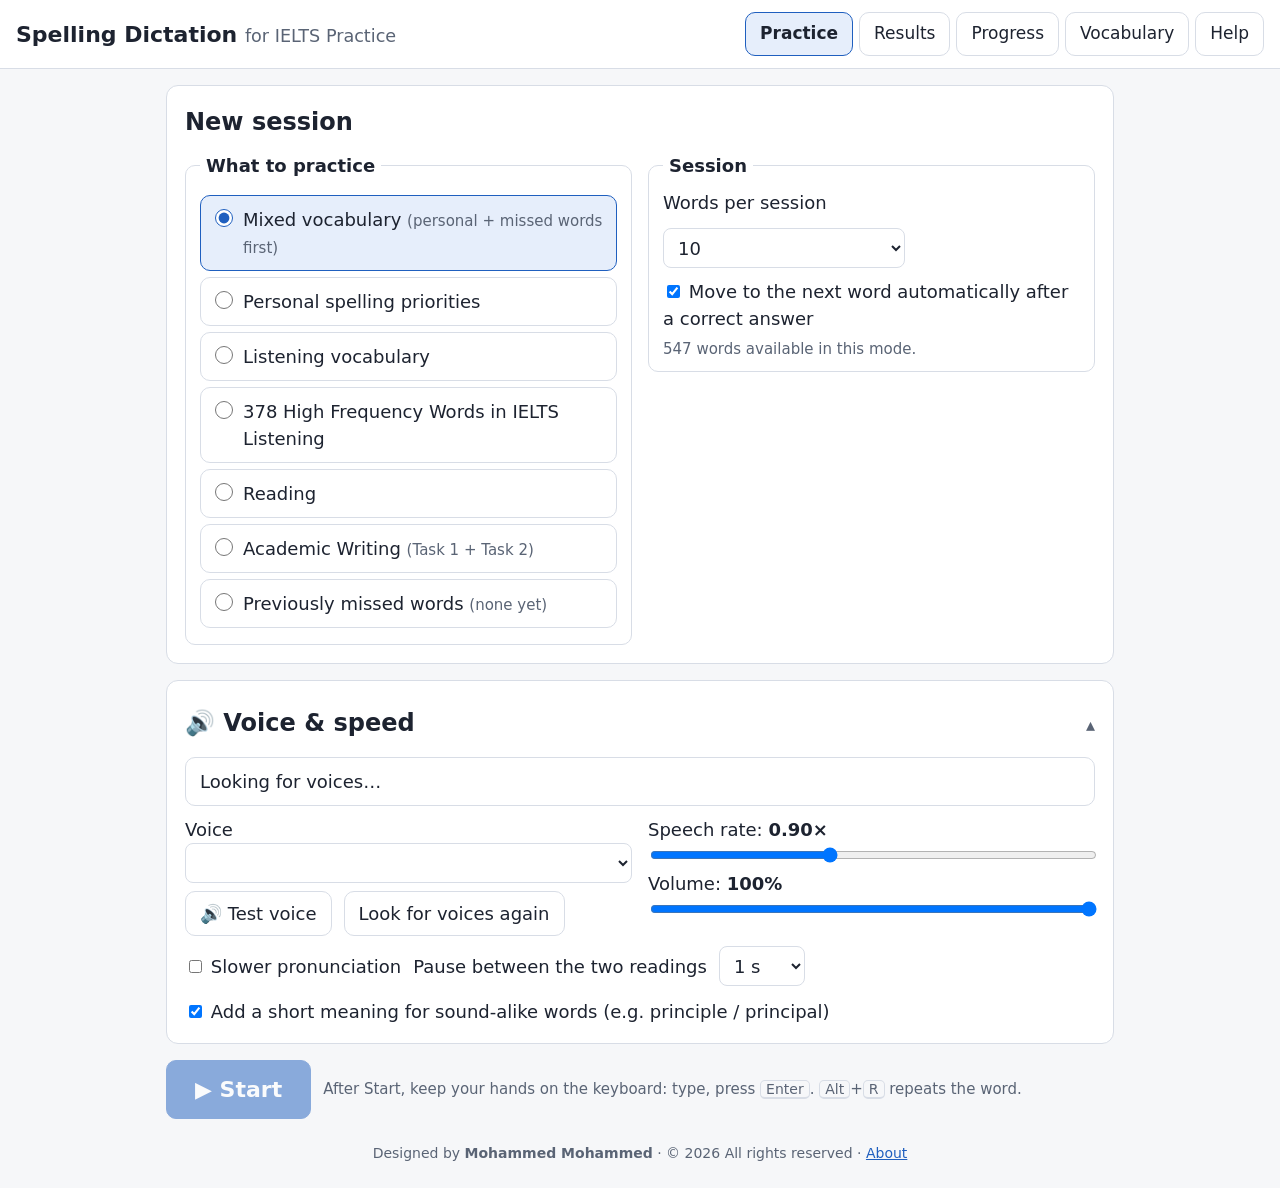
==== commit 221184e8: "Phone-friendly layout - Bottom tab bar with icons on phones; hidden while typing so the   answer box" ====
--- a/play-store/site/index.html
+++ b/play-store/site/index.html
@@ -51,7 +51,8 @@
 .muted { color: var(--muted); }
 .small { font-size: 15px; }
 .hidden { display: none !important; }
-fieldset { border: 1px solid var(--line); border-radius: 10px; padding: 10px 14px; margin: 0; }
+fieldset { border: 1px solid var(--line); border-radius: 10px; padding: 10px 14px; margin: 0; min-width: 0; }
+select { max-width: 100%; }
 legend { font-weight: 600; padding: 0 6px; }
 .modes label { display: block; padding: 4px 0; }
 .status { border-radius: 10px; padding: 10px 14px; margin: 10px 0; border: 1px solid var(--line); }
@@ -101,6 +102,58 @@
 .touchhint { display: none; }
 @media (pointer: coarse) { .controls .keys, .keyhint { display: none; } .touchhint { display: inline; } }
 @media (max-width: 600px) { .iconbtn .lbl { display: none; } .iconbtn { padding: 4px 10px; } }
+/* ---------- choices as tappable cards (all screen sizes) ---------- */
+.modes > label { display: block; position: relative; padding: 10px 12px 10px 42px; margin: 6px 0; border: 1px solid var(--line); border-radius: 10px; }
+.modes > label input[type=radio] { position: absolute; left: 14px; top: 13px; width: 18px; height: 18px; margin: 0; accent-color: var(--accent); }
+.modes > label:has(input:checked) { border-color: var(--accent); background: var(--accent-soft); }
+.audiopanel summary { cursor: pointer; list-style: none; display: flex; flex-wrap: wrap; align-items: baseline; gap: 4px 12px; }
+.audiopanel summary::-webkit-details-marker { display: none; }
+.audiopanel summary h2 { margin: 0; }
+.audiopanel summary::after { content: "▾"; margin-left: auto; color: var(--muted); }
+.audiopanel details[open] summary::after { content: "▴"; }
+.audiopanel details[open] summary { margin-bottom: 10px; }
+.voiceshort:empty { display: none; }
+.ti { display: none; }
+#feedback { margin-bottom: 4px; }
+
+/* ---------- phone layout ---------- */
+@media (max-width: 700px) {
+  body { padding-bottom: 76px; }
+  header { padding: 10px 14px; }
+  header h1 { font-size: 19px; }
+  .h1sub { display: block; font-size: 14px; }
+  nav[role=tablist] { position: fixed; left: 0; right: 0; bottom: 0; z-index: 20; display: grid; grid-template-columns: repeat(5, 1fr); gap: 0;
+    background: var(--panel); border-top: 1px solid var(--line); padding: 4px 4px calc(4px + env(safe-area-inset-bottom)); box-shadow: 0 -2px 10px rgba(0,0,0,.08); }
+  nav[role=tablist] button { border: 0; border-radius: 10px; background: transparent; min-height: 56px; padding: 4px 2px; display: flex; flex-direction: column; align-items: center; justify-content: center; gap: 2px; font-size: 12px; }
+  nav[role=tablist] button[aria-selected="true"] { background: var(--accent-soft); color: var(--accent); font-weight: 700; }
+  .ti { display: block; font-size: 21px; line-height: 1; }
+  section.panel { padding: 14px; border-radius: 14px; }
+  h2 { font-size: 21px; }
+  .grid2 { gap: 10px; }
+  .startbar { position: sticky; bottom: 70px; z-index: 10; background: var(--bg); padding: 10px 0; margin: 0 -2px; }
+  .startbar #btnStart { width: 100%; font-size: 22px; min-height: 56px; }
+  .startbar .muted { display: none; }
+  .qnum { font-size: 21px; }
+  .qhead { align-items: center; }
+  #prompt { font-size: 16px; }
+  #askArea .controls { display: grid; grid-template-columns: 1fr 1fr; gap: 8px; }
+  #askArea .controls button { min-height: 50px; font-size: 16px; padding: 6px 8px; }
+  #askArea .controls #btnEnd { grid-column: 1 / -1; background: transparent; border-style: dashed; color: var(--muted); min-height: 44px; }
+  .controls .keys { display: none; }
+  .feedback { padding: 12px; }
+  .feedback .verdict { font-size: 21px; }
+  #feedback .cells { font-size: 21px; flex-wrap: nowrap; }
+  #feedback .cells span { min-width: 0.72em; }
+  #feedback .diff { grid-template-columns: 1fr; gap: 0; overflow-x: auto; }
+  #feedback .diff .lbl { font-size: 13px; margin-top: 4px; }
+  #feedback .diff .lbl:empty { display: none; }
+  body.typing nav[role=tablist], body.typing .startbar { display: none; } /* more room above the on-screen keyboard */
+  body.typing { padding-bottom: 0; }
+  footer.credit { padding-bottom: 12px; }
+  .catgrid { grid-template-columns: 1fr 1fr; }
+  .catcard { min-height: 70px; padding: 10px; }
+  .catcard b { font-size: 16px; }
+}
 .extra { margin-top: 8px; font-size: 17px; }
 .diff { display: grid; grid-template-columns: max-content 1fr; gap: 4px 12px; margin: 10px 0; align-items: center; }
 .diff .lbl { font-size: 16px; color: var(--muted); }
@@ -141,11 +194,11 @@
 <header>
   <h1>Spelling Dictation <span class="h1sub">for IELTS Practice</span></h1>
   <nav role="tablist" aria-label="Screens">
-    <button role="tab" id="tab-practice" aria-controls="screen-practice" aria-selected="true">Practice</button>
-    <button role="tab" id="tab-results" aria-controls="screen-results" aria-selected="false">Results</button>
-    <button role="tab" id="tab-progress" aria-controls="screen-progress" aria-selected="false">Progress</button>
-    <button role="tab" id="tab-vocab" aria-controls="screen-vocab" aria-selected="false">Vocabulary</button>
-    <button role="tab" id="tab-help" aria-controls="screen-help" aria-selected="false">Help</button>
+    <button role="tab" id="tab-practice" aria-controls="screen-practice" aria-selected="true"><span class="ti" aria-hidden="true">🎯</span><span class="tl">Practice</span></button>
+    <button role="tab" id="tab-results" aria-controls="screen-results" aria-selected="false"><span class="ti" aria-hidden="true">🏁</span><span class="tl">Results</span></button>
+    <button role="tab" id="tab-progress" aria-controls="screen-progress" aria-selected="false"><span class="ti" aria-hidden="true">📈</span><span class="tl">Progress</span></button>
+    <button role="tab" id="tab-vocab" aria-controls="screen-vocab" aria-selected="false"><span class="ti" aria-hidden="true">📚</span><span class="tl">Vocabulary</span></button>
+    <button role="tab" id="tab-help" aria-controls="screen-help" aria-selected="false"><span class="ti" aria-hidden="true">❓</span><span class="tl">Help</span></button>
   </nav>
 </header>
 <main>
@@ -200,8 +253,9 @@
       </div>
     </section>
 
-    <section class="panel" aria-labelledby="audioHeading">
-      <h2 id="audioHeading">Audio</h2>
+    <section class="panel audiopanel" aria-labelledby="audioHeading">
+      <details id="audioDetails" open>
+      <summary><h2 id="audioHeading">🔊 Voice &amp; speed</h2><span id="voiceShort" class="voiceshort muted small"></span></summary>
       <div id="voiceStatus" class="status" role="status">Checking for voices…</div>
       <div class="grid2">
         <div>
@@ -225,9 +279,10 @@
         <select id="gap"><option value="600">0.6 s</option><option value="1000" selected>1 s</option><option value="1500">1.5 s</option><option value="2500">2.5 s</option></select>
         <label><input type="checkbox" id="speakContext" checked> Add a short meaning for sound-alike words (e.g. principle / principal)</label>
       </div>
+      </details>
     </section>
 
-    <div class="row">
+    <div class="row startbar">
       <button class="primary big" id="btnStart" disabled>▶ Start</button>
       <span class="muted small touchhint">After Start, type each word you hear and tap Submit. Use “Say a sentence” if a word isn’t clear.</span><span class="muted small keyhint">After Start, keep your hands on the keyboard: type, press <kbd>Enter</kbd>. <kbd>Alt</kbd>+<kbd>R</kbd> repeats the word.</span>
     </div>
@@ -248,6 +303,7 @@
                name="ielts-dictation-answer-field" enterkeyhint="go" aria-describedby="prompt" data-gramm="false" data-lt-active="false">
         <button class="primary big" id="btnSubmit">Submit ⏎</button>
       </div>
+      <div id="feedback" class="feedback hidden" aria-live="polite"></div>
       <div class="controls">
         <button id="btnRepeat" title="Alt+R">🔁 Repeat word <span class="keys"><kbd>Alt</kbd>+<kbd>R</kbd></span></button>
         <button id="btnSlow" title="Alt+S">🐢 Repeat slowly <span class="keys"><kbd>Alt</kbd>+<kbd>S</kbd></span></button>
@@ -255,7 +311,6 @@
         <button id="btnPause" title="Alt+P or Esc">⏸ Pause <span class="keys"><kbd>Esc</kbd></span></button>
         <button id="btnEnd">⏹ End session</button>
       </div>
-      <div id="feedback" class="feedback hidden" aria-live="polite"></div>
     </div>
 
     <div id="pausedArea" class="overlay hidden">
@@ -473,6 +528,7 @@
   autoAdvance: true, length: "10", lengthCustom: 12, mode: "mixed", sub: "" };
 
 /* ---------------- helpers ---------------- */
+const isPhone = () => window.matchMedia("(max-width: 700px)").matches;
 const esc = (s) => String(s == null ? "" : s).replace(/[&<>"']/g, (c) => ({ "&": "&amp;", "<": "&lt;", ">": "&gt;", '"': "&quot;", "'": "&#39;" }[c]));
 const sleep = (ms) => new Promise((r) => setTimeout(r, ms));
 function clean(s) { return String(s || "").replace(/[‘’ʼ]/g, "'").replace(/\s+/g, " ").trim(); }
@@ -652,7 +708,13 @@
   return Speaker.voices.filter((v) => v.localService && Speaker.isEnglish(v)).sort((a, b) => voiceScore(b) - voiceScore(a))[0] || null;
 }
 function voiceLabel(v) { return `${isNatural(v) ? "★ " : ""}${v.name} (${v.lang}) — ${isNatural(v) ? "clearest, " : ""}${v.localService ? "local, works offline" : "online, needs internet"}`; }
-function setStatus(el, kind, html) { el.className = "status " + kind; el.innerHTML = html; el.classList.remove("hidden"); }
+function setStatus(el, kind, html) {
+  el.className = "status " + kind; el.innerHTML = html; el.classList.remove("hidden");
+  if (el.id === "voiceStatus") {
+    $("voiceShort").textContent = kind === "bad" ? "✗ Needs attention" : currentVoice ? (kind === "ok" ? "✓ " : "ⓘ ") + currentVoice.name.replace(/^Microsoft |^Google /, "").replace(/ - English.*| \(.*$/, "") : "";
+    if (kind === "bad") $("audioDetails").open = true; // never hide a voice problem
+  }
+}
 const IS_ANDROID = /Android/i.test(navigator.userAgent);
 const SETUP_HELP = IS_ANDROID ? `<b>How to fix:</b> Open Android <b>Settings → System → Languages → Text-to-speech output</b>, choose <b>Speech Services by Google</b>, tap the ⚙ settings, then <b>Install voice data → English (United States)</b>. Then reopen the app and tap “Look for voices again”.` : `<b>How to fix:</b> Open Windows <b>Settings → Time &amp; language → Speech → Manage voices → Add voices</b>, add <b>English (United States)</b>, then close and reopen the browser and click “Look for voices again”. Use Microsoft Edge or Google Chrome. Firefox and others may have fewer voices.`;
 async function initVoices(maxWait) {
@@ -862,6 +924,8 @@
   $("dictation").classList.remove("hidden");
 }
 function showSetup() {
+  if (document.activeElement && document.activeElement.blur) document.activeElement.blur(); // closes the phone keyboard
+  document.body.classList.remove("typing");
   $("dictation").classList.add("hidden");
   $("setup").classList.remove("hidden");
   updatePoolInfo(); updateResumeBanner();
@@ -884,7 +948,7 @@
   inp.disabled = false; inp.readOnly = false;
   if (session.phase === "answer") {
     $("feedback").className = "feedback hidden"; $("feedback").innerHTML = "";
-    $("prompt").textContent = "Listen, type the word, then press Enter or click Submit.";
+    $("prompt").textContent = isPhone() ? "Listen, type the word, then tap Submit." : "Listen, type the word, then press Enter or click Submit.";
     setSubmitLabel();
     inp.value = session.draft || "";
   } else {
@@ -958,7 +1022,7 @@
   const extraHTML = `<div class="wordinfo">
       <div class="wi-head"><span class="wi-word">${esc(it.word)}</span>${it.pos ? ` <span class="wi-pos">${esc(it.pos)}</span>` : ""}</div>
       <dl>${rows.map(([k, v]) => `<dt>${k}</dt><dd>${v}</dd>`).join("")}</dl></div>`;
-  const next = `<span class="nextNote">${data.settings.autoAdvance ? "Next word in a few seconds… (press Enter to go now)" : "Press Enter or click Next word to continue."}</span>`;
+  const next = `<span class="nextNote">${data.settings.autoAdvance ? (isPhone() ? "Next word in a few seconds… (tap Next word to go now)" : "Next word in a few seconds… (press Enter to go now)") : (isPhone() ? "Tap Next word to continue." : "Press Enter or click Next word to continue.")}</span>`;
   setSubmitLabel();
   if (session.phase === "correct") {
     fb.className = "feedback ok";
@@ -970,7 +1034,7 @@
     fb.innerHTML = `<div class="verdict bad">✗ Not quite</div>
       <div>Your answer: <b>${esc(clean(res.answer))}</b> · Correct spelling: <b>${esc(it.word)}</b></div>
       ${diffHTML(res.answer, it.word)}${retry}${extraHTML}`;
-    $("prompt").textContent = "Type the correct spelling and press Enter to continue.";
+    $("prompt").textContent = isPhone() ? "Type the correct spelling, then tap Submit correction." : "Type the correct spelling and press Enter to continue.";
   } else if (session.phase === "corrected") {
     fb.className = "feedback ok";
     fb.innerHTML = `<div class="verdict ok">✓ Well done, corrected: ${esc(it.word)}</div>
@@ -1001,6 +1065,7 @@
     renderFeedback();
     persist();
     if (ok) scheduleAdvance();
+    if (isPhone()) $("answer").scrollIntoView({ block: "start" }); // answer, result and correct spelling above the keyboard
   } else if (session.phase === "wrong") {
     r.results[session.pos].corrections++;
     if (isCorrect(val, it.word)) {
@@ -1466,6 +1531,11 @@
   window.addEventListener("load", () => navigator.serviceWorker.register("sw.js").catch(() => {}));
 }
 
+if (isPhone()) $("audioDetails").open = false;
+const isTypingField = (el) => el && (el.tagName === "TEXTAREA" || (el.tagName === "INPUT" && /^(text|search|number)$/.test(el.type)));
+document.addEventListener("focusin", (e) => { if (isTypingField(e.target)) document.body.classList.add("typing"); });
+document.addEventListener("focusout", () => setTimeout(() => { if (!isTypingField(document.activeElement)) document.body.classList.remove("typing"); }, 50));
+
 /* ---------------- start up ---------------- */
 bindSettings();
 bindUI();
